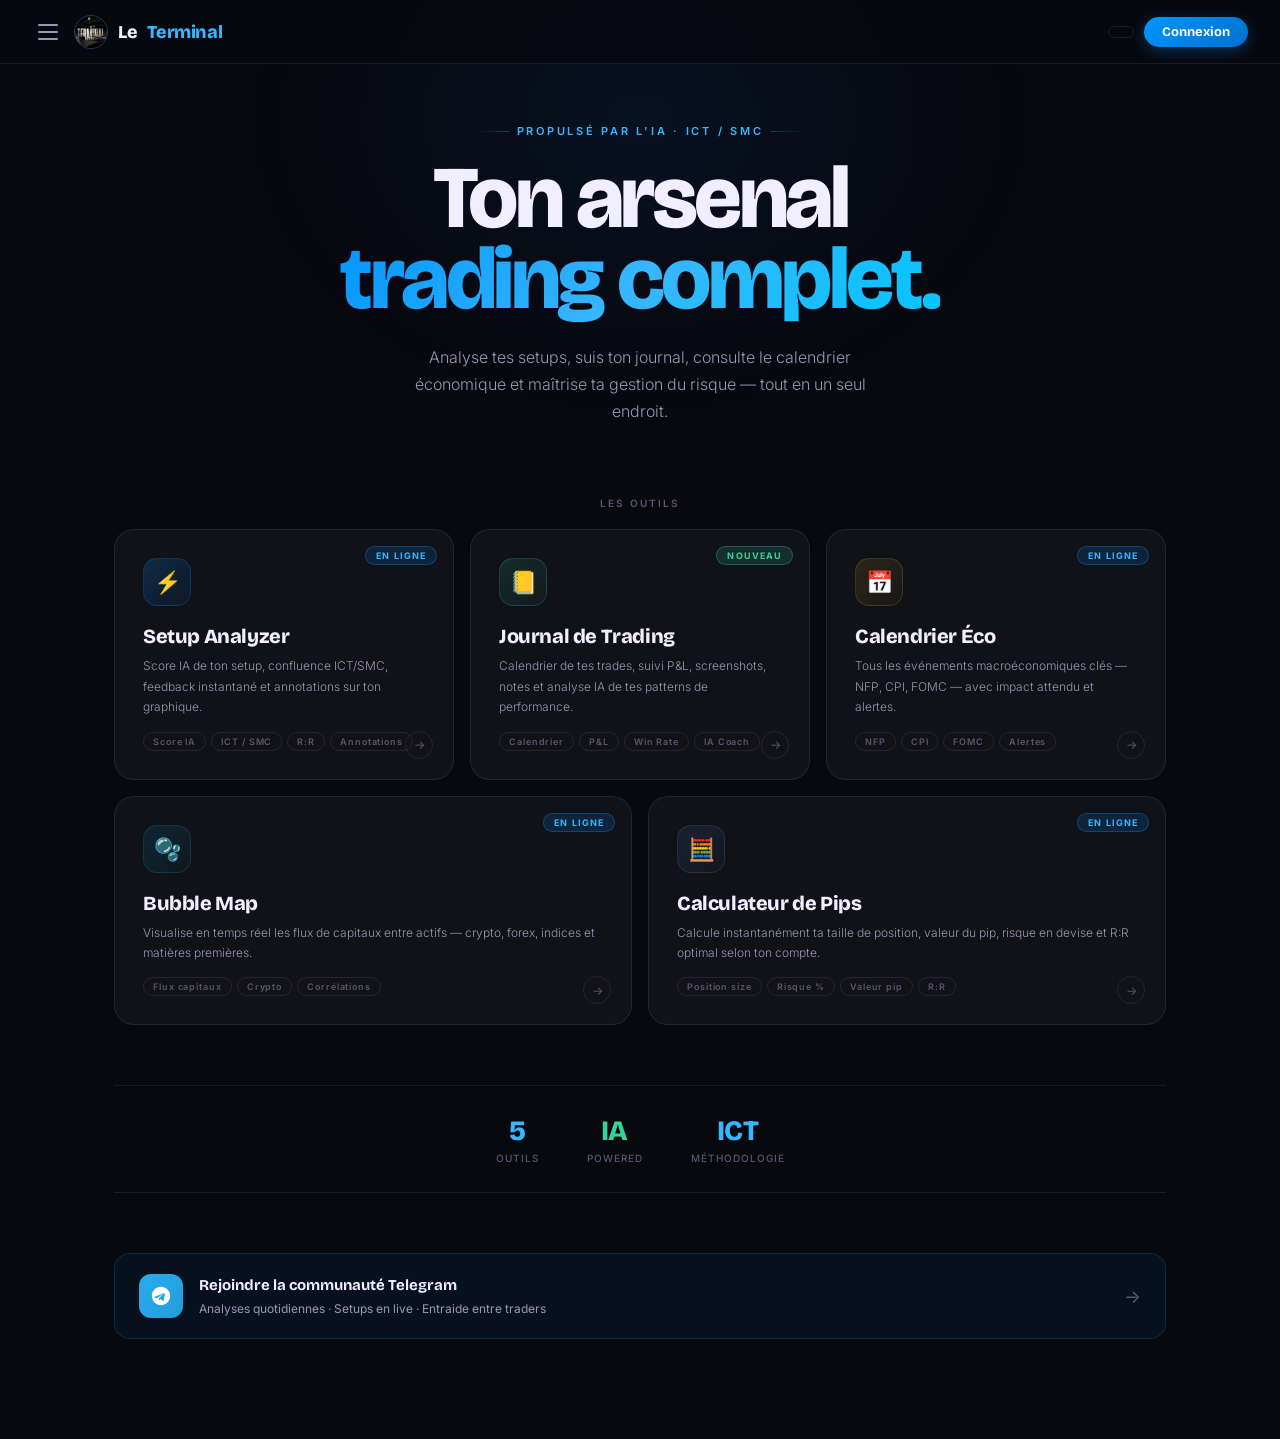
==== index.html @ 0fe48412 "Merge pull request #1 from adrienobs/claude/eco-dedicated-pages Claude/eco dedicated pages" ====
﻿<!DOCTYPE html>
<html lang="fr">
<head>
<meta charset="UTF-8">
<meta name="viewport" content="width=device-width, initial-scale=1.0">
<title>LE TERMINAL — Hub Trading</title>
<link rel="preconnect" href="https://fonts.googleapis.com">
<link href="https://fonts.googleapis.com/css2?family=Bricolage+Grotesque:opsz,wght@12..96,400;12..96,600;12..96,700;12..96,800&family=Inter:wght@300;400;500;600&display=swap" rel="stylesheet">
<style>
:root {
  --bg: #08080F;
  --card: rgba(255,255,255,0.04);
  --border: rgba(255,255,255,0.08);
  --v: #0095FF;
  --v2: #38B6FF;
  --vglow: rgba(0,149,255,0.25);
  --vglow2: rgba(0,149,255,0.08);
  --text: #F0EEFF;
  --text2: #9B96B8;
  --text3: #5A5570;
  --green: #34D399;
  --red: #F87171;
  --amber: #FBBF24;
}
*,*::before,*::after{margin:0;padding:0;box-sizing:border-box}
html{-webkit-font-smoothing:antialiased}
body{font-family:'Inter',sans-serif;background:var(--bg);color:var(--text);min-height:100vh;overflow-x:hidden}

/* BG GLOW */
.bg-glow{position:fixed;inset:0;pointer-events:none;z-index:0}
.bg-glow::before{content:'';position:absolute;top:-20%;left:50%;transform:translateX(-50%);width:800px;height:600px;background:radial-gradient(ellipse,rgba(0,149,255,0.07) 0%,transparent 70%);border-radius:50%}

/* TOPBAR */
.topbar{position:sticky;top:0;z-index:50;display:flex;align-items:center;justify-content:space-between;padding:0 32px;height:64px;background:rgba(8,8,15,0.8);backdrop-filter:blur(24px);border-bottom:1px solid var(--border)}
.brand{font-family:'Bricolage Grotesque',sans-serif;font-size:18px;font-weight:800;letter-spacing:-0.02em;display:flex;align-items:center;gap:10px}
.brand-icon{width:32px;height:32px;border-radius:8px;background:linear-gradient(135deg,var(--v),#0070CC);display:flex;align-items:center;justify-content:center;font-size:14px}
.brand span{color:var(--v2)}
.topbar-right{display:flex;align-items:center;gap:10px}
.user-chip{display:none;align-items:center;gap:8px;padding:4px 14px 4px 4px;border-radius:50px;border:1px solid var(--border);background:var(--card);cursor:pointer}
.user-chip.show{display:flex}
.user-avatar{width:28px;height:28px;border-radius:50%;background:linear-gradient(135deg,var(--v),#00C6FF);display:flex;align-items:center;justify-content:center;font-size:12px;font-weight:700;color:white}
.user-name{font-size:12px;font-weight:500;color:var(--text2)}
.login-btn{padding:7px 18px;background:linear-gradient(135deg,var(--v),#0070CC);border:none;border-radius:50px;color:white;font-family:'Bricolage Grotesque',sans-serif;font-size:13px;font-weight:700;cursor:pointer;transition:all .2s;box-shadow:0 4px 16px rgba(0,149,255,.3)}
.login-btn:hover{transform:translateY(-1px);box-shadow:0 6px 20px rgba(0,149,255,.45)}

/* MAIN */
.main{position:relative;z-index:1;max-width:1100px;margin:0 auto;padding:60px 24px 100px}

/* HERO */
.hero{text-align:center;margin-bottom:72px}
.hero-eyebrow{font-size:11px;font-weight:600;letter-spacing:.25em;color:var(--v2);text-transform:uppercase;margin-bottom:20px;display:flex;align-items:center;justify-content:center;gap:8px}
.hero-eyebrow::before,.hero-eyebrow::after{content:'';width:32px;height:1px;background:linear-gradient(90deg,transparent,rgba(0,149,255,.4))}
.hero-eyebrow::after{background:linear-gradient(90deg,rgba(0,149,255,.4),transparent)}
.hero-title{font-family:'Bricolage Grotesque',sans-serif;font-size:clamp(48px,7vw,88px);font-weight:800;letter-spacing:-0.04em;line-height:.92;margin-bottom:24px}
.hero-title span{background:linear-gradient(135deg,var(--v) 0%,var(--v2) 50%,#00C6FF 100%);-webkit-background-clip:text;-webkit-text-fill-color:transparent;background-clip:text}
.hero-sub{font-size:16px;font-weight:300;color:var(--text2);line-height:1.7;max-width:500px;margin:0 auto 40px}
.hero-cta{display:inline-flex;align-items:center;gap:10px;padding:14px 32px;background:linear-gradient(135deg,var(--v),#0070CC);border:none;border-radius:50px;color:white;font-family:'Bricolage Grotesque',sans-serif;font-size:15px;font-weight:700;letter-spacing:.03em;cursor:pointer;text-decoration:none;transition:all .25s;box-shadow:0 8px 32px rgba(0,149,255,.4)}
.hero-cta:hover{transform:translateY(-2px);box-shadow:0 12px 40px rgba(0,149,255,.55)}

/* TOOLS GRID */
.tools-label{font-size:10px;font-weight:600;letter-spacing:.2em;color:var(--text3);text-transform:uppercase;margin-bottom:20px;text-align:center}
.tools-grid{display:grid;grid-template-columns:repeat(3,1fr);gap:16px;margin-bottom:16px}
.tools-grid.bottom{grid-template-columns:repeat(2,1fr)}

.tool-card{position:relative;background:var(--card);border:1px solid var(--border);border-radius:20px;padding:28px;cursor:pointer;text-decoration:none;color:inherit;transition:all .3s;overflow:hidden;display:block}
.tool-card::before{content:'';position:absolute;inset:0;border-radius:20px;opacity:0;transition:opacity .3s;background:linear-gradient(135deg,rgba(0,149,255,.08),transparent)}
.tool-card:hover{border-color:rgba(0,149,255,.3);transform:translateY(-4px);box-shadow:0 20px 60px rgba(0,0,0,.4),0 0 40px rgba(0,149,255,.08)}
.tool-card:hover::before{opacity:1}

.tool-card.coming-soon{opacity:.5;cursor:not-allowed;pointer-events:none}
.tool-card.coming-soon:hover{transform:none;box-shadow:none;border-color:var(--border)}

.tool-icon{width:48px;height:48px;border-radius:14px;display:flex;align-items:center;justify-content:center;font-size:22px;margin-bottom:18px;position:relative;z-index:1}
.tool-badge{position:absolute;top:16px;right:16px;font-size:9px;font-weight:700;letter-spacing:.12em;padding:3px 10px;border-radius:50px;text-transform:uppercase}
.tool-badge.new{background:rgba(52,211,153,.15);color:var(--green);border:1px solid rgba(52,211,153,.3)}
.tool-badge.soon{background:rgba(255,255,255,.06);color:var(--text3);border:1px solid var(--border)}
.tool-badge.live{background:rgba(0,149,255,.15);color:var(--v2);border:1px solid rgba(0,149,255,.3)}

.tool-name{font-family:'Bricolage Grotesque',sans-serif;font-size:20px;font-weight:800;letter-spacing:-0.02em;margin-bottom:8px;position:relative;z-index:1}
.tool-desc{font-size:12px;font-weight:300;color:var(--text2);line-height:1.7;position:relative;z-index:1}
.tool-tags{display:flex;flex-wrap:wrap;gap:5px;margin-top:14px;position:relative;z-index:1}
.tool-tag{font-size:9px;font-weight:600;letter-spacing:.1em;padding:3px 9px;border-radius:50px;border:1px solid var(--border);color:var(--text3)}

.tool-arrow{position:absolute;bottom:20px;right:20px;width:28px;height:28px;border-radius:50%;border:1px solid var(--border);display:flex;align-items:center;justify-content:center;font-size:12px;color:var(--text3);transition:all .3s;z-index:1}
.tool-card:hover .tool-arrow{border-color:rgba(0,149,255,.4);color:var(--v2);background:rgba(0,149,255,.08)}

/* STATS BAND */
.stats-band{display:flex;align-items:center;justify-content:center;gap:48px;padding:28px 0;border-top:1px solid var(--border);border-bottom:1px solid var(--border);margin:60px 0}
.stat-item{text-align:center}
.stat-val{font-family:'Bricolage Grotesque',sans-serif;font-size:28px;font-weight:800;letter-spacing:-0.03em;color:var(--v2)}
.stat-lbl{font-size:10px;font-weight:500;letter-spacing:.1em;color:var(--text3);margin-top:4px;text-transform:uppercase}

/* TELEGRAM */
.tg-banner{display:flex;align-items:center;gap:16px;background:rgba(0,149,255,.06);border:1px solid rgba(0,149,255,.2);border-radius:16px;padding:20px 24px;text-decoration:none;color:inherit;transition:all .2s;margin-top:40px}
.tg-banner:hover{background:rgba(0,149,255,.1);border-color:rgba(0,149,255,.35)}
.tg-icon{width:44px;height:44px;border-radius:12px;background:linear-gradient(135deg,#2AABEE,#229ED9);display:flex;align-items:center;justify-content:center;font-size:20px;flex-shrink:0}
.tg-text strong{display:block;font-family:'Bricolage Grotesque',sans-serif;font-size:15px;font-weight:700;margin-bottom:3px}
.tg-text span{font-size:12px;color:var(--text2)}
.tg-arrow{margin-left:auto;color:var(--text3);font-size:18px}

/* AUTH MODAL */
.auth-overlay{display:none;position:fixed;inset:0;z-index:600;background:rgba(8,8,15,.95);backdrop-filter:blur(24px);align-items:center;justify-content:center;padding:20px}
.auth-overlay.show{display:flex;animation:fadeUp .3s ease}
@keyframes fadeUp{from{opacity:0;transform:translateY(16px)}to{opacity:1;transform:translateY(0)}}
.auth-box{max-width:380px;width:100%;background:rgba(255,255,255,.04);border:1px solid rgba(0,149,255,.3);border-radius:20px;padding:28px;position:relative;text-align:center}
.auth-box::before{content:'';position:absolute;top:0;left:30px;right:30px;height:1px;background:linear-gradient(90deg,transparent,var(--v),var(--v2),transparent)}
.auth-field{display:flex;flex-direction:column;gap:6px;margin-bottom:12px;text-align:left}
.auth-field label{font-size:10px;font-weight:600;letter-spacing:.12em;color:#9B96B8;text-transform:uppercase}
.auth-field input{background:rgba(255,255,255,.06);border:1px solid var(--border);border-radius:10px;color:var(--text);padding:10px 14px;font-family:'Inter',sans-serif;font-size:13px;outline:none;transition:border-color .2s;width:100%}
.auth-field input:focus{border-color:rgba(0,149,255,.5)}
.auth-tabs{display:flex;margin-bottom:20px;border:1px solid var(--border);border-radius:50px;overflow:hidden}
.auth-tab{flex:1;padding:8px;background:transparent;border:none;font-family:'Bricolage Grotesque',sans-serif;font-size:13px;font-weight:600;color:var(--text2);cursor:pointer;transition:all .2s}
.auth-tab.on{background:var(--v);color:white}
.auth-submit{width:100%;padding:12px;background:linear-gradient(135deg,var(--v),#0070CC);border:none;border-radius:50px;color:white;font-family:'Bricolage Grotesque',sans-serif;font-size:14px;font-weight:700;cursor:pointer;margin-top:6px}
.auth-error{font-size:11px;color:var(--red);margin-top:8px;min-height:16px}
.auth-close{position:absolute;top:12px;right:14px;background:transparent;border:none;color:var(--text3);font-size:18px;cursor:pointer}

@media(max-width:768px){
  .tools-grid,.tools-grid.bottom{grid-template-columns:1fr}
  .stats-band{gap:24px;flex-wrap:wrap}
  .hero-title{font-size:42px}
}
</style>
</head>
<body>

<div class="bg-glow"></div>

<!-- TOPBAR -->
<header class="topbar">
  <div style="display:flex;align-items:center;gap:10px">
  <button class="lt-hamburger" onclick="ltOpenMenu()"><span></span><span></span><span></span></button>
  <div class="brand">
    <img src="./logo.jpg.webp" alt="Le Terminal" style="width:34px;height:34px;border-radius:50%;object-fit:cover;border:1px solid rgba(56,182,255,.3)">
    Le <span>Terminal</span>
  </div>
  </div>
  <div class="topbar-right">
    <span id="trialBadge" style="font-size:11px;font-weight:700;padding:5px 12px;border-radius:50px;border:1px solid var(--border);color:var(--text3);letter-spacing:.05em"></span>
    <div class="user-chip" id="userChip">
      <div class="user-avatar" id="userAvatar">?</div>
      <span class="user-name" id="userName">—</span>
    </div>
    <button class="login-btn" id="loginBtn" onclick="openAuth()">Connexion</button>
    <button id="logoutBtn" onclick="doLogout()" style="display:none;padding:6px 14px;background:transparent;border:1px solid rgba(248,113,113,.3);border-radius:50px;color:#F87171;font-family:'Bricolage Grotesque',sans-serif;font-size:12px;font-weight:600;cursor:pointer;transition:all .2s" onmouseover="this.style.background='rgba(248,113,113,.1)'" onmouseout="this.style.background='transparent'">Déconnexion</button>
  </div>
</header>

<div class="main">

  <!-- HERO -->
  <div class="hero">
    <div class="hero-eyebrow">Propulsé par l'IA · ICT / SMC</div>
    <h1 class="hero-title">Ton arsenal<br><span>trading complet.</span></h1>
    <p class="hero-sub">Analyse tes setups, suis ton journal, consulte le calendrier économique et maîtrise ta gestion du risque — tout en un seul endroit.</p>
  </div>

  <!-- TOOLS -->
  <div class="tools-label">Les outils</div>

  <div class="tools-grid">

    <!-- Setup Analyzer -->
    <a href="./app.html" class="tool-card" onclick="return checkFeatureAccess(event)">
      <div class="tool-badge live">En ligne</div>
      <div class="tool-icon" style="background:linear-gradient(135deg,rgba(0,149,255,.2),rgba(0,149,255,.06));border:1px solid rgba(0,149,255,.2)">⚡</div>
      <div class="tool-name">Setup Analyzer</div>
      <div class="tool-desc">Score IA de ton setup, confluence ICT/SMC, feedback instantané et annotations sur ton graphique.</div>
      <div class="tool-tags">
        <span class="tool-tag">Score IA</span>
        <span class="tool-tag">ICT / SMC</span>
        <span class="tool-tag">R:R</span>
        <span class="tool-tag">Annotations</span>
      </div>
      <div class="tool-arrow">→</div>
    </a>

    <!-- Journal -->
    <a href="./journal.html" class="tool-card" onclick="return checkFeatureAccess(event)">
      <div class="tool-badge new">Nouveau</div>
      <div class="tool-icon" style="background:linear-gradient(135deg,rgba(52,211,153,.15),rgba(52,211,153,.04));border:1px solid rgba(52,211,153,.2)">📒</div>
      <div class="tool-name">Journal de Trading</div>
      <div class="tool-desc">Calendrier de tes trades, suivi P&L, screenshots, notes et analyse IA de tes patterns de performance.</div>
      <div class="tool-tags">
        <span class="tool-tag">Calendrier</span>
        <span class="tool-tag">P&L</span>
        <span class="tool-tag">Win Rate</span>
        <span class="tool-tag">IA Coach</span>
      </div>
      <div class="tool-arrow">→</div>
    </a>

    <!-- Calendrier éco -->
    <a href="./calendrier.html" class="tool-card" onclick="return checkFeatureAccess(event)">
      <div class="tool-badge live">En ligne</div>
      <div class="tool-icon" style="background:linear-gradient(135deg,rgba(251,191,36,.12),rgba(251,191,36,.03));border:1px solid rgba(251,191,36,.15)">📅</div>
      <div class="tool-name">Calendrier Éco</div>
      <div class="tool-desc">Tous les événements macroéconomiques clés — NFP, CPI, FOMC — avec impact attendu et alertes.</div>
      <div class="tool-tags">
        <span class="tool-tag">NFP</span>
        <span class="tool-tag">CPI</span>
        <span class="tool-tag">FOMC</span>
        <span class="tool-tag">Alertes</span>
      </div>
      <div class="tool-arrow">→</div>
    </a>

  </div>

  <div class="tools-grid bottom">

    <!-- Bubble Map -->
    <a href="./bubble.html" class="tool-card" onclick="return checkFeatureAccess(event)">
      <div class="tool-badge live">En ligne</div>
      <div class="tool-icon" style="background:linear-gradient(135deg,rgba(0,198,255,.12),rgba(0,198,255,.03));border:1px solid rgba(0,198,255,.15)">🫧</div>
      <div class="tool-name">Bubble Map</div>
      <div class="tool-desc">Visualise en temps réel les flux de capitaux entre actifs — crypto, forex, indices et matières premières.</div>
      <div class="tool-tags">
        <span class="tool-tag">Flux capitaux</span>
        <span class="tool-tag">Crypto</span>
        <span class="tool-tag">Corrélations</span>
      </div>
      <div class="tool-arrow">→</div>
    </a>

    <!-- Calculateur de pips -->
    <a href="./calculateur.html" class="tool-card" onclick="return checkFeatureAccess(event)">
      <div class="tool-badge live">En ligne</div>
      <div class="tool-icon" style="background:linear-gradient(135deg,rgba(96,165,250,.12),rgba(96,165,250,.03));border:1px solid rgba(96,165,250,.15)">🧮</div>
      <div class="tool-name">Calculateur de Pips</div>
      <div class="tool-desc">Calcule instantanément ta taille de position, valeur du pip, risque en devise et R:R optimal selon ton compte.</div>
      <div class="tool-tags">
        <span class="tool-tag">Position size</span>
        <span class="tool-tag">Risque %</span>
        <span class="tool-tag">Valeur pip</span>
        <span class="tool-tag">R:R</span>
      </div>
      <div class="tool-arrow">→</div>
    </a>

  </div>

  <!-- STATS BAND -->
  <div class="stats-band">
    <div class="stat-item">
      <div class="stat-val">5</div>
      <div class="stat-lbl">Outils</div>
    </div>
    <div class="stat-item">
      <div class="stat-val" style="color:var(--green)">IA</div>
      <div class="stat-lbl">Powered</div>
    </div>
    <div class="stat-item">
      <div class="stat-val">ICT</div>
      <div class="stat-lbl">Méthodologie</div>
    </div>
  </div>

  <!-- TELEGRAM -->
  <a href="https://t.me/leterminalfx" target="_blank" class="tg-banner">
    <div class="tg-icon">
      <svg width="22" height="22" viewBox="0 0 24 24" fill="white"><path d="M12 2C6.48 2 2 6.48 2 12s4.48 10 10 10 10-4.48 10-10S17.52 2 12 2zm4.64 6.8l-1.7 8c-.12.56-.46.7-.93.44l-2.58-1.9-1.24 1.2c-.14.14-.26.26-.52.26l.18-2.6 4.74-4.28c.21-.18-.04-.28-.32-.1L7.38 14.4 4.84 13.6c-.56-.18-.57-.56.12-.82l9.92-3.82c.46-.17.87.1.76.84z"/></svg>
    </div>
    <div class="tg-text">
      <strong>Rejoindre la communauté Telegram</strong>
      <span>Analyses quotidiennes · Setups en live · Entraide entre traders</span>
    </div>
    <div class="tg-arrow">→</div>
  </a>

</div>

<!-- AUTH MODAL -->
<div class="auth-overlay" id="authOverlay">
  <div class="auth-box">
    <button class="auth-close" onclick="closeAuth()">✕</button>
    <div style="font-family:'Bricolage Grotesque',sans-serif;font-size:22px;font-weight:800;margin-bottom:6px">Bienvenue</div>
    <div style="font-size:13px;color:var(--text2);margin-bottom:20px">Connecte-toi pour synchroniser ton compte sur tous les outils</div>
    <div class="auth-tabs">
      <button class="auth-tab on" id="tabLogin" onclick="switchTab('login')">Connexion</button>
      <button class="auth-tab" id="tabSignup" onclick="switchTab('signup')">Créer un compte</button>
    </div>
    <div class="auth-field">
      <label>EMAIL</label>
      <input type="email" id="authEmail" placeholder="ton@email.com">
    </div>
    <div class="auth-field">
      <label>MOT DE PASSE</label>
      <input type="password" id="authPassword" placeholder="••••••••">
    </div>
    <button class="auth-submit" onclick="doAuth()"><span id="authTxt">Se connecter</span></button>
    <div class="auth-error" id="authError"></div>
    <div style="margin-top:16px;padding-top:16px;border-top:1px solid var(--border);font-size:11px;color:var(--text3);text-align:center">
      🔒 Connexion sécurisée · Données synchronisées sur tous les outils
    </div>
  </div>
</div>

<script>
var authToken = null, currentUser = null, authMode = 'login';

function openAuth(){ document.getElementById('authOverlay').classList.add('show'); }
function closeAuth(){ document.getElementById('authOverlay').classList.remove('show'); document.getElementById('authError').textContent=''; }
function switchTab(m){
  authMode=m;
  document.getElementById('tabLogin').classList.toggle('on',m==='login');
  document.getElementById('tabSignup').classList.toggle('on',m==='signup');
  document.getElementById('authTxt').textContent=m==='login'?'Se connecter':'Créer mon compte';
}
async function doAuth(){
  var email=document.getElementById('authEmail').value.trim();
  var password=document.getElementById('authPassword').value;
  var errEl=document.getElementById('authError');
  errEl.textContent=''; errEl.style.color='var(--red)';
  if(!email||!password){errEl.textContent='Remplis tous les champs';return;}
  var btn=document.querySelector('.auth-submit'); btn.disabled=true;
  document.getElementById('authTxt').textContent=authMode==='login'?'Connexion…':'Création…';
  try{
    var res=await fetch('/api/auth',{method:'POST',headers:{'Content-Type':'application/json'},body:JSON.stringify({action:authMode,email,password})});
    var data=await res.json();
    if(data.access_token){
      authToken=data.access_token; currentUser=data.user||{email};
      localStorage.setItem('ta_token',authToken);
      localStorage.setItem('ta_email',(data.user&&data.user.email)||email||'');
      startTrial(); // start 24h free trial
      closeAuth(); updateUserUI(); updateTrialBadge();
      // Show welcome message
      document.getElementById('welcomeMsg').style.display='block';
      setTimeout(function(){ document.getElementById('welcomeMsg').style.display='none'; }, 4000);
    } else if(data.id){
      errEl.style.color='var(--green)';
      errEl.textContent='Compte créé ! Vérifie ton email pour confirmer.';
    } else {
      errEl.textContent=data.error_description||data.msg||data.message||'Erreur';
    }
  }catch(e){errEl.textContent='Erreur réseau';}
  btn.disabled=false;
  document.getElementById('authTxt').textContent=authMode==='login'?'Se connecter':'Créer mon compte';
}

function doLogout(){
  authToken=null; currentUser=null;
  localStorage.removeItem('ta_token');
  localStorage.removeItem('ta_email');
  localStorage.removeItem('lt_pro');
  updateUserUI();
}

function updateUserUI(){
  var lb=document.getElementById('loginBtn');
  var lo=document.getElementById('logoutBtn');
  var uc=document.getElementById('userChip');
  if(currentUser && currentUser.email){
    if(lb) lb.style.display='none';
    if(lo) lo.style.display='';
    if(uc) uc.classList.add('show');
    var em=currentUser.email||'';
    var av=document.getElementById('userAvatar');
    var un=document.getElementById('userName');
    if(av) av.textContent=em.charAt(0).toUpperCase();
    if(un) un.textContent=em.split('@')[0];
  } else {
    if(lb) lb.style.display='';
    if(lo) lo.style.display='none';
    if(uc) uc.classList.remove('show');
  }
}

// ── TRIAL LOGIC ──
var TRIAL_DURATION = 24 * 60 * 60 * 1000; // 24h in ms

function getTrialStatus() {
  var created = localStorage.getItem('ta_trial_start');
  var isPro = localStorage.getItem('lt_pro') === '1';
  if(isPro) return 'pro';
  if(!created) return 'none'; // not started
  var elapsed = Date.now() - parseInt(created);
  if(elapsed < TRIAL_DURATION) return 'trial';
  return 'expired';
}

function startTrial() {
  if(!localStorage.getItem('ta_trial_start')) {
    localStorage.setItem('ta_trial_start', Date.now().toString());
  }
}

function checkFeatureAccess(e) {
  // Called when user clicks on a tool card
  var status = getTrialStatus();
  if(!authToken) {
    // Not logged in — force signup
    e.preventDefault();
    e.stopPropagation();
    openAuth();
    return false;
  }
  if(status === 'expired') {
    // Trial expired — show Whop paywall
    e.preventDefault();
    e.stopPropagation();
    showPaywall();
    return false;
  }
  // trial or pro — allow access
  return true;
}

function showPaywall() {
  document.getElementById('paywallOverlay').classList.add('show');
}
function closePaywall() {
  document.getElementById('paywallOverlay').classList.remove('show');
}

async function checkSession(){
  var token=localStorage.getItem('ta_token'); if(!token)return;
  authToken=token;
  currentUser={email:localStorage.getItem('ta_email')||''};
  updateUserUI();
  updateTrialBadge();
  try{
    var res=await fetch('/api/auth',{method:'POST',headers:{'Content-Type':'application/json'},body:JSON.stringify({action:'user',token})});
    var data=await res.json();
    if(data.id){
      currentUser=data;
      localStorage.setItem('ta_email',data.email||'');
      updateUserUI();
    } else if(data.error){
      authToken=null; currentUser=null;
      localStorage.removeItem('ta_token');
      localStorage.removeItem('ta_email');
      updateUserUI();
    }
  }catch(e){ updateUserUI(); }
}

function updateTrialBadge() {
  var status = getTrialStatus();
  var badge = document.getElementById('trialBadge');
  if(!badge) return;
  if(status === 'pro') {
    badge.textContent = '⭐ PRO';
    badge.style.color = 'var(--v2)';
    badge.style.borderColor = 'rgba(0,149,255,.4)';
  } else if(status === 'trial') {
    var created = parseInt(localStorage.getItem('ta_trial_start'));
    var remaining = TRIAL_DURATION - (Date.now() - created);
    var hours = Math.ceil(remaining / (1000 * 60 * 60));
    badge.textContent = '⏳ ' + hours + 'h restantes';
    badge.style.color = 'var(--amber)';
    badge.style.borderColor = 'rgba(251,191,36,.4)';
  } else if(status === 'expired') {
    badge.textContent = '🔒 Essai expiré';
    badge.style.color = 'var(--red)';
    badge.style.borderColor = 'rgba(248,113,113,.4)';
  } else {
    badge.style.display = 'none';
  }
}

checkSession();
</script>

<!-- WELCOME MESSAGE -->
<div id="welcomeMsg" style="display:none;position:fixed;bottom:28px;left:50%;transform:translateX(-50%);background:rgba(52,211,153,.12);border:1px solid rgba(52,211,153,.4);border-radius:50px;padding:12px 24px;font-family:'Bricolage Grotesque',sans-serif;font-size:14px;font-weight:700;color:#34D399;z-index:1000;backdrop-filter:blur(12px);box-shadow:0 8px 32px rgba(0,0,0,.4);white-space:nowrap">
  ✓ Bienvenue ! 24h d'accès gratuit activé.
</div>

<!-- PAYWALL MODAL -->
<div id="paywallOverlay" style="display:none;position:fixed;inset:0;z-index:800;background:rgba(8,8,15,.95);backdrop-filter:blur(24px);align-items:center;justify-content:center;padding:20px">
  <div style="max-width:440px;width:100%;background:rgba(255,255,255,.04);border:1px solid rgba(0,149,255,.3);border-radius:24px;padding:36px;position:relative;text-align:center;box-shadow:0 40px 80px rgba(0,0,0,.6)">
    <div style="position:absolute;top:0;left:40px;right:40px;height:1px;background:linear-gradient(90deg,transparent,#0095FF,#38B6FF,transparent)"></div>
    <button onclick="closePaywall()" style="position:absolute;top:14px;right:16px;background:transparent;border:none;color:#5A5570;font-size:20px;cursor:pointer;line-height:1">✕</button>
    <div style="width:52px;height:52px;border-radius:50%;background:linear-gradient(135deg,#0095FF,#00C6FF);display:flex;align-items:center;justify-content:center;font-size:22px;margin:0 auto 18px;box-shadow:0 0 30px rgba(0,149,255,.4)">⚡</div>
    <div style="font-family:'Bricolage Grotesque',sans-serif;font-size:26px;font-weight:800;letter-spacing:-0.02em;color:#F0EEFF;margin-bottom:8px">Essai terminé</div>
    <div style="font-size:13px;font-weight:300;color:#9B96B8;line-height:1.7;margin-bottom:28px">
      Ton accès gratuit de 24h est expiré.<br>
      Passe à <strong style="color:#F0EEFF">Le Terminal PRO</strong> pour continuer à accéder à tous les outils.
    </div>
    <a href="https://whop.com/terminal-analyzer/terminal-analyzer-pro/" target="_blank" style="display:block;width:100%;padding:14px;background:linear-gradient(135deg,#0095FF,#0070CC);border:none;border-radius:50px;color:white;font-family:'Bricolage Grotesque',sans-serif;font-size:15px;font-weight:700;letter-spacing:.03em;cursor:pointer;text-decoration:none;margin-bottom:14px;box-shadow:0 8px 24px rgba(0,149,255,.4);transition:all .2s" onmouseover="this.style.transform='translateY(-1px)'" onmouseout="this.style.transform='none'">
      ⚡ Obtenir l'accès PRO sur Whop
    </a>
    <div style="font-size:11px;color:#5A5570;line-height:1.7;margin-bottom:16px">
      Paiement sécurisé via Whop · Annulation à tout moment<br>
      <span style="color:#38B6FF;font-weight:500">Utilise le même email que ton compte Le Terminal</span>
    </div>
    <div style="padding-top:14px;border-top:1px solid rgba(255,255,255,.06)">
      <div style="font-size:11px;color:#5A5570;margin-bottom:8px">Tu as déjà acheté l'accès ?</div>
      <button onclick="verifyProAccess()" style="width:100%;padding:10px;background:transparent;border:1px solid rgba(0,149,255,.3);border-radius:50px;color:#38B6FF;font-family:'Bricolage Grotesque',sans-serif;font-size:13px;font-weight:600;cursor:pointer;transition:all .2s" onmouseover="this.style.background='rgba(0,149,255,.08)'" onmouseout="this.style.background='transparent'">
        🔄 Vérifier mon accès PRO
      </button>
      <div id="proVerifyMsg" style="font-size:11px;margin-top:8px;min-height:16px;text-align:center"></div>
    </div>
  </div>
</div>

<style>
#paywallOverlay.show { display: flex; animation: fadeUp .3s ease; }
@keyframes fadeUp { from{opacity:0;transform:translateY(16px)} to{opacity:1;transform:translateY(0)} }
</style>

<script>
async function verifyProAccess() {
  var msg = document.getElementById('proVerifyMsg');
  msg.style.color = '#9B96B8';
  msg.textContent = 'Vérification…';
  if(!authToken) {
    msg.style.color = '#FBBF24';
    msg.textContent = 'Connecte-toi d\'abord avec ton email Whop.';
    return;
  }
  try {
    var res = await fetch('/api/check-pro', {
      method: 'POST',
      headers: {'Content-Type':'application/json','Authorization':'Bearer '+authToken}
    });
    var data = await res.json();
    if(data.is_pro) {
      localStorage.setItem('lt_pro','1');
      msg.style.color = '#34D399';
      msg.textContent = '✓ Accès PRO activé !';
      setTimeout(function(){ closePaywall(); updateTrialBadge(); }, 1000);
    } else {
      msg.style.color = '#F87171';
      msg.textContent = 'Aucun accès PRO trouvé pour cet email.';
    }
  } catch(e) {
    msg.style.color = '#F87171';
    msg.textContent = 'Erreur de vérification. Réessaie.';
  }
}
</script>

<script src="./menu.js"></script>
</body>
</html>
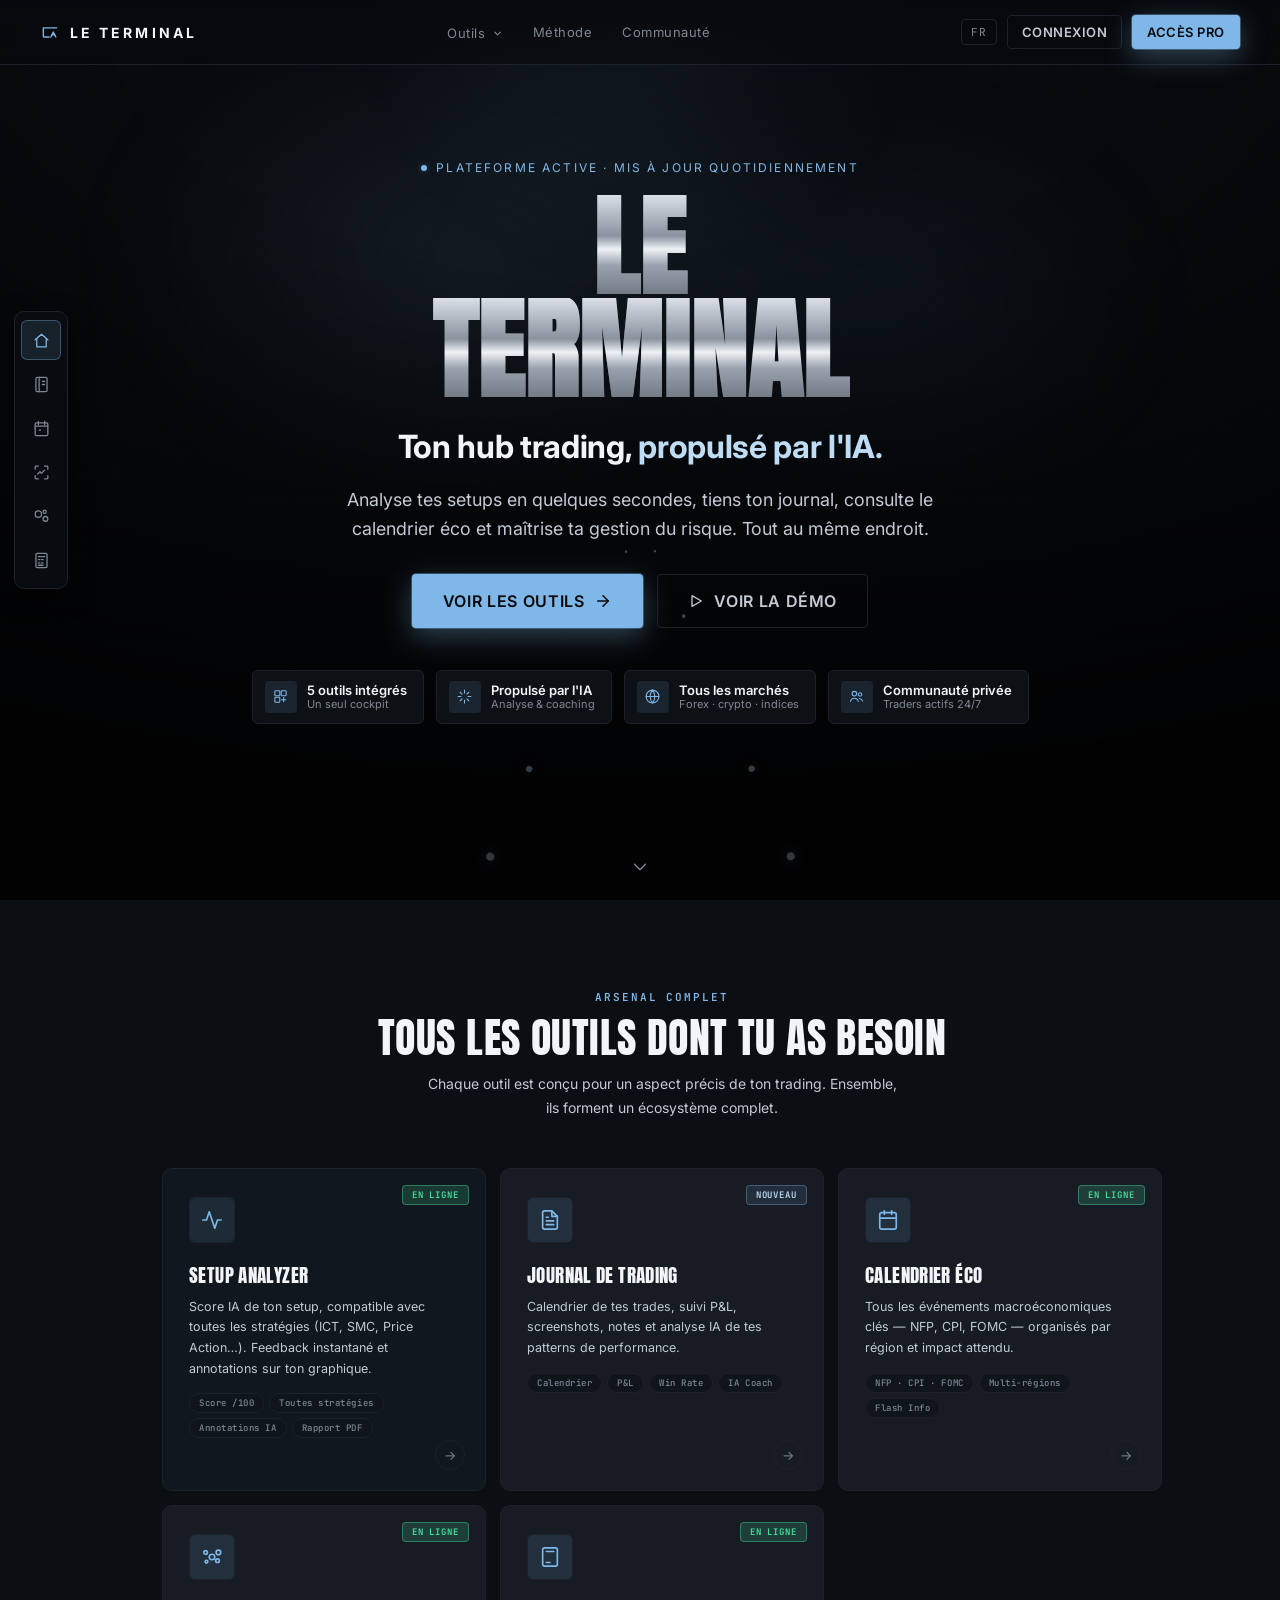
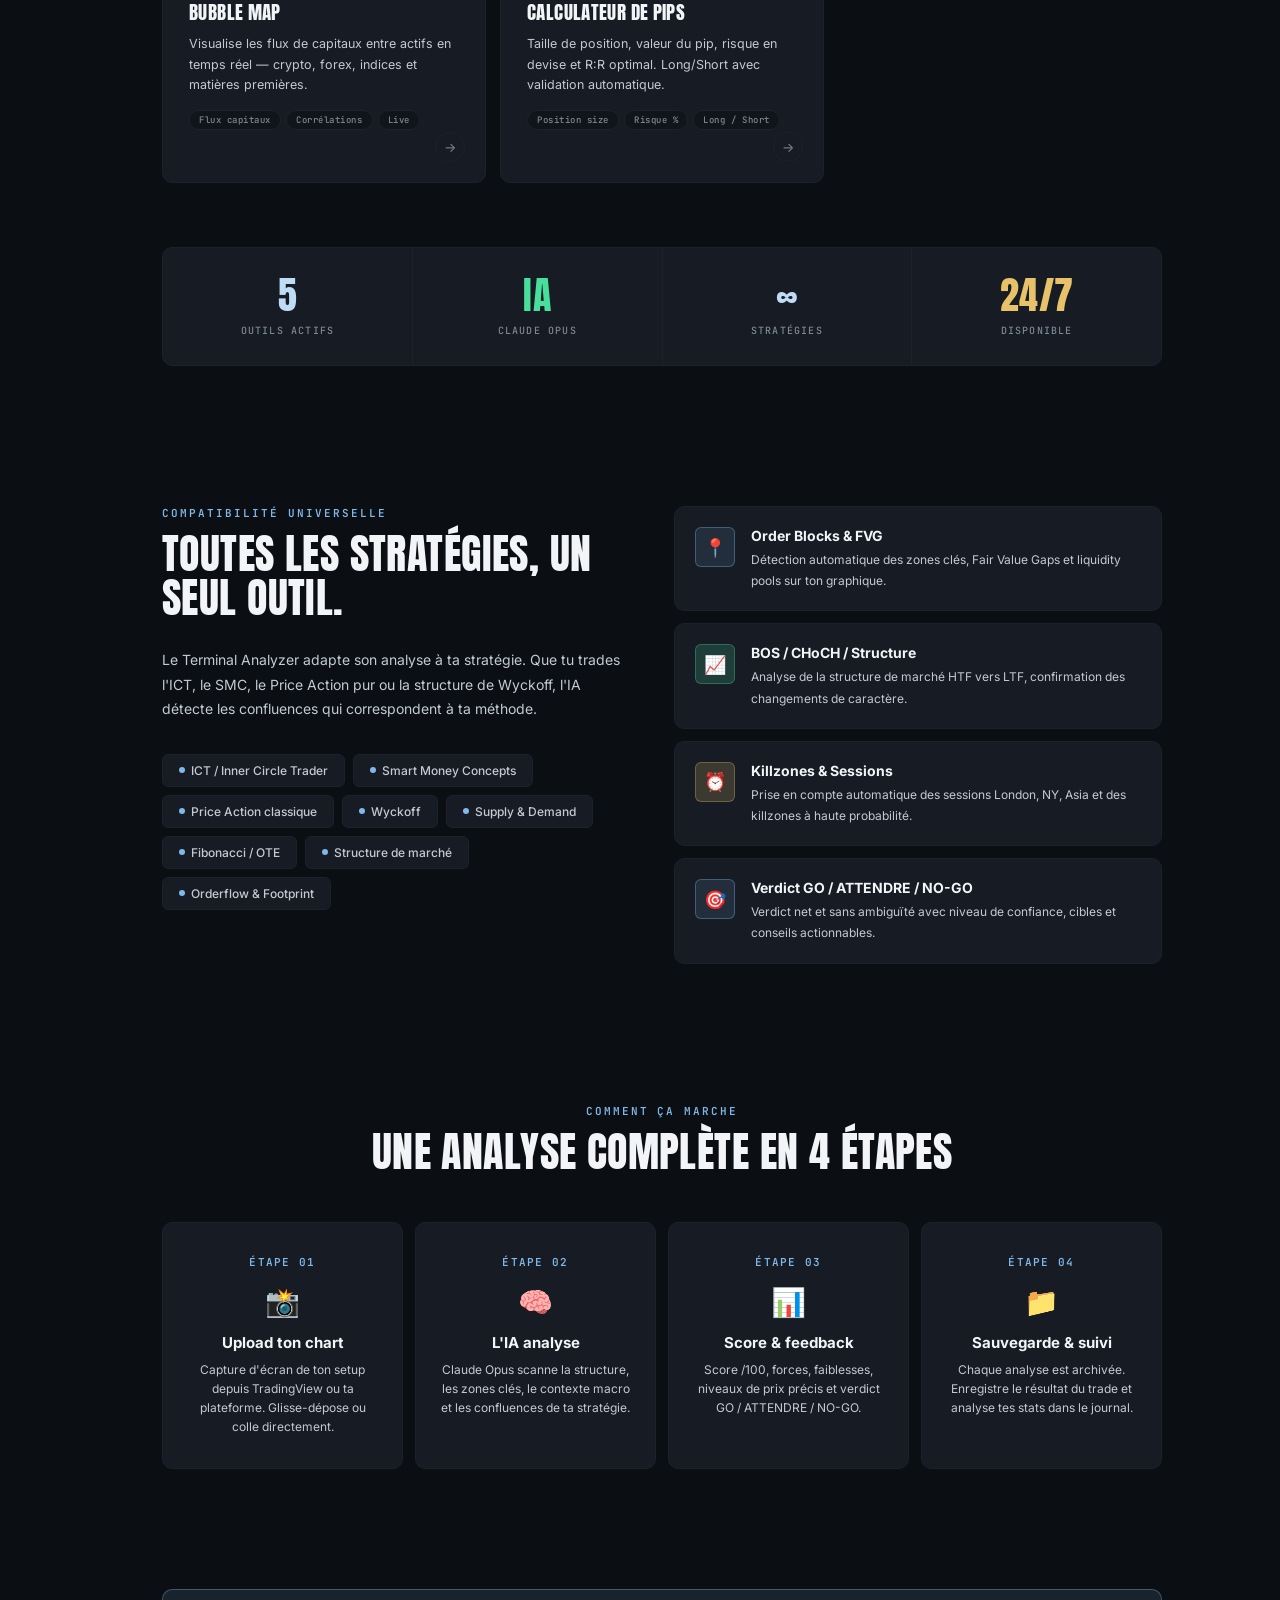
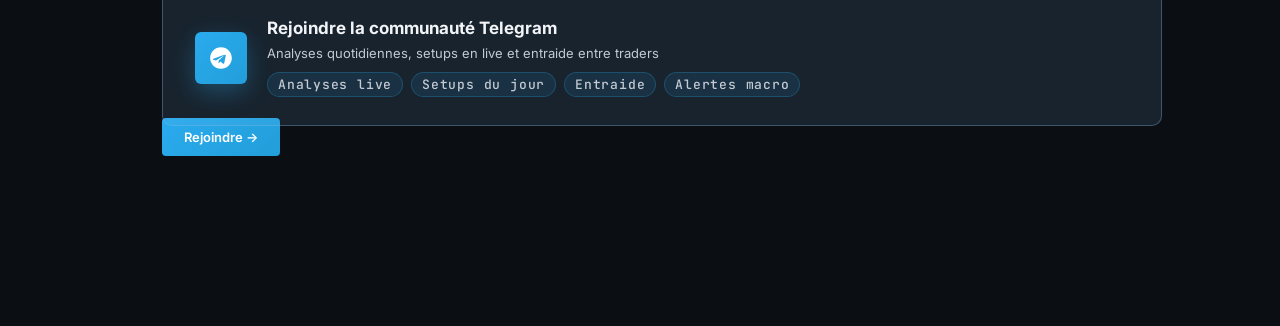
==== commit dce52cb8: "Merge pull request #2 from adrienobs/perf/accueil-fluide Perf/accueil fluide" ====
--- a/index.html
+++ b/index.html
@@ -1,306 +1,485 @@
-﻿<!DOCTYPE html>
+<!DOCTYPE html>
 <html lang="fr">
+<!-- v3 — design "Le Terminal" (nouveau design system) -->
 <head>
 <meta charset="UTF-8">
+<link rel="manifest" href="./manifest.json">
+<meta name="theme-color" content="#07090C">
+<meta name="apple-mobile-web-app-capable" content="yes">
+<meta name="apple-mobile-web-app-status-bar-style" content="black-translucent">
+<meta name="apple-mobile-web-app-title" content="Le Terminal">
+<link rel="apple-touch-icon" href="./logo.jpg.webp">
 <meta name="viewport" content="width=device-width, initial-scale=1.0">
 <title>LE TERMINAL — Hub Trading</title>
 <link rel="preconnect" href="https://fonts.googleapis.com">
-<link href="https://fonts.googleapis.com/css2?family=Bricolage+Grotesque:opsz,wght@12..96,400;12..96,600;12..96,700;12..96,800&family=Inter:wght@300;400;500;600&display=swap" rel="stylesheet">
+<link rel="preconnect" href="https://fonts.gstatic.com" crossorigin>
+<link href="https://fonts.googleapis.com/css2?family=Bricolage+Grotesque:opsz,wght@12..96,400;12..96,600;12..96,700;12..96,800&display=swap" rel="stylesheet">
+<link rel="stylesheet" href="./design-system.css">
 <style>
+/* Alias des anciennes variables → tokens du design system :
+   re-thème instantanément toutes les sections existantes en palette glaciale. */
 :root {
-  --bg: #08080F;
-  --card: rgba(255,255,255,0.04);
-  --border: rgba(255,255,255,0.08);
-  --v: #0095FF;
-  --v2: #38B6FF;
-  --vglow: rgba(0,149,255,0.25);
-  --vglow2: rgba(0,149,255,0.08);
-  --text: #F0EEFF;
-  --text2: #9B96B8;
-  --text3: #5A5570;
-  --green: #34D399;
-  --red: #F87171;
-  --amber: #FBBF24;
-}
-*,*::before,*::after{margin:0;padding:0;box-sizing:border-box}
-html{-webkit-font-smoothing:antialiased}
-body{font-family:'Inter',sans-serif;background:var(--bg);color:var(--text);min-height:100vh;overflow-x:hidden}
-
-/* BG GLOW */
-.bg-glow{position:fixed;inset:0;pointer-events:none;z-index:0}
-.bg-glow::before{content:'';position:absolute;top:-20%;left:50%;transform:translateX(-50%);width:800px;height:600px;background:radial-gradient(ellipse,rgba(0,149,255,0.07) 0%,transparent 70%);border-radius:50%}
-
-/* TOPBAR */
-.topbar{position:sticky;top:0;z-index:50;display:flex;align-items:center;justify-content:space-between;padding:0 32px;height:64px;background:rgba(8,8,15,0.8);backdrop-filter:blur(24px);border-bottom:1px solid var(--border)}
-.brand{font-family:'Bricolage Grotesque',sans-serif;font-size:18px;font-weight:800;letter-spacing:-0.02em;display:flex;align-items:center;gap:10px}
-.brand-icon{width:32px;height:32px;border-radius:8px;background:linear-gradient(135deg,var(--v),#0070CC);display:flex;align-items:center;justify-content:center;font-size:14px}
-.brand span{color:var(--v2)}
-.topbar-right{display:flex;align-items:center;gap:10px}
-.user-chip{display:none;align-items:center;gap:8px;padding:4px 14px 4px 4px;border-radius:50px;border:1px solid var(--border);background:var(--card);cursor:pointer}
-.user-chip.show{display:flex}
-.user-avatar{width:28px;height:28px;border-radius:50%;background:linear-gradient(135deg,var(--v),#00C6FF);display:flex;align-items:center;justify-content:center;font-size:12px;font-weight:700;color:white}
-.user-name{font-size:12px;font-weight:500;color:var(--text2)}
-.login-btn{padding:7px 18px;background:linear-gradient(135deg,var(--v),#0070CC);border:none;border-radius:50px;color:white;font-family:'Bricolage Grotesque',sans-serif;font-size:13px;font-weight:700;cursor:pointer;transition:all .2s;box-shadow:0 4px 16px rgba(0,149,255,.3)}
-.login-btn:hover{transform:translateY(-1px);box-shadow:0 6px 20px rgba(0,149,255,.45)}
-
-/* MAIN */
-.main{position:relative;z-index:1;max-width:1100px;margin:0 auto;padding:60px 24px 100px}
-
-/* HERO */
-.hero{text-align:center;margin-bottom:72px}
-.hero-eyebrow{font-size:11px;font-weight:600;letter-spacing:.25em;color:var(--v2);text-transform:uppercase;margin-bottom:20px;display:flex;align-items:center;justify-content:center;gap:8px}
-.hero-eyebrow::before,.hero-eyebrow::after{content:'';width:32px;height:1px;background:linear-gradient(90deg,transparent,rgba(0,149,255,.4))}
-.hero-eyebrow::after{background:linear-gradient(90deg,rgba(0,149,255,.4),transparent)}
-.hero-title{font-family:'Bricolage Grotesque',sans-serif;font-size:clamp(48px,7vw,88px);font-weight:800;letter-spacing:-0.04em;line-height:.92;margin-bottom:24px}
-.hero-title span{background:linear-gradient(135deg,var(--v) 0%,var(--v2) 50%,#00C6FF 100%);-webkit-background-clip:text;-webkit-text-fill-color:transparent;background-clip:text}
-.hero-sub{font-size:16px;font-weight:300;color:var(--text2);line-height:1.7;max-width:500px;margin:0 auto 40px}
-.hero-cta{display:inline-flex;align-items:center;gap:10px;padding:14px 32px;background:linear-gradient(135deg,var(--v),#0070CC);border:none;border-radius:50px;color:white;font-family:'Bricolage Grotesque',sans-serif;font-size:15px;font-weight:700;letter-spacing:.03em;cursor:pointer;text-decoration:none;transition:all .25s;box-shadow:0 8px 32px rgba(0,149,255,.4)}
-.hero-cta:hover{transform:translateY(-2px);box-shadow:0 12px 40px rgba(0,149,255,.55)}
-
-/* TOOLS GRID */
-.tools-label{font-size:10px;font-weight:600;letter-spacing:.2em;color:var(--text3);text-transform:uppercase;margin-bottom:20px;text-align:center}
-.tools-grid{display:grid;grid-template-columns:repeat(3,1fr);gap:16px;margin-bottom:16px}
-.tools-grid.bottom{grid-template-columns:repeat(2,1fr)}
-
-.tool-card{position:relative;background:var(--card);border:1px solid var(--border);border-radius:20px;padding:28px;cursor:pointer;text-decoration:none;color:inherit;transition:all .3s;overflow:hidden;display:block}
-.tool-card::before{content:'';position:absolute;inset:0;border-radius:20px;opacity:0;transition:opacity .3s;background:linear-gradient(135deg,rgba(0,149,255,.08),transparent)}
-.tool-card:hover{border-color:rgba(0,149,255,.3);transform:translateY(-4px);box-shadow:0 20px 60px rgba(0,0,0,.4),0 0 40px rgba(0,149,255,.08)}
-.tool-card:hover::before{opacity:1}
-
-.tool-card.coming-soon{opacity:.5;cursor:not-allowed;pointer-events:none}
-.tool-card.coming-soon:hover{transform:none;box-shadow:none;border-color:var(--border)}
-
-.tool-icon{width:48px;height:48px;border-radius:14px;display:flex;align-items:center;justify-content:center;font-size:22px;margin-bottom:18px;position:relative;z-index:1}
-.tool-badge{position:absolute;top:16px;right:16px;font-size:9px;font-weight:700;letter-spacing:.12em;padding:3px 10px;border-radius:50px;text-transform:uppercase}
-.tool-badge.new{background:rgba(52,211,153,.15);color:var(--green);border:1px solid rgba(52,211,153,.3)}
-.tool-badge.soon{background:rgba(255,255,255,.06);color:var(--text3);border:1px solid var(--border)}
-.tool-badge.live{background:rgba(0,149,255,.15);color:var(--v2);border:1px solid rgba(0,149,255,.3)}
-
-.tool-name{font-family:'Bricolage Grotesque',sans-serif;font-size:20px;font-weight:800;letter-spacing:-0.02em;margin-bottom:8px;position:relative;z-index:1}
-.tool-desc{font-size:12px;font-weight:300;color:var(--text2);line-height:1.7;position:relative;z-index:1}
+  --bg: #0B0E13; --bg2: #10141B;
+  --card: rgba(255,255,255,0.03);
+  --border: #1C212A;
+  --v: var(--accent); --v2: var(--accent-bright); --vglow: var(--accent-glow);
+  --text: var(--text-title); --text2: var(--text-body); --text3: var(--text-muted);
+  --green: var(--bull); --red: var(--bear); --amber: var(--neutral);
+}
+body { background: var(--bg); color: var(--text-body); font-family: var(--font-text); overflow-x: hidden; position: relative; }
+
+/* ---------- ATMOSPHÈRE GLOBALE (du design marketing) ---------- */
+body::before {
+  content: ''; position: fixed; inset: 0; z-index: 0; pointer-events: none;
+  background-image:
+    linear-gradient(rgba(127,184,232,0.035) 1px, transparent 1px),
+    linear-gradient(90deg, rgba(127,184,232,0.035) 1px, transparent 1px);
+  background-size: 64px 64px;
+  -webkit-mask-image: radial-gradient(ellipse 100% 70% at 50% 0%, #000 0%, transparent 75%);
+  mask-image: radial-gradient(ellipse 100% 70% at 50% 0%, #000 0%, transparent 75%);
+}
+body::after {
+  content: ''; position: fixed; inset: -20%; z-index: 0; pointer-events: none;
+  background:
+    radial-gradient(closest-side, rgba(127,184,232,0.09), transparent 70%),
+    radial-gradient(closest-side, rgba(90,155,212,0.07), transparent 70%),
+    radial-gradient(closest-side, rgba(127,184,232,0.05), transparent 70%);
+  background-size: 60% 60%, 50% 50%, 45% 45%;
+  background-position: 12% 8%, 85% 35%, 55% 85%;
+  background-repeat: no-repeat; filter: blur(30px);
+  /* Perf : on anime transform (composité GPU) et jamais background-position,
+     sinon le blur(30px) plein écran est recalculé à chaque frame. */
+  will-change: transform;
+  animation: lt-drift 34s ease-in-out infinite alternate;
+}
+@keyframes lt-drift { 0%{transform:translate3d(-1.5%,-1%,0)} 50%{transform:translate3d(1.2%,1.4%,0)} 100%{transform:translate3d(-0.8%,1.8%,0)} }
+@media (prefers-reduced-motion: reduce) { body::after { animation: none; } }
+
+/* ---------- HERO : MIDNIGHT RUNWAY (fidèle au design) ---------- */
+.lt-metal { background: var(--metal-gradient); -webkit-background-clip: text; background-clip: text; color: transparent; position: relative; padding: 0 0.08em; }
+.lt-accent-text { color: var(--accent-bright); }
+.lt-hero { position: relative; min-height: 100vh; overflow: hidden; display: flex; align-items: center; justify-content: center; background: var(--bg-void); text-align: center; padding-top: var(--chrome-h, 64px); z-index: 1; }
+/* Perf : drift en transform (composité GPU) — animer background-position forcerait
+   le recalcul du blur(40px) sur 150% du hero à chaque frame. */
+.lt-aurora { position: absolute; inset: -25%; pointer-events: none; z-index: 0; background: radial-gradient(closest-side, rgba(127,184,232,0.10), transparent 70%), radial-gradient(closest-side, rgba(90,155,212,0.08), transparent 70%); background-size: 55% 55%, 45% 45%; background-position: 30% 18%, 72% 30%; background-repeat: no-repeat; filter: blur(40px); will-change: transform; animation: lt-aurora 28s ease-in-out infinite alternate; }
+@keyframes lt-aurora { 0%{transform:translate3d(-2%,-1.5%,0)} 100%{transform:translate3d(2.5%,1.5%,0)} }
+@media (prefers-reduced-motion: reduce) { .lt-aurora { animation: none; } }
+.lt-runway { position: absolute; left: 0; right: 0; bottom: 0; height: 46%; z-index: 1; pointer-events: none; perspective: 520px; overflow: hidden; }
+.lt-runway__floor { position: absolute; left: -50%; right: -50%; top: 0; bottom: -60%; transform: rotateX(72deg); transform-origin: 50% 0; background-image: repeating-linear-gradient(0deg, rgba(191,220,245,0.45) 0 26px, transparent 26px 78px), repeating-linear-gradient(0deg, rgba(127,184,232,0.14) 0 1px, transparent 1px 90px), repeating-linear-gradient(90deg, rgba(127,184,232,0.12) 0 1px, transparent 1px 160px); background-size: 3px 100%, 100% 100%, 100% 100%; background-position: 50% 0, 0 0, 0 0; background-repeat: repeat; }
+@media (prefers-reduced-motion: no-preference) { .lt-runway__floor { animation: lt-taxi 7s linear infinite; } }
+@keyframes lt-taxi { from{background-position:50% 0,0 0,0 0} to{background-position:50% 360px,0 360px,0 0} }
+.lt-runway__edge { position: absolute; bottom: -4%; width: 4px; height: 96%; z-index: 2; }
+.lt-runway__edge--l { left: 50%; transform: translateX(-50%) rotate(24deg); transform-origin: 50% 0; }
+.lt-runway__edge--r { left: 50%; transform: translateX(-50%) rotate(-24deg); transform-origin: 50% 0; }
+.lt-runway__edge i { position: absolute; left: 50%; width: 7px; height: 7px; margin-left: -3.5px; border-radius: 999px; background: var(--accent-bright); box-shadow: 0 0 12px var(--accent-glow), 0 0 28px var(--accent-glow); }
+.lt-runway__edge i:nth-child(1){top:8%;transform:scale(.35);opacity:.5} .lt-runway__edge i:nth-child(2){top:26%;transform:scale(.5);opacity:.6} .lt-runway__edge i:nth-child(3){top:46%;transform:scale(.7);opacity:.75} .lt-runway__edge i:nth-child(4){top:68%;transform:scale(.9);opacity:.9} .lt-runway__edge i:nth-child(5){top:92%;transform:scale(1.15);opacity:1}
+.lt-runway__horizon { position: absolute; top: -1px; left: 8%; right: 8%; height: 1px; background: linear-gradient(90deg, transparent, rgba(127,184,232,0.5), transparent); box-shadow: 0 0 24px 2px var(--accent-glow); }
+.lt-runway::after { content: ''; position: absolute; inset: 0; background: linear-gradient(180deg, var(--bg-void) 0%, transparent 36%); }
+/* Perf : disque de taille fixe déplacé en transform (composité) — un gradient
+   repositionné via background serait repeint à chaque mousemove. */
+.lt-hero__spotlight { position: absolute; left: 50%; top: 0; width: 840px; height: 840px; margin: -420px 0 0 -420px; pointer-events: none; z-index: 2; background: radial-gradient(circle closest-side, rgba(127,184,232,0.07), transparent 70%); transform: translate3d(var(--sx,0px), var(--sy,0px), 0); transition: transform 120ms linear; will-change: transform; }
+.lt-hero__grain { position: absolute; inset: 0; pointer-events: none; z-index: 3; mix-blend-mode: overlay; opacity: var(--grain-opacity); background-image: url("data:image/svg+xml,%3Csvg xmlns='http://www.w3.org/2000/svg' width='160' height='160'%3E%3Cfilter id='n'%3E%3CfeTurbulence type='fractalNoise' baseFrequency='0.9' numOctaves='3'/%3E%3C/filter%3E%3Crect width='100%25' height='100%25' filter='url%28%23n%29'/%3E%3C/svg%3E"); }
+.lt-hero__vignette { position: absolute; inset: 0; pointer-events: none; z-index: 3; background: var(--vignette); }
+.lt-hero__inner { position: relative; z-index: 5; max-width: 980px; padding: 30px 24px 110px; display: flex; flex-direction: column; align-items: center; gap: 20px; }
+.lt-hero__eyebrow { display: inline-flex; align-items: center; gap: 9px; font-size: 12px; text-transform: uppercase; letter-spacing: var(--ls-caps); color: var(--accent); transform: translate3d(calc(var(--px,0) * 10px), calc(var(--py,0) * 6px), 0); transition: transform 240ms var(--ease-out); }
+.lt-hero__titlewrap { position: relative; perspective: 900px; }
+.lt-hero__title { margin: 0; font-family: var(--font-display); text-transform: uppercase; font-size: var(--fs-hero); line-height: var(--lh-display); letter-spacing: var(--ls-display); display: flex; flex-direction: column; transform: rotateX(calc(var(--py,0) * -7deg)) rotateY(calc(var(--px,0) * 10deg)); transition: transform 260ms var(--ease-out); }
+@media (prefers-reduced-motion: no-preference) {
+  .lt-hero__title .lt-metal { background-image: var(--metal-gradient), linear-gradient(100deg, transparent 38%, rgba(191,220,245,0.5) 50%, transparent 62%); background-size: 110% 130%, 240% 100%; background-position: calc(50% + var(--px,0) * 30%) calc(50% + var(--py,0) * 40%), calc(50% + var(--px,0) * -120%) 0; -webkit-background-clip: text; background-clip: text; transition: background-position 220ms var(--ease-out); }
+}
+.lt-hero__subhead { margin: 6px 0 0; font-size: clamp(1.3rem, 2.6vw, 2rem); font-weight: 700; color: var(--text-title); letter-spacing: var(--ls-tight); }
+.lt-hero__lede { max-width: 60ch; font-size: clamp(1rem, 1.4vw, 1.18rem); line-height: 1.6; color: var(--text-body); margin: 0; }
+.lt-hero__cta { display: flex; gap: 14px; margin-top: 10px; flex-wrap: wrap; justify-content: center; }
+.lt-hero__chips { display: flex; gap: 12px; margin-top: 22px; flex-wrap: wrap; justify-content: center; }
+.lt-chip { display: inline-flex; align-items: center; gap: 10px; padding: 10px 16px 10px 12px; border: 1px solid var(--border-subtle); border-radius: var(--r-md); background: rgba(16,20,27,0.85); transition: border-color var(--dur-fast) var(--ease-out); }
+.lt-chip:hover { border-color: var(--border); }
+.lt-chip__ic { display: inline-flex; align-items: center; justify-content: center; width: 32px; height: 32px; border-radius: var(--r-sm); color: var(--accent); background: var(--accent-glow-soft); }
+.lt-chip__txt { display: flex; flex-direction: column; text-align: left; line-height: 1.25; }
+.lt-chip__label { font-size: 13px; font-weight: 600; color: var(--text-title); white-space: nowrap; }
+.lt-chip__sub { font-size: 11px; color: var(--text-muted); white-space: nowrap; }
+.lt-hero__scroll { position: absolute; bottom: 22px; left: 50%; transform: translateX(-50%); z-index: 5; color: var(--text-muted); display: inline-flex; animation: lt-bob 2.4s var(--ease-in-out) infinite; }
+.lt-hero__scroll:hover { color: var(--accent); }
+@keyframes lt-bob { 0%,100%{transform:translate(-50%,0)} 50%{transform:translate(-50%,7px)} }
+@media (prefers-reduced-motion: reduce) { .lt-hero__scroll { animation: none; } }
+@media (prefers-reduced-motion: no-preference) {
+  .lt-anim { animation: lt-rise 0.9s var(--ease-out) backwards; }
+  .lt-anim--1{animation-delay:.10s} .lt-anim--2{animation-delay:.24s} .lt-anim--3{animation-delay:.34s} .lt-anim--4{animation-delay:.62s} .lt-anim--5{animation-delay:.74s} .lt-anim--6{animation-delay:.88s} .lt-anim--7{animation-delay:1.02s}
+}
+@keyframes lt-rise { from{transform:translateY(30px)} to{transform:translateY(0)} }
+
+/* Barre auth dans le nav */
+#ltNavUser { display: flex; align-items: center; gap: 8px; }
+.trial-badge { font-family: var(--font-mono); font-size: 11px; font-weight: 600; padding: 4px 10px; border-radius: var(--r-sm); border: 1px solid var(--border-subtle); color: var(--text-muted); letter-spacing: .04em; display: none; }
+.user-chip { display: none; align-items: center; gap: 8px; padding: 4px 12px 4px 4px; border-radius: var(--r-pill); border: 1px solid var(--border-subtle); background: var(--bg-elevated); cursor: pointer; }
+.user-chip.show { display: flex; }
+.user-avatar { width: 26px; height: 26px; border-radius: 50%; background: linear-gradient(160deg, var(--accent-deep), var(--bg-elevated)); display: flex; align-items: center; justify-content: center; font-size: 11px; font-weight: 700; color: var(--text-title); }
+.user-name { font-size: 12px; font-weight: 500; color: var(--text-body); }
+.logout-btn { display: none; }
+
+/* ---------- MAIN (sections existantes, re-thémées) ---------- */
+.main { position: relative; z-index: 1; max-width: 1140px; margin: 0 auto; padding: 0 24px 120px; }
+@media (max-width: 1360px) and (min-width: 761px) { .main { padding-left: 92px; padding-right: 48px; } }
+
+/* ── SECTION HEADERS ── */
+.section-header{text-align:center;margin-bottom:48px}
+.section-eyebrow{font-family:var(--font-mono);font-size:11px;font-weight:600;letter-spacing:.18em;color:var(--accent);text-transform:uppercase;margin-bottom:12px}
+.section-title{font-family:var(--font-display);text-transform:uppercase;font-size:clamp(28px,3.6vw,42px);font-weight:400;letter-spacing:.01em;color:var(--text-title);line-height:1.05}
+.section-sub{font-size:14px;color:var(--text-body);line-height:1.7;margin-top:12px;max-width:480px;margin-left:auto;margin-right:auto}
+
+/* ── TOOLS ── */
+.tools-section{padding:90px 0 40px}
+.tools-grid-main{display:grid;grid-template-columns:repeat(3,1fr);gap:14px;margin-bottom:14px}
+.tools-grid-sub{display:grid;grid-template-columns:repeat(3,1fr);gap:14px}
+.tool-card{position:relative;background:var(--bg-elevated);border:1px solid var(--border-subtle);border-radius:var(--r-lg);padding:28px 26px 52px;cursor:pointer;text-decoration:none;color:inherit;transition:all .3s var(--ease-out);overflow:hidden;display:block}
+.tool-card:hover{border-color:var(--accent);transform:translateY(-4px);box-shadow:var(--shadow-lg),0 0 0 1px var(--accent-glow-soft)}
+.tool-card.featured{border-color:var(--border);background:rgba(127,184,232,0.05)}
+.tool-badge{position:absolute;top:16px;right:16px;font-family:var(--font-mono);font-size:9px;font-weight:600;letter-spacing:.1em;padding:3px 9px;border-radius:var(--r-sm);text-transform:uppercase;z-index:2}
+.badge-live{background:var(--bull-glow);color:var(--bull);border:1px solid rgba(74,222,156,.4)}
+.badge-new{background:var(--accent-glow-soft);color:var(--accent-bright);border:1px solid var(--accent-glow)}
+.badge-soon{background:rgba(255,255,255,.04);color:var(--text-muted);border:1px solid var(--border-subtle)}
+.tool-icon-wrap{width:46px;height:46px;border-radius:var(--r-md);display:flex;align-items:center;justify-content:center;margin-bottom:18px;position:relative;z-index:1;border:1px solid var(--border-subtle);background:var(--accent-glow-soft);color:var(--accent)}
+.tool-name{font-family:var(--font-display);text-transform:uppercase;font-size:19px;font-weight:400;letter-spacing:.02em;margin-bottom:8px;color:var(--text-title);position:relative;z-index:1}
+.tool-desc{font-size:12.5px;color:var(--text-body);line-height:1.65;position:relative;z-index:1}
 .tool-tags{display:flex;flex-wrap:wrap;gap:5px;margin-top:14px;position:relative;z-index:1}
-.tool-tag{font-size:9px;font-weight:600;letter-spacing:.1em;padding:3px 9px;border-radius:50px;border:1px solid var(--border);color:var(--text3)}
-
-.tool-arrow{position:absolute;bottom:20px;right:20px;width:28px;height:28px;border-radius:50%;border:1px solid var(--border);display:flex;align-items:center;justify-content:center;font-size:12px;color:var(--text3);transition:all .3s;z-index:1}
-.tool-card:hover .tool-arrow{border-color:rgba(0,149,255,.4);color:var(--v2);background:rgba(0,149,255,.08)}
-
-/* STATS BAND */
-.stats-band{display:flex;align-items:center;justify-content:center;gap:48px;padding:28px 0;border-top:1px solid var(--border);border-bottom:1px solid var(--border);margin:60px 0}
-.stat-item{text-align:center}
-.stat-val{font-family:'Bricolage Grotesque',sans-serif;font-size:28px;font-weight:800;letter-spacing:-0.03em;color:var(--v2)}
-.stat-lbl{font-size:10px;font-weight:500;letter-spacing:.1em;color:var(--text3);margin-top:4px;text-transform:uppercase}
-
-/* TELEGRAM */
-.tg-banner{display:flex;align-items:center;gap:16px;background:rgba(0,149,255,.06);border:1px solid rgba(0,149,255,.2);border-radius:16px;padding:20px 24px;text-decoration:none;color:inherit;transition:all .2s;margin-top:40px}
-.tg-banner:hover{background:rgba(0,149,255,.1);border-color:rgba(0,149,255,.35)}
-.tg-icon{width:44px;height:44px;border-radius:12px;background:linear-gradient(135deg,#2AABEE,#229ED9);display:flex;align-items:center;justify-content:center;font-size:20px;flex-shrink:0}
-.tg-text strong{display:block;font-family:'Bricolage Grotesque',sans-serif;font-size:15px;font-weight:700;margin-bottom:3px}
-.tg-text span{font-size:12px;color:var(--text2)}
-.tg-arrow{margin-left:auto;color:var(--text3);font-size:18px}
-
-/* AUTH MODAL */
-.auth-overlay{display:none;position:fixed;inset:0;z-index:600;background:rgba(8,8,15,.95);backdrop-filter:blur(24px);align-items:center;justify-content:center;padding:20px}
+.tool-tag{font-family:var(--font-mono);font-size:9px;font-weight:500;letter-spacing:.06em;padding:3px 9px;border-radius:var(--r-pill);border:1px solid var(--border-subtle);color:var(--text-muted);background:var(--bg-surface)}
+.tool-arrow{position:absolute;bottom:20px;right:20px;width:30px;height:30px;border-radius:50%;border:1px solid var(--border-subtle);display:flex;align-items:center;justify-content:center;color:var(--text-muted);transition:all .3s;z-index:2;font-size:13px}
+.tool-card:hover .tool-arrow{border-color:var(--accent);color:var(--accent-bright);background:var(--accent-glow-soft);transform:translate(2px,-2px)}
+
+/* ── STATS BAND ── */
+.stats-section{padding:24px 0 80px}
+.stats-band{display:grid;grid-template-columns:repeat(4,1fr);gap:1px;background:var(--border-subtle);border-radius:var(--r-lg);overflow:hidden;border:1px solid var(--border-subtle)}
+.stat-item{background:var(--bg-elevated);padding:28px 24px;text-align:center;transition:background .2s}
+.stat-item:hover{background:rgba(127,184,232,.04)}
+.stat-val{font-family:var(--font-display);font-size:38px;font-weight:400;letter-spacing:.01em;color:var(--accent-bright);line-height:1}
+.stat-lbl{font-family:var(--font-mono);font-size:10px;font-weight:500;letter-spacing:.12em;color:var(--text-muted);margin-top:10px;text-transform:uppercase}
+
+/* ── STRATEGY SECTION ── */
+.strategy-section{padding:60px 0}
+.strategy-grid{display:grid;grid-template-columns:1fr 1fr;gap:24px;align-items:start}
+.strategy-left{padding-right:20px}
+.strategy-left .section-header{text-align:left;margin-bottom:28px}
+.strategy-desc{font-size:14px;color:var(--text-body);line-height:1.75;margin-bottom:32px}
+.strat-tags{display:flex;flex-wrap:wrap;gap:8px}
+.strat-tag{display:flex;align-items:center;gap:6px;padding:8px 16px;border-radius:var(--r-md);background:var(--bg-elevated);border:1px solid var(--border-subtle);font-size:12px;font-weight:500;color:var(--text-body);transition:all .2s}
+.strat-tag:hover{border-color:var(--accent);color:var(--accent-bright);background:var(--accent-glow-soft)}
+.strat-tag-dot{width:6px;height:6px;border-radius:50%;background:var(--accent);flex-shrink:0}
+.strategy-right{display:flex;flex-direction:column;gap:12px}
+.feat-card{display:flex;align-items:flex-start;gap:16px;padding:20px;border-radius:var(--r-lg);background:var(--bg-elevated);border:1px solid var(--border-subtle);transition:all .2s}
+.feat-card:hover{border-color:var(--accent);background:rgba(127,184,232,.04)}
+.feat-icon{width:40px;height:40px;border-radius:var(--r-md);flex-shrink:0;display:flex;align-items:center;justify-content:center;font-size:18px}
+.feat-body strong{display:block;font-size:14px;font-weight:700;color:var(--text-title);margin-bottom:4px}
+.feat-body span{font-size:12px;color:var(--text-body);line-height:1.6}
+
+/* ── PROCESS SECTION ── */
+.process-section{padding:80px 0}
+.process-steps{display:grid;grid-template-columns:repeat(4,1fr);gap:12px;position:relative}
+.process-step{padding:32px 24px;background:var(--bg-elevated);border:1px solid var(--border-subtle);border-radius:var(--r-lg);text-align:center;position:relative}
+.step-num{font-family:var(--font-mono);font-size:11px;font-weight:600;letter-spacing:.12em;color:var(--accent);margin-bottom:16px;text-transform:uppercase}
+.step-icon{font-size:28px;margin-bottom:14px}
+.step-title{font-size:15px;font-weight:700;color:var(--text-title);margin-bottom:8px}
+.step-desc{font-size:12px;color:var(--text-body);line-height:1.6}
+
+/* ── TELEGRAM ── */
+.tg-section{padding:40px 0 60px}
+.tg-banner{display:flex;align-items:center;gap:20px;background:var(--accent-glow-soft);border:1px solid var(--accent-glow);border-radius:var(--r-lg);padding:28px 32px;text-decoration:none;color:inherit;transition:all .25s;position:relative;overflow:hidden}
+.tg-banner:hover{border-color:var(--accent);transform:translateY(-2px);box-shadow:var(--shadow-md)}
+.tg-icon{width:52px;height:52px;border-radius:var(--r-md);background:linear-gradient(135deg,#2AABEE,#229ED9);display:flex;align-items:center;justify-content:center;flex-shrink:0;box-shadow:0 8px 24px rgba(42,171,238,.3)}
+.tg-body strong{display:block;font-size:17px;font-weight:700;color:var(--text-title);margin-bottom:4px}
+.tg-body span{font-size:13px;color:var(--text-body)}
+.tg-chips{display:flex;gap:8px;margin-top:10px;flex-wrap:wrap}
+.tg-chip{font-family:var(--font-mono);font-size:10px;font-weight:500;letter-spacing:.06em;padding:3px 10px;border-radius:var(--r-pill);background:rgba(42,171,238,.1);border:1px solid rgba(42,171,238,.25);color:#5BB8F0}
+.tg-cta{margin-left:auto;flex-shrink:0;padding:11px 22px;background:linear-gradient(135deg,#2AABEE,#229ED9);border:none;border-radius:var(--r-sm);color:white;font-family:var(--font-text);font-weight:600;font-size:13px;cursor:pointer;text-decoration:none;transition:all .2s;white-space:nowrap}
+.tg-cta:hover{transform:translateY(-1px);box-shadow:0 6px 20px rgba(42,171,238,.4)}
+
+/* ── AUTH MODAL ── */
+.auth-overlay{display:none;position:fixed;inset:0;z-index:600;background:rgba(7,9,12,.96);backdrop-filter:blur(24px);align-items:center;justify-content:center;padding:20px}
 .auth-overlay.show{display:flex;animation:fadeUp .3s ease}
 @keyframes fadeUp{from{opacity:0;transform:translateY(16px)}to{opacity:1;transform:translateY(0)}}
-.auth-box{max-width:380px;width:100%;background:rgba(255,255,255,.04);border:1px solid rgba(0,149,255,.3);border-radius:20px;padding:28px;position:relative;text-align:center}
-.auth-box::before{content:'';position:absolute;top:0;left:30px;right:30px;height:1px;background:linear-gradient(90deg,transparent,var(--v),var(--v2),transparent)}
+.auth-box{max-width:380px;width:100%;background:var(--bg-elevated);border:1px solid var(--accent-glow);border-radius:var(--r-lg);padding:32px;position:relative;text-align:center}
+.auth-box::before{content:'';position:absolute;top:0;left:40px;right:40px;height:1px;background:linear-gradient(90deg,transparent,var(--accent),var(--accent-bright),transparent)}
 .auth-field{display:flex;flex-direction:column;gap:6px;margin-bottom:12px;text-align:left}
-.auth-field label{font-size:10px;font-weight:600;letter-spacing:.12em;color:#9B96B8;text-transform:uppercase}
-.auth-field input{background:rgba(255,255,255,.06);border:1px solid var(--border);border-radius:10px;color:var(--text);padding:10px 14px;font-family:'Inter',sans-serif;font-size:13px;outline:none;transition:border-color .2s;width:100%}
-.auth-field input:focus{border-color:rgba(0,149,255,.5)}
-.auth-tabs{display:flex;margin-bottom:20px;border:1px solid var(--border);border-radius:50px;overflow:hidden}
-.auth-tab{flex:1;padding:8px;background:transparent;border:none;font-family:'Bricolage Grotesque',sans-serif;font-size:13px;font-weight:600;color:var(--text2);cursor:pointer;transition:all .2s}
-.auth-tab.on{background:var(--v);color:white}
-.auth-submit{width:100%;padding:12px;background:linear-gradient(135deg,var(--v),#0070CC);border:none;border-radius:50px;color:white;font-family:'Bricolage Grotesque',sans-serif;font-size:14px;font-weight:700;cursor:pointer;margin-top:6px}
-.auth-error{font-size:11px;color:var(--red);margin-top:8px;min-height:16px}
-.auth-close{position:absolute;top:12px;right:14px;background:transparent;border:none;color:var(--text3);font-size:18px;cursor:pointer}
-
-@media(max-width:768px){
-  .tools-grid,.tools-grid.bottom{grid-template-columns:1fr}
-  .stats-band{gap:24px;flex-wrap:wrap}
-  .hero-title{font-size:42px}
-}
+.auth-field label{font-family:var(--font-mono);font-size:10px;font-weight:600;letter-spacing:.1em;color:var(--text-muted);text-transform:uppercase}
+.auth-field input{background:var(--bg-void);border:1px solid var(--border);border-radius:var(--r-sm);color:var(--text-title);padding:11px 14px;font-family:var(--font-text);font-size:13px;outline:none;transition:border-color .2s;width:100%}
+.auth-field input:focus{border-color:var(--accent)}
+.auth-tabs{display:flex;margin-bottom:20px;border:1px solid var(--border);border-radius:var(--r-sm);overflow:hidden}
+.auth-tab{flex:1;padding:9px;background:transparent;border:none;font-family:var(--font-text);font-size:13px;font-weight:600;color:var(--text-muted);cursor:pointer;transition:all .2s}
+.auth-tab.on{background:var(--accent);color:#07090C}
+.auth-submit{width:100%;padding:13px;background:var(--accent);border:none;border-radius:var(--r-sm);color:#07090C;font-family:var(--font-text);font-size:14px;font-weight:600;text-transform:uppercase;letter-spacing:.04em;cursor:pointer;margin-top:6px;transition:all .2s}
+.auth-submit:hover{background:var(--accent-bright)}
+.auth-error{font-size:11px;color:var(--bear);margin-top:8px;min-height:16px}
+.auth-close{position:absolute;top:12px;right:14px;background:transparent;border:none;color:var(--text-muted);font-size:18px;cursor:pointer;line-height:1;padding:4px}
+
+/* ── RESPONSIVE ── */
+@media(max-width:900px){
+  .tools-grid-main,.tools-grid-sub{grid-template-columns:1fr 1fr}
+  .strategy-grid{grid-template-columns:1fr}.strategy-left{padding-right:0}
+  .stats-band{grid-template-columns:repeat(2,1fr)}
+  .process-steps{grid-template-columns:1fr 1fr}
+}
+@media(max-width:600px){
+  .tools-grid-main,.tools-grid-sub{grid-template-columns:1fr}
+  .tg-banner{flex-wrap:wrap}.tg-cta{width:100%;text-align:center}
+  .process-steps{grid-template-columns:1fr}.stats-band{grid-template-columns:1fr 1fr}
+}
+#paywallOverlay.show{display:flex;animation:fadeUp .3s ease}
 </style>
 </head>
 <body>
 
-<div class="bg-glow"></div>
-
-<!-- TOPBAR -->
-<header class="topbar">
-  <div style="display:flex;align-items:center;gap:10px">
-  <button class="lt-hamburger" onclick="ltOpenMenu()"><span></span><span></span><span></span></button>
-  <div class="brand">
-    <img src="./logo.jpg.webp" alt="Le Terminal" style="width:34px;height:34px;border-radius:50%;object-fit:cover;border:1px solid rgba(56,182,255,.3)">
-    Le <span>Terminal</span>
+<!-- ============ GLOBAL CHROME : NAV ============ -->
+<div class="lt-chrome" id="ltChrome">
+  <header class="lt-nav">
+    <a class="lt-nav__brand" href="./index.html">
+      <span class="lt-nav__mark"><svg width="20" height="20" viewBox="0 0 24 24" fill="none" stroke="currentColor" stroke-width="1.6" stroke-linecap="round" stroke-linejoin="round"><path d="M4 7h16M4 7v10a1 1 0 0 0 1 1h6"/><path d="m13 18 3-6 3 6"/><path d="M14.2 15.5h3.6"/></svg></span>
+      <span class="lt-nav__word">LE&nbsp;TERMINAL</span>
+    </a>
+    <nav class="lt-nav__links">
+      <div class="lt-nav__drop">
+        <button class="lt-nav__droptrigger">Outils <span class="lt-nav__caret"><svg width="11" height="11" viewBox="0 0 24 24" fill="none" stroke="currentColor" stroke-width="2.4" stroke-linecap="round" stroke-linejoin="round"><polyline points="6 9 12 15 18 9"/></svg></span></button>
+        <div class="lt-nav__menu">
+          <a class="lt-nav__menuitem" href="./journal.html" onclick="return checkFeatureAccess(event)"><span class="lt-nav__menutop"><span class="lt-nav__menulabel">Journal de Trading</span><span class="lt-dot"></span></span><span class="lt-nav__menudesc">Calendrier · P&amp;L · IA coach</span></a>
+          <a class="lt-nav__menuitem" href="./calendrier.html" onclick="return checkFeatureAccess(event)"><span class="lt-nav__menutop"><span class="lt-nav__menulabel">Calendrier Éco</span><span class="lt-dot"></span></span><span class="lt-nav__menudesc">NFP · CPI · FOMC</span></a>
+          <a class="lt-nav__menuitem" href="./app.html" onclick="return checkFeatureAccess(event)"><span class="lt-nav__menutop"><span class="lt-nav__menulabel">Setup Analyzer</span><span class="lt-dot"></span></span><span class="lt-nav__menudesc">Score IA de ton setup</span></a>
+          <a class="lt-nav__menuitem" href="./bubble.html" onclick="return checkFeatureAccess(event)"><span class="lt-nav__menutop"><span class="lt-nav__menulabel">Bubble Map</span><span class="lt-dot"></span></span><span class="lt-nav__menudesc">Flux de capitaux en direct</span></a>
+          <a class="lt-nav__menuitem" href="./calculateur.html" onclick="return checkFeatureAccess(event)"><span class="lt-nav__menutop"><span class="lt-nav__menulabel">Calculateur de Pips</span><span class="lt-dot"></span></span><span class="lt-nav__menudesc">Position · risque · R:R</span></a>
+        </div>
+      </div>
+      <a href="#method">Méthode</a>
+      <a href="#community">Communauté</a>
+    </nav>
+    <div class="lt-nav__actions">
+      <span class="lt-nav__pill" title="Langue / Menu" onclick="window.ltOpenMenu&&ltOpenMenu()">FR</span>
+      <div id="ltNavUser">
+        <span id="trialBadge" class="trial-badge"></span>
+        <div class="user-chip" id="userChip">
+          <div class="user-avatar" id="userAvatar">?</div>
+          <span class="user-name" id="userName">—</span>
+        </div>
+        <button class="lt-btn lt-btn--ghost lt-btn--sm" id="loginBtn" onclick="openAuth()">Connexion</button>
+        <button class="lt-btn lt-btn--ghost lt-btn--sm logout-btn" id="logoutBtn" onclick="doLogout()" style="border-color:rgba(240,100,122,.4);color:var(--bear)">Déconnexion</button>
+      </div>
+      <button class="lt-btn lt-btn--primary lt-btn--sm" onclick="showPaywall()">Accès PRO</button>
+    </div>
+  </header>
+</div>
+
+<!-- ============ LEFT DOCK ============ -->
+<nav class="lt-dock" aria-label="Pages">
+  <a class="lt-dock__item is-active" href="./index.html"><svg width="19" height="19" viewBox="0 0 24 24" fill="none" stroke="currentColor" stroke-width="1.6" stroke-linecap="round" stroke-linejoin="round"><path d="M4 11 12 4l8 7"/><path d="M6 9.5V20h12V9.5"/></svg><span class="lt-dock__lbl">Accueil</span><span class="lt-dock__tip">Accueil</span></a>
+  <a class="lt-dock__item" href="./journal.html" onclick="return checkFeatureAccess(event)"><svg width="19" height="19" viewBox="0 0 24 24" fill="none" stroke="currentColor" stroke-width="1.6" stroke-linecap="round" stroke-linejoin="round"><rect x="5" y="3" width="14" height="18" rx="1.5"/><path d="M9 3v18M13 8h3M13 12h3"/></svg><span class="lt-dock__lbl">Journal</span><span class="lt-dock__tip">Journal de Trading</span></a>
+  <a class="lt-dock__item" href="./calendrier.html" onclick="return checkFeatureAccess(event)"><svg width="19" height="19" viewBox="0 0 24 24" fill="none" stroke="currentColor" stroke-width="1.6" stroke-linecap="round" stroke-linejoin="round"><rect x="4" y="5" width="16" height="16" rx="1.5"/><path d="M4 9h16M8 3v4M16 3v4M9 14h2"/></svg><span class="lt-dock__lbl">Éco</span><span class="lt-dock__tip">Calendrier Éco</span></a>
+  <a class="lt-dock__item" href="./app.html" onclick="return checkFeatureAccess(event)"><svg width="19" height="19" viewBox="0 0 24 24" fill="none" stroke="currentColor" stroke-width="1.6" stroke-linecap="round" stroke-linejoin="round"><path d="M4 8V5a1 1 0 0 1 1-1h3M16 4h3a1 1 0 0 1 1 1v3M20 16v3a1 1 0 0 1-1 1h-3M8 20H5a1 1 0 0 1-1-1v-3"/><path d="M7 14l3-3 2 2 4-4"/></svg><span class="lt-dock__lbl">Analyzer</span><span class="lt-dock__tip">Setup Analyzer</span></a>
+  <a class="lt-dock__item" href="./bubble.html" onclick="return checkFeatureAccess(event)"><svg width="19" height="19" viewBox="0 0 24 24" fill="none" stroke="currentColor" stroke-width="1.6" stroke-linecap="round" stroke-linejoin="round"><circle cx="8" cy="9" r="4"/><circle cx="17" cy="15" r="3"/><circle cx="16" cy="6" r="2"/></svg><span class="lt-dock__lbl">Bubble</span><span class="lt-dock__tip">Bubble Map</span></a>
+  <a class="lt-dock__item" href="./calculateur.html" onclick="return checkFeatureAccess(event)"><svg width="19" height="19" viewBox="0 0 24 24" fill="none" stroke="currentColor" stroke-width="1.6" stroke-linecap="round" stroke-linejoin="round"><rect x="5" y="3" width="14" height="18" rx="1.5"/><path d="M8 7h8M8 11h2M12 11h2M8 15h2M12 15h2M8 18h6"/></svg><span class="lt-dock__lbl">Pips</span><span class="lt-dock__tip">Calculateur de Pips</span></a>
+</nav>
+
+<!-- ============ HERO ============ -->
+<section class="lt-hero" id="ltHero">
+  <div class="lt-aurora"></div>
+  <div class="lt-runway" aria-hidden="true">
+    <div class="lt-runway__horizon"></div>
+    <div class="lt-runway__floor"></div>
+    <div class="lt-runway__edge lt-runway__edge--l"><i></i><i></i><i></i><i></i><i></i></div>
+    <div class="lt-runway__edge lt-runway__edge--r"><i></i><i></i><i></i><i></i><i></i></div>
   </div>
+  <div class="lt-hero__spotlight"></div>
+  <div class="lt-hero__grain"></div>
+  <div class="lt-hero__inner">
+    <div class="lt-hero__eyebrow lt-anim lt-anim--1"><span class="lt-dot"></span> <span data-i18n="hero-pill">Plateforme active · Mis à jour quotidiennement</span></div>
+    <div class="lt-hero__titlewrap">
+      <h1 class="lt-hero__title">
+        <span class="lt-metal lt-anim lt-anim--2">Le</span>
+        <span class="lt-metal lt-anim lt-anim--3">Terminal</span>
+      </h1>
+    </div>
+    <p class="lt-hero__subhead lt-anim lt-anim--4"><span data-i18n="hero-title-1">Ton hub trading</span>, <span class="lt-accent-text" data-i18n="hero-title-2">propulsé par l'IA.</span></p>
+    <p class="lt-hero__lede lt-anim lt-anim--5" data-i18n="hero-sub">Analyse tes setups en quelques secondes, tiens ton journal, consulte le calendrier éco et maîtrise ta gestion du risque. Tout au même endroit.</p>
+    <div class="lt-hero__cta lt-anim lt-anim--6">
+      <a href="#tools" class="lt-btn lt-btn--primary lt-btn--lg"><span data-i18n="hero-cta">Voir les outils</span> <svg width="18" height="18" viewBox="0 0 24 24" fill="none" stroke="currentColor" stroke-width="2" stroke-linecap="round" stroke-linejoin="round"><line x1="5" y1="12" x2="19" y2="12"/><polyline points="12 5 19 12 12 19"/></svg></a>
+      <a href="./app.html" class="lt-btn lt-btn--ghost lt-btn--lg" onclick="return checkFeatureAccess(event)"><svg width="16" height="16" viewBox="0 0 24 24" fill="none" stroke="currentColor" stroke-width="2" stroke-linecap="round" stroke-linejoin="round"><polygon points="6 4 20 12 6 20 6 4"/></svg> Voir la démo</a>
+    </div>
+    <div class="lt-hero__chips lt-anim lt-anim--7">
+      <div class="lt-chip"><span class="lt-chip__ic"><svg width="17" height="17" viewBox="0 0 24 24" fill="none" stroke="currentColor" stroke-width="1.5" stroke-linecap="round" stroke-linejoin="round"><rect x="4" y="4" width="7" height="7" rx="1"/><rect x="13" y="4" width="7" height="7" rx="1"/><rect x="4" y="13" width="7" height="7" rx="1"/><path d="M16.5 13.5v6M13.5 16.5h6"/></svg></span><span class="lt-chip__txt"><span class="lt-chip__label">5 outils intégrés</span><span class="lt-chip__sub">Un seul cockpit</span></span></div>
+      <div class="lt-chip"><span class="lt-chip__ic"><svg width="17" height="17" viewBox="0 0 24 24" fill="none" stroke="currentColor" stroke-width="1.5" stroke-linecap="round" stroke-linejoin="round"><path d="M12 3v4M12 17v4M3 12h4M17 12h4M6 6l2.5 2.5M15.5 15.5 18 18M18 6l-2.5 2.5M8.5 15.5 6 18"/></svg></span><span class="lt-chip__txt"><span class="lt-chip__label">Propulsé par l'IA</span><span class="lt-chip__sub">Analyse &amp; coaching</span></span></div>
+      <div class="lt-chip"><span class="lt-chip__ic"><svg width="17" height="17" viewBox="0 0 24 24" fill="none" stroke="currentColor" stroke-width="1.5" stroke-linecap="round" stroke-linejoin="round"><circle cx="12" cy="12" r="9"/><path d="M3 12h18"/><path d="M12 3a14 14 0 0 1 0 18a14 14 0 0 1 0-18"/></svg></span><span class="lt-chip__txt"><span class="lt-chip__label">Tous les marchés</span><span class="lt-chip__sub">Forex · crypto · indices</span></span></div>
+      <div class="lt-chip"><span class="lt-chip__ic"><svg width="17" height="17" viewBox="0 0 24 24" fill="none" stroke="currentColor" stroke-width="1.5" stroke-linecap="round" stroke-linejoin="round"><circle cx="9" cy="8" r="3.2"/><path d="M3.5 19c.7-3 2.9-4.5 5.5-4.5S13.8 16 14.5 19"/><circle cx="17" cy="9" r="2.4"/><path d="M16 14.7c2.2.2 3.9 1.5 4.5 3.8"/></svg></span><span class="lt-chip__txt"><span class="lt-chip__label">Communauté privée</span><span class="lt-chip__sub">Traders actifs 24/7</span></span></div>
+    </div>
   </div>
-  <div class="topbar-right">
-    <span id="trialBadge" style="font-size:11px;font-weight:700;padding:5px 12px;border-radius:50px;border:1px solid var(--border);color:var(--text3);letter-spacing:.05em"></span>
-    <div class="user-chip" id="userChip">
-      <div class="user-avatar" id="userAvatar">?</div>
-      <span class="user-name" id="userName">—</span>
-    </div>
-    <button class="login-btn" id="loginBtn" onclick="openAuth()">Connexion</button>
-    <button id="logoutBtn" onclick="doLogout()" style="display:none;padding:6px 14px;background:transparent;border:1px solid rgba(248,113,113,.3);border-radius:50px;color:#F87171;font-family:'Bricolage Grotesque',sans-serif;font-size:12px;font-weight:600;cursor:pointer;transition:all .2s" onmouseover="this.style.background='rgba(248,113,113,.1)'" onmouseout="this.style.background='transparent'">Déconnexion</button>
-  </div>
-</header>
+  <div class="lt-hero__vignette"></div>
+  <a class="lt-hero__scroll" href="#tools" aria-label="Défiler"><svg width="22" height="22" viewBox="0 0 24 24" fill="none" stroke="currentColor" stroke-width="1.5" stroke-linecap="round" stroke-linejoin="round"><polyline points="6 9 12 15 18 9"/></svg></a>
+</section>
 
 <div class="main">
 
-  <!-- HERO -->
-  <div class="hero">
-    <div class="hero-eyebrow">Propulsé par l'IA · ICT / SMC</div>
-    <h1 class="hero-title">Ton arsenal<br><span>trading complet.</span></h1>
-    <p class="hero-sub">Analyse tes setups, suis ton journal, consulte le calendrier économique et maîtrise ta gestion du risque — tout en un seul endroit.</p>
-  </div>
-
-  <!-- TOOLS -->
-  <div class="tools-label">Les outils</div>
-
-  <div class="tools-grid">
-
-    <!-- Setup Analyzer -->
-    <a href="./app.html" class="tool-card" onclick="return checkFeatureAccess(event)">
-      <div class="tool-badge live">En ligne</div>
-      <div class="tool-icon" style="background:linear-gradient(135deg,rgba(0,149,255,.2),rgba(0,149,255,.06));border:1px solid rgba(0,149,255,.2)">⚡</div>
-      <div class="tool-name">Setup Analyzer</div>
-      <div class="tool-desc">Score IA de ton setup, confluence ICT/SMC, feedback instantané et annotations sur ton graphique.</div>
-      <div class="tool-tags">
-        <span class="tool-tag">Score IA</span>
-        <span class="tool-tag">ICT / SMC</span>
-        <span class="tool-tag">R:R</span>
-        <span class="tool-tag">Annotations</span>
+  <!-- ── TOOLS ── -->
+  <section class="tools-section" id="tools">
+    <div class="section-header">
+      <div class="section-eyebrow" data-i18n="tools-eyebrow">Arsenal complet</div>
+      <div class="section-title" data-i18n="tools-title">Tous les outils dont tu as besoin</div>
+      <div class="section-sub" data-i18n="tools-sub">Chaque outil est conçu pour un aspect précis de ton trading. Ensemble, ils forment un écosystème complet.</div>
+    </div>
+
+    <div class="tools-grid-main">
+      <a href="./app.html" class="tool-card featured" onclick="return checkFeatureAccess(event)">
+        <div class="tool-badge badge-live">En ligne</div>
+        <div class="tool-icon-wrap"><svg width="22" height="22" viewBox="0 0 24 24" fill="none" stroke="currentColor" stroke-width="1.8" stroke-linecap="round" stroke-linejoin="round"><polyline points="22 12 18 12 15 21 9 3 6 12 2 12"/></svg></div>
+        <div class="tool-name" data-i18n="tool-analyzer-name">Setup Analyzer</div>
+        <div class="tool-desc" data-i18n="tool-analyzer-desc">Score IA de ton setup, compatible avec toutes les stratégies (ICT, SMC, Price Action…). Feedback instantané et annotations sur ton graphique.</div>
+        <div class="tool-tags"><span class="tool-tag">Score /100</span><span class="tool-tag">Toutes stratégies</span><span class="tool-tag">Annotations IA</span><span class="tool-tag">Rapport PDF</span></div>
+        <div class="tool-arrow">→</div>
+      </a>
+      <a href="./journal.html" class="tool-card" onclick="return checkFeatureAccess(event)">
+        <div class="tool-badge badge-new">Nouveau</div>
+        <div class="tool-icon-wrap"><svg width="22" height="22" viewBox="0 0 24 24" fill="none" stroke="currentColor" stroke-width="1.8" stroke-linecap="round" stroke-linejoin="round"><path d="M14 2H6a2 2 0 0 0-2 2v16a2 2 0 0 0 2 2h12a2 2 0 0 0 2-2V8z"/><polyline points="14 2 14 8 20 8"/><line x1="16" y1="13" x2="8" y2="13"/><line x1="16" y1="17" x2="8" y2="17"/><line x1="10" y1="9" x2="8" y2="9"/></svg></div>
+        <div class="tool-name" data-i18n="tool-journal-name">Journal de Trading</div>
+        <div class="tool-desc" data-i18n="tool-journal-desc">Calendrier de tes trades, suivi P&L, screenshots, notes et analyse IA de tes patterns de performance.</div>
+        <div class="tool-tags"><span class="tool-tag">Calendrier</span><span class="tool-tag">P&L</span><span class="tool-tag">Win Rate</span><span class="tool-tag">IA Coach</span></div>
+        <div class="tool-arrow">→</div>
+      </a>
+      <a href="./calendrier.html" class="tool-card" onclick="return checkFeatureAccess(event)">
+        <div class="tool-badge badge-live">En ligne</div>
+        <div class="tool-icon-wrap"><svg width="22" height="22" viewBox="0 0 24 24" fill="none" stroke="currentColor" stroke-width="1.8" stroke-linecap="round" stroke-linejoin="round"><rect x="3" y="4" width="18" height="18" rx="2"/><line x1="16" y1="2" x2="16" y2="6"/><line x1="8" y1="2" x2="8" y2="6"/><line x1="3" y1="10" x2="21" y2="10"/></svg></div>
+        <div class="tool-name" data-i18n="tool-eco-name">Calendrier Éco</div>
+        <div class="tool-desc" data-i18n="tool-eco-desc">Tous les événements macroéconomiques clés — NFP, CPI, FOMC — organisés par région et impact attendu.</div>
+        <div class="tool-tags"><span class="tool-tag">NFP · CPI · FOMC</span><span class="tool-tag">Multi-régions</span><span class="tool-tag">Flash Info</span></div>
+        <div class="tool-arrow">→</div>
+      </a>
+    </div>
+
+    <div class="tools-grid-sub" style="margin-top:14px">
+      <a href="./bubble.html" class="tool-card" onclick="return checkFeatureAccess(event)">
+        <div class="tool-badge badge-live">En ligne</div>
+        <div class="tool-icon-wrap"><svg width="22" height="22" viewBox="0 0 24 24" fill="none" stroke="currentColor" stroke-width="1.8" stroke-linecap="round" stroke-linejoin="round"><circle cx="12" cy="12" r="3"/><circle cx="5" cy="7" r="2"/><circle cx="19" cy="7" r="2.5"/><circle cx="6" cy="17" r="1.5"/><circle cx="18" cy="16" r="2"/></svg></div>
+        <div class="tool-name" data-i18n="tool-bubble-name">Bubble Map</div>
+        <div class="tool-desc" data-i18n="tool-bubble-desc">Visualise les flux de capitaux entre actifs en temps réel — crypto, forex, indices et matières premières.</div>
+        <div class="tool-tags"><span class="tool-tag">Flux capitaux</span><span class="tool-tag">Corrélations</span><span class="tool-tag">Live</span></div>
+        <div class="tool-arrow">→</div>
+      </a>
+      <a href="./calculateur.html" class="tool-card" onclick="return checkFeatureAccess(event)">
+        <div class="tool-badge badge-live">En ligne</div>
+        <div class="tool-icon-wrap"><svg width="22" height="22" viewBox="0 0 24 24" fill="none" stroke="currentColor" stroke-width="1.8" stroke-linecap="round" stroke-linejoin="round"><rect x="4" y="2" width="16" height="20" rx="2"/><line x1="8" y1="6" x2="16" y2="6"/><line x1="8" y1="18" x2="12" y2="18"/></svg></div>
+        <div class="tool-name" data-i18n="tool-calc-name">Calculateur de Pips</div>
+        <div class="tool-desc" data-i18n="tool-calc-desc">Taille de position, valeur du pip, risque en devise et R:R optimal. Long/Short avec validation automatique.</div>
+        <div class="tool-tags"><span class="tool-tag">Position size</span><span class="tool-tag">Risque %</span><span class="tool-tag">Long / Short</span></div>
+        <div class="tool-arrow">→</div>
+      </a>
+    </div>
+  </section>
+
+  <!-- ── STATS ── -->
+  <section class="stats-section">
+    <div class="stats-band">
+      <div class="stat-item"><div class="stat-val">5</div><div class="stat-lbl" data-i18n="stat-lbl-1">Outils actifs</div></div>
+      <div class="stat-item"><div class="stat-val" style="color:var(--bull)">IA</div><div class="stat-lbl" data-i18n="stat-lbl-2">Claude Opus</div></div>
+      <div class="stat-item"><div class="stat-val">∞</div><div class="stat-lbl" data-i18n="stat-lbl-3">Stratégies</div></div>
+      <div class="stat-item"><div class="stat-val" style="color:var(--neutral)">24/7</div><div class="stat-lbl" data-i18n="stat-lbl-4">Disponible</div></div>
+    </div>
+  </section>
+
+  <!-- ── STRATEGY COMPAT ── -->
+  <section class="strategy-section">
+    <div class="strategy-grid">
+      <div class="strategy-left">
+        <div class="section-header">
+          <div class="section-eyebrow">Compatibilité universelle</div>
+          <div class="section-title">Toutes les stratégies, un seul outil.</div>
+        </div>
+        <p class="strategy-desc">Le Terminal Analyzer adapte son analyse à ta stratégie. Que tu trades l'ICT, le SMC, le Price Action pur ou la structure de Wyckoff, l'IA détecte les confluences qui correspondent à ta méthode.</p>
+        <div class="strat-tags">
+          <div class="strat-tag"><div class="strat-tag-dot"></div>ICT / Inner Circle Trader</div>
+          <div class="strat-tag"><div class="strat-tag-dot"></div>Smart Money Concepts</div>
+          <div class="strat-tag"><div class="strat-tag-dot"></div>Price Action classique</div>
+          <div class="strat-tag"><div class="strat-tag-dot"></div>Wyckoff</div>
+          <div class="strat-tag"><div class="strat-tag-dot"></div>Supply & Demand</div>
+          <div class="strat-tag"><div class="strat-tag-dot"></div>Fibonacci / OTE</div>
+          <div class="strat-tag"><div class="strat-tag-dot"></div>Structure de marché</div>
+          <div class="strat-tag"><div class="strat-tag-dot"></div>Orderflow & Footprint</div>
+        </div>
       </div>
-      <div class="tool-arrow">→</div>
+      <div class="strategy-right">
+        <div class="feat-card"><div class="feat-icon" style="background:var(--accent-glow-soft);border:1px solid var(--accent-glow)">📍</div><div class="feat-body"><strong>Order Blocks & FVG</strong><span>Détection automatique des zones clés, Fair Value Gaps et liquidity pools sur ton graphique.</span></div></div>
+        <div class="feat-card"><div class="feat-icon" style="background:var(--bull-glow);border:1px solid rgba(74,222,156,.3)">📈</div><div class="feat-body"><strong>BOS / CHoCH / Structure</strong><span>Analyse de la structure de marché HTF vers LTF, confirmation des changements de caractère.</span></div></div>
+        <div class="feat-card"><div class="feat-icon" style="background:var(--neutral-glow);border:1px solid rgba(232,194,104,.3)">⏰</div><div class="feat-body"><strong>Killzones & Sessions</strong><span>Prise en compte automatique des sessions London, NY, Asia et des killzones à haute probabilité.</span></div></div>
+        <div class="feat-card"><div class="feat-icon" style="background:var(--accent-glow-soft);border:1px solid var(--accent-glow)">🎯</div><div class="feat-body"><strong>Verdict GO / ATTENDRE / NO-GO</strong><span>Verdict net et sans ambiguïté avec niveau de confiance, cibles et conseils actionnables.</span></div></div>
+      </div>
+    </div>
+  </section>
+
+  <!-- ── PROCESS ── -->
+  <section class="process-section" id="method">
+    <div class="section-header">
+      <div class="section-eyebrow" data-i18n="process-eyebrow">Comment ça marche</div>
+      <div class="section-title" data-i18n="process-title">Une analyse complète en 4 étapes</div>
+    </div>
+    <div class="process-steps">
+      <div class="process-step"><div class="step-num" data-i18n="step1-num">Étape 01</div><div class="step-icon">📸</div><div class="step-title" data-i18n="step1-title">Upload ton chart</div><div class="step-desc" data-i18n="step1-desc">Capture d'écran de ton setup depuis TradingView ou ta plateforme. Glisse-dépose ou colle directement.</div></div>
+      <div class="process-step"><div class="step-num" data-i18n="step2-num">Étape 02</div><div class="step-icon">🧠</div><div class="step-title" data-i18n="step2-title">L'IA analyse</div><div class="step-desc" data-i18n="step2-desc">Claude Opus scanne la structure, les zones clés, le contexte macro et les confluences de ta stratégie.</div></div>
+      <div class="process-step"><div class="step-num" data-i18n="step3-num">Étape 03</div><div class="step-icon">📊</div><div class="step-title" data-i18n="step3-title">Score & feedback</div><div class="step-desc" data-i18n="step3-desc">Score /100, forces, faiblesses, niveaux de prix précis et verdict GO / ATTENDRE / NO-GO.</div></div>
+      <div class="process-step"><div class="step-num" data-i18n="step4-num">Étape 04</div><div class="step-icon">📁</div><div class="step-title" data-i18n="step4-title">Sauvegarde & suivi</div><div class="step-desc" data-i18n="step4-desc">Chaque analyse est archivée. Enregistre le résultat du trade et analyse tes stats dans le journal.</div></div>
+    </div>
+  </section>
+
+  <!-- ── TELEGRAM ── -->
+  <section class="tg-section" id="community">
+    <a href="https://t.me/leterminalfx" target="_blank" class="tg-banner">
+      <div class="tg-icon"><svg width="26" height="26" viewBox="0 0 24 24" fill="white"><path d="M12 2C6.48 2 2 6.48 2 12s4.48 10 10 10 10-4.48 10-10S17.52 2 12 2zm4.64 6.8l-1.7 8c-.12.56-.46.7-.93.44l-2.58-1.9-1.24 1.2c-.14.14-.26.26-.52.26l.18-2.6 4.74-4.28c.21-.18-.04-.28-.32-.1L7.38 14.4 4.84 13.6c-.56-.18-.57-.56.12-.82l9.92-3.82c.46-.17.87.1.76.84z"/></svg></div>
+      <div class="tg-body">
+        <strong data-i18n="tg-title">Rejoindre la communauté Telegram</strong>
+        <span data-i18n="tg-sub">Analyses quotidiennes, setups en live et entraide entre traders</span>
+        <div class="tg-chips"><span class="tg-chip">Analyses live</span><span class="tg-chip">Setups du jour</span><span class="tg-chip">Entraide</span><span class="tg-chip">Alertes macro</span></div>
+      </div>
+      <a href="https://t.me/leterminalfx" target="_blank" class="tg-cta" onclick="event.stopPropagation()" data-i18n="tg-cta">Rejoindre →</a>
     </a>
-
-    <!-- Journal -->
-    <a href="./journal.html" class="tool-card" onclick="return checkFeatureAccess(event)">
-      <div class="tool-badge new">Nouveau</div>
-      <div class="tool-icon" style="background:linear-gradient(135deg,rgba(52,211,153,.15),rgba(52,211,153,.04));border:1px solid rgba(52,211,153,.2)">📒</div>
-      <div class="tool-name">Journal de Trading</div>
-      <div class="tool-desc">Calendrier de tes trades, suivi P&L, screenshots, notes et analyse IA de tes patterns de performance.</div>
-      <div class="tool-tags">
-        <span class="tool-tag">Calendrier</span>
-        <span class="tool-tag">P&L</span>
-        <span class="tool-tag">Win Rate</span>
-        <span class="tool-tag">IA Coach</span>
-      </div>
-      <div class="tool-arrow">→</div>
-    </a>
-
-    <!-- Calendrier éco -->
-    <a href="./calendrier.html" class="tool-card" onclick="return checkFeatureAccess(event)">
-      <div class="tool-badge live">En ligne</div>
-      <div class="tool-icon" style="background:linear-gradient(135deg,rgba(251,191,36,.12),rgba(251,191,36,.03));border:1px solid rgba(251,191,36,.15)">📅</div>
-      <div class="tool-name">Calendrier Éco</div>
-      <div class="tool-desc">Tous les événements macroéconomiques clés — NFP, CPI, FOMC — avec impact attendu et alertes.</div>
-      <div class="tool-tags">
-        <span class="tool-tag">NFP</span>
-        <span class="tool-tag">CPI</span>
-        <span class="tool-tag">FOMC</span>
-        <span class="tool-tag">Alertes</span>
-      </div>
-      <div class="tool-arrow">→</div>
-    </a>
-
-  </div>
-
-  <div class="tools-grid bottom">
-
-    <!-- Bubble Map -->
-    <a href="./bubble.html" class="tool-card" onclick="return checkFeatureAccess(event)">
-      <div class="tool-badge live">En ligne</div>
-      <div class="tool-icon" style="background:linear-gradient(135deg,rgba(0,198,255,.12),rgba(0,198,255,.03));border:1px solid rgba(0,198,255,.15)">🫧</div>
-      <div class="tool-name">Bubble Map</div>
-      <div class="tool-desc">Visualise en temps réel les flux de capitaux entre actifs — crypto, forex, indices et matières premières.</div>
-      <div class="tool-tags">
-        <span class="tool-tag">Flux capitaux</span>
-        <span class="tool-tag">Crypto</span>
-        <span class="tool-tag">Corrélations</span>
-      </div>
-      <div class="tool-arrow">→</div>
-    </a>
-
-    <!-- Calculateur de pips -->
-    <a href="./calculateur.html" class="tool-card" onclick="return checkFeatureAccess(event)">
-      <div class="tool-badge live">En ligne</div>
-      <div class="tool-icon" style="background:linear-gradient(135deg,rgba(96,165,250,.12),rgba(96,165,250,.03));border:1px solid rgba(96,165,250,.15)">🧮</div>
-      <div class="tool-name">Calculateur de Pips</div>
-      <div class="tool-desc">Calcule instantanément ta taille de position, valeur du pip, risque en devise et R:R optimal selon ton compte.</div>
-      <div class="tool-tags">
-        <span class="tool-tag">Position size</span>
-        <span class="tool-tag">Risque %</span>
-        <span class="tool-tag">Valeur pip</span>
-        <span class="tool-tag">R:R</span>
-      </div>
-      <div class="tool-arrow">→</div>
-    </a>
-
-  </div>
-
-  <!-- STATS BAND -->
-  <div class="stats-band">
-    <div class="stat-item">
-      <div class="stat-val">5</div>
-      <div class="stat-lbl">Outils</div>
-    </div>
-    <div class="stat-item">
-      <div class="stat-val" style="color:var(--green)">IA</div>
-      <div class="stat-lbl">Powered</div>
-    </div>
-    <div class="stat-item">
-      <div class="stat-val">ICT</div>
-      <div class="stat-lbl">Méthodologie</div>
-    </div>
-  </div>
-
-  <!-- TELEGRAM -->
-  <a href="https://t.me/leterminalfx" target="_blank" class="tg-banner">
-    <div class="tg-icon">
-      <svg width="22" height="22" viewBox="0 0 24 24" fill="white"><path d="M12 2C6.48 2 2 6.48 2 12s4.48 10 10 10 10-4.48 10-10S17.52 2 12 2zm4.64 6.8l-1.7 8c-.12.56-.46.7-.93.44l-2.58-1.9-1.24 1.2c-.14.14-.26.26-.52.26l.18-2.6 4.74-4.28c.21-.18-.04-.28-.32-.1L7.38 14.4 4.84 13.6c-.56-.18-.57-.56.12-.82l9.92-3.82c.46-.17.87.1.76.84z"/></svg>
-    </div>
-    <div class="tg-text">
-      <strong>Rejoindre la communauté Telegram</strong>
-      <span>Analyses quotidiennes · Setups en live · Entraide entre traders</span>
-    </div>
-    <div class="tg-arrow">→</div>
-  </a>
+  </section>
 
 </div>
 
-<!-- AUTH MODAL -->
+<!-- ── AUTH MODAL ── -->
 <div class="auth-overlay" id="authOverlay">
   <div class="auth-box">
     <button class="auth-close" onclick="closeAuth()">✕</button>
-    <div style="font-family:'Bricolage Grotesque',sans-serif;font-size:22px;font-weight:800;margin-bottom:6px">Bienvenue</div>
-    <div style="font-size:13px;color:var(--text2);margin-bottom:20px">Connecte-toi pour synchroniser ton compte sur tous les outils</div>
+    <div style="font-family:var(--font-display);text-transform:uppercase;font-size:24px;letter-spacing:.02em;color:var(--text-title);margin-bottom:6px">Bienvenue</div>
+    <div style="font-size:13px;color:var(--text-body);margin-bottom:20px">Connecte-toi pour synchroniser ton compte sur tous les outils</div>
     <div class="auth-tabs">
       <button class="auth-tab on" id="tabLogin" onclick="switchTab('login')">Connexion</button>
       <button class="auth-tab" id="tabSignup" onclick="switchTab('signup')">Créer un compte</button>
     </div>
-    <div class="auth-field">
-      <label>EMAIL</label>
-      <input type="email" id="authEmail" placeholder="ton@email.com">
-    </div>
-    <div class="auth-field">
-      <label>MOT DE PASSE</label>
-      <input type="password" id="authPassword" placeholder="••••••••">
-    </div>
+    <div class="auth-field"><label>EMAIL</label><input type="email" id="authEmail" placeholder="ton@email.com" autocomplete="username"></div>
+    <div class="auth-field"><label>MOT DE PASSE</label><input type="password" id="authPassword" placeholder="••••••••" autocomplete="new-password"></div>
     <button class="auth-submit" onclick="doAuth()"><span id="authTxt">Se connecter</span></button>
     <div class="auth-error" id="authError"></div>
-    <div style="margin-top:16px;padding-top:16px;border-top:1px solid var(--border);font-size:11px;color:var(--text3);text-align:center">
-      🔒 Connexion sécurisée · Données synchronisées sur tous les outils
-    </div>
+    <div style="margin-top:16px;padding-top:16px;border-top:1px solid var(--border-subtle);font-size:11px;color:var(--text-muted)">🔒 Connexion sécurisée · Données synchronisées sur tous les outils</div>
   </div>
 </div>
 
+<!-- WELCOME TOAST -->
+<div id="welcomeMsg" style="display:none;position:fixed;bottom:28px;left:50%;transform:translateX(-50%);background:var(--bull-glow);border:1px solid rgba(74,222,156,.4);border-radius:var(--r-pill);padding:12px 24px;font-size:14px;font-weight:700;color:var(--bull);z-index:1000;backdrop-filter:blur(12px);box-shadow:var(--shadow-md);white-space:nowrap">
+  ✓ Bienvenue ! 24h d'accès gratuit activé.
+</div>
+
+<!-- PAYWALL MODAL -->
+<div id="paywallOverlay" style="display:none;position:fixed;inset:0;z-index:800;background:rgba(7,9,12,.96);backdrop-filter:blur(24px);align-items:center;justify-content:center;padding:20px">
+  <div style="max-width:440px;width:100%;background:var(--bg-elevated);border:1px solid var(--accent-glow);border-radius:var(--r-lg);padding:36px;position:relative;text-align:center;box-shadow:var(--shadow-lg)">
+    <div style="position:absolute;top:0;left:40px;right:40px;height:1px;background:linear-gradient(90deg,transparent,var(--accent),var(--accent-bright),transparent)"></div>
+    <button onclick="closePaywall()" style="position:absolute;top:14px;right:16px;background:transparent;border:none;color:var(--text-muted);font-size:20px;cursor:pointer;line-height:1">✕</button>
+    <div style="width:52px;height:52px;border-radius:50%;background:linear-gradient(160deg,var(--accent),var(--accent-deep));display:flex;align-items:center;justify-content:center;font-size:22px;margin:0 auto 18px;box-shadow:0 0 30px var(--accent-glow);color:#07090C">⚡</div>
+    <div style="font-family:var(--font-display);text-transform:uppercase;font-size:26px;letter-spacing:.02em;color:var(--text-title);margin-bottom:8px">Essai terminé</div>
+    <div style="font-size:13px;color:var(--text-body);line-height:1.7;margin-bottom:28px">Ton accès gratuit de 24h est expiré.<br>Passe à <strong style="color:var(--text-title)">Le Terminal PRO</strong> pour continuer.</div>
+    <a href="https://whop.com/terminal-analyzer/terminal-analyzer-pro/" target="_blank" class="lt-btn lt-btn--primary lt-btn--lg" style="display:flex;width:100%;margin-bottom:14px">⚡ Obtenir l'accès PRO sur Whop</a>
+    <div style="font-size:11px;color:var(--text-muted);line-height:1.7;margin-bottom:16px">Paiement sécurisé via Whop · Annulation à tout moment<br><span style="color:var(--accent-bright);font-weight:500">Utilise le même email que ton compte Le Terminal</span></div>
+    <div style="padding-top:14px;border-top:1px solid var(--border-subtle)">
+      <div style="font-size:11px;color:var(--text-muted);margin-bottom:8px">Tu as déjà acheté l'accès ?</div>
+      <button onclick="verifyProAccess()" class="lt-btn lt-btn--ghost lt-btn--sm" style="width:100%">🔄 Vérifier mon accès PRO</button>
+      <div id="proVerifyMsg" style="font-size:11px;margin-top:8px;min-height:16px;text-align:center"></div>
+    </div>
+  </div>
+</div>
+
 <script>
-var authToken = null, currentUser = null, authMode = 'login';
-
-function openAuth(){ document.getElementById('authOverlay').classList.add('show'); }
-function closeAuth(){ document.getElementById('authOverlay').classList.remove('show'); document.getElementById('authError').textContent=''; }
+var authToken=null,currentUser=null,authMode='login';
+
+function openAuth(){document.getElementById('authOverlay').classList.add('show');}
+function closeAuth(){document.getElementById('authOverlay').classList.remove('show');document.getElementById('authError').textContent='';}
 function switchTab(m){
   authMode=m;
   document.getElementById('tabLogin').classList.toggle('on',m==='login');
@@ -311,227 +490,106 @@
   var email=document.getElementById('authEmail').value.trim();
   var password=document.getElementById('authPassword').value;
   var errEl=document.getElementById('authError');
-  errEl.textContent=''; errEl.style.color='var(--red)';
+  errEl.textContent='';errEl.style.color='var(--red)';
   if(!email||!password){errEl.textContent='Remplis tous les champs';return;}
-  var btn=document.querySelector('.auth-submit'); btn.disabled=true;
+  var btn=document.querySelector('.auth-submit');btn.disabled=true;
   document.getElementById('authTxt').textContent=authMode==='login'?'Connexion…':'Création…';
   try{
     var res=await fetch('/api/auth',{method:'POST',headers:{'Content-Type':'application/json'},body:JSON.stringify({action:authMode,email,password})});
     var data=await res.json();
     if(data.access_token){
-      authToken=data.access_token; currentUser=data.user||{email};
+      authToken=data.access_token;currentUser=data.user||{email};
       localStorage.setItem('ta_token',authToken);
       localStorage.setItem('ta_email',(data.user&&data.user.email)||email||'');
-      startTrial(); // start 24h free trial
-      closeAuth(); updateUserUI(); updateTrialBadge();
-      // Show welcome message
+      startTrial();closeAuth();updateUserUI();updateTrialBadge();
       document.getElementById('welcomeMsg').style.display='block';
-      setTimeout(function(){ document.getElementById('welcomeMsg').style.display='none'; }, 4000);
-    } else if(data.id){
-      errEl.style.color='var(--green)';
-      errEl.textContent='Compte créé ! Vérifie ton email pour confirmer.';
-    } else {
-      errEl.textContent=data.error_description||data.msg||data.message||'Erreur';
-    }
+      setTimeout(function(){document.getElementById('welcomeMsg').style.display='none';},4000);
+    }else if(data.id){
+      errEl.style.color='var(--green)';errEl.textContent='Compte créé ! Vérifie ton email pour confirmer.';
+    }else{errEl.textContent=data.error_description||data.msg||data.message||'Erreur';}
   }catch(e){errEl.textContent='Erreur réseau';}
   btn.disabled=false;
   document.getElementById('authTxt').textContent=authMode==='login'?'Se connecter':'Créer mon compte';
 }
-
 function doLogout(){
-  authToken=null; currentUser=null;
-  localStorage.removeItem('ta_token');
-  localStorage.removeItem('ta_email');
-  localStorage.removeItem('lt_pro');
+  authToken=null;currentUser=null;
+  localStorage.removeItem('ta_token');localStorage.removeItem('ta_email');localStorage.removeItem('lt_pro');
   updateUserUI();
 }
-
 function updateUserUI(){
   var lb=document.getElementById('loginBtn');
   var lo=document.getElementById('logoutBtn');
   var uc=document.getElementById('userChip');
-  if(currentUser && currentUser.email){
-    if(lb) lb.style.display='none';
-    if(lo) lo.style.display='';
-    if(uc) uc.classList.add('show');
+  if(currentUser&&currentUser.email){
+    if(lb)lb.style.display='none';if(lo)lo.style.display='';if(uc)uc.classList.add('show');
     var em=currentUser.email||'';
-    var av=document.getElementById('userAvatar');
-    var un=document.getElementById('userName');
-    if(av) av.textContent=em.charAt(0).toUpperCase();
-    if(un) un.textContent=em.split('@')[0];
-  } else {
-    if(lb) lb.style.display='';
-    if(lo) lo.style.display='none';
-    if(uc) uc.classList.remove('show');
+    var av=document.getElementById('userAvatar');var un=document.getElementById('userName');
+    if(av)av.textContent=em.charAt(0).toUpperCase();if(un)un.textContent=em.split('@')[0];
+  }else{
+    if(lb)lb.style.display='';if(lo)lo.style.display='none';if(uc)uc.classList.remove('show');
   }
 }
-
-// ── TRIAL LOGIC ──
-var TRIAL_DURATION = 24 * 60 * 60 * 1000; // 24h in ms
-
-function getTrialStatus() {
-  var created = localStorage.getItem('ta_trial_start');
-  var isPro = localStorage.getItem('lt_pro') === '1';
-  if(isPro) return 'pro';
-  if(!created) return 'none'; // not started
-  var elapsed = Date.now() - parseInt(created);
-  if(elapsed < TRIAL_DURATION) return 'trial';
-  return 'expired';
-}
-
-function startTrial() {
-  if(!localStorage.getItem('ta_trial_start')) {
-    localStorage.setItem('ta_trial_start', Date.now().toString());
-  }
-}
-
-function checkFeatureAccess(e) {
-  // Called when user clicks on a tool card
-  var status = getTrialStatus();
-  if(!authToken) {
-    // Not logged in — force signup
-    e.preventDefault();
-    e.stopPropagation();
-    openAuth();
-    return false;
-  }
-  if(status === 'expired') {
-    // Trial expired — show Whop paywall
-    e.preventDefault();
-    e.stopPropagation();
-    showPaywall();
-    return false;
-  }
-  // trial or pro — allow access
+var TRIAL_DURATION=24*60*60*1000;
+function getTrialStatus(){
+  var created=localStorage.getItem('ta_trial_start');var isPro=localStorage.getItem('lt_pro')==='1';
+  if(isPro)return'pro';if(!created)return'none';
+  var elapsed=Date.now()-parseInt(created);
+  return elapsed<TRIAL_DURATION?'trial':'expired';
+}
+function startTrial(){if(!localStorage.getItem('ta_trial_start'))localStorage.setItem('ta_trial_start',Date.now().toString());}
+function checkFeatureAccess(e){
+  var status=getTrialStatus();
+  if(!authToken){e.preventDefault();e.stopPropagation();openAuth();return false;}
+  if(status==='expired'){e.preventDefault();e.stopPropagation();showPaywall();return false;}
   return true;
 }
-
-function showPaywall() {
-  document.getElementById('paywallOverlay').classList.add('show');
-}
-function closePaywall() {
-  document.getElementById('paywallOverlay').classList.remove('show');
-}
-
+function showPaywall(){document.getElementById('paywallOverlay').classList.add('show');}
+function closePaywall(){document.getElementById('paywallOverlay').classList.remove('show');}
 async function checkSession(){
-  var token=localStorage.getItem('ta_token'); if(!token)return;
-  authToken=token;
-  currentUser={email:localStorage.getItem('ta_email')||''};
-  updateUserUI();
-  updateTrialBadge();
+  var token=localStorage.getItem('ta_token');if(!token)return;
+  authToken=token;currentUser={email:localStorage.getItem('ta_email')||''};updateUserUI();updateTrialBadge();
   try{
     var res=await fetch('/api/auth',{method:'POST',headers:{'Content-Type':'application/json'},body:JSON.stringify({action:'user',token})});
     var data=await res.json();
-    if(data.id){
-      currentUser=data;
-      localStorage.setItem('ta_email',data.email||'');
-      updateUserUI();
-    } else if(data.error){
-      authToken=null; currentUser=null;
-      localStorage.removeItem('ta_token');
-      localStorage.removeItem('ta_email');
-      updateUserUI();
-    }
-  }catch(e){ updateUserUI(); }
-}
-
-function updateTrialBadge() {
-  var status = getTrialStatus();
-  var badge = document.getElementById('trialBadge');
-  if(!badge) return;
-  if(status === 'pro') {
-    badge.textContent = '⭐ PRO';
-    badge.style.color = 'var(--v2)';
-    badge.style.borderColor = 'rgba(0,149,255,.4)';
-  } else if(status === 'trial') {
-    var created = parseInt(localStorage.getItem('ta_trial_start'));
-    var remaining = TRIAL_DURATION - (Date.now() - created);
-    var hours = Math.ceil(remaining / (1000 * 60 * 60));
-    badge.textContent = '⏳ ' + hours + 'h restantes';
-    badge.style.color = 'var(--amber)';
-    badge.style.borderColor = 'rgba(251,191,36,.4)';
-  } else if(status === 'expired') {
-    badge.textContent = '🔒 Essai expiré';
-    badge.style.color = 'var(--red)';
-    badge.style.borderColor = 'rgba(248,113,113,.4)';
-  } else {
-    badge.style.display = 'none';
-  }
-}
+    if(data.id){currentUser=data;localStorage.setItem('ta_email',data.email||'');updateUserUI();}
+    else if(data.error){authToken=null;currentUser=null;localStorage.removeItem('ta_token');localStorage.removeItem('ta_email');updateUserUI();}
+  }catch(e){updateUserUI();}
+}
+function updateTrialBadge(){
+  var status=getTrialStatus();var badge=document.getElementById('trialBadge');if(!badge)return;
+  if(status==='pro'){badge.textContent='⭐ PRO';badge.style.color='var(--accent-bright)';badge.style.borderColor='var(--accent-glow)';badge.style.display='block';}
+  else if(status==='trial'){var created=parseInt(localStorage.getItem('ta_trial_start'));var remaining=TRIAL_DURATION-(Date.now()-created);var hours=Math.ceil(remaining/(1000*60*60));badge.textContent='⏳ '+hours+'h restantes';badge.style.color='var(--neutral)';badge.style.borderColor='rgba(232,194,104,.4)';badge.style.display='block';}
+  else if(status==='expired'){badge.textContent='🔒 Essai expiré';badge.style.color='var(--bear)';badge.style.borderColor='rgba(240,100,122,.4)';badge.style.display='block';}
+  else{badge.style.display='none';}
+}
+async function verifyProAccess(){
+  var msg=document.getElementById('proVerifyMsg');msg.style.color='var(--text-body)';msg.textContent='Vérification…';
+  if(!authToken){msg.style.color='var(--neutral)';msg.textContent="Connecte-toi d'abord avec ton email Whop.";return;}
+  try{
+    var res=await fetch('/api/check-pro',{method:'POST',headers:{'Content-Type':'application/json','Authorization':'Bearer '+authToken}});
+    var data=await res.json();
+    if(data.is_pro){localStorage.setItem('lt_pro','1');msg.style.color='var(--bull)';msg.textContent='✓ Accès PRO activé !';setTimeout(function(){closePaywall();updateTrialBadge();},1000);}
+    else{msg.style.color='var(--bear)';msg.textContent='Aucun accès PRO trouvé pour cet email.';}
+  }catch(e){msg.style.color='var(--bear)';msg.textContent='Erreur de vérification. Réessaie.';}
+}
+
+// ── Nav scroll effect + spotlight parallax du hero ──
+window.addEventListener('scroll',function(){var c=document.getElementById('ltChrome');if(c)c.classList.toggle('is-scrolled',window.scrollY>24);});
+(function(){
+  var hero=document.getElementById('ltHero');
+  if(!hero||(window.matchMedia&&window.matchMedia('(prefers-reduced-motion: reduce)').matches)||window.innerWidth<760)return;
+  hero.addEventListener('mousemove',function(e){
+    var r=hero.getBoundingClientRect();var nx=(e.clientX-r.left)/r.width,ny=(e.clientY-r.top)/r.height;
+    hero.style.setProperty('--sx',((nx-0.5)*r.width).toFixed(1)+'px');hero.style.setProperty('--sy',(ny*r.height).toFixed(1)+'px');
+    hero.style.setProperty('--px',(nx-0.5).toFixed(3));hero.style.setProperty('--py',(ny-0.5).toFixed(3));
+  });
+  hero.addEventListener('mouseleave',function(){hero.style.setProperty('--px',0);hero.style.setProperty('--py',0);});
+})();
 
 checkSession();
 </script>
 
-<!-- WELCOME MESSAGE -->
-<div id="welcomeMsg" style="display:none;position:fixed;bottom:28px;left:50%;transform:translateX(-50%);background:rgba(52,211,153,.12);border:1px solid rgba(52,211,153,.4);border-radius:50px;padding:12px 24px;font-family:'Bricolage Grotesque',sans-serif;font-size:14px;font-weight:700;color:#34D399;z-index:1000;backdrop-filter:blur(12px);box-shadow:0 8px 32px rgba(0,0,0,.4);white-space:nowrap">
-  ✓ Bienvenue ! 24h d'accès gratuit activé.
-</div>
-
-<!-- PAYWALL MODAL -->
-<div id="paywallOverlay" style="display:none;position:fixed;inset:0;z-index:800;background:rgba(8,8,15,.95);backdrop-filter:blur(24px);align-items:center;justify-content:center;padding:20px">
-  <div style="max-width:440px;width:100%;background:rgba(255,255,255,.04);border:1px solid rgba(0,149,255,.3);border-radius:24px;padding:36px;position:relative;text-align:center;box-shadow:0 40px 80px rgba(0,0,0,.6)">
-    <div style="position:absolute;top:0;left:40px;right:40px;height:1px;background:linear-gradient(90deg,transparent,#0095FF,#38B6FF,transparent)"></div>
-    <button onclick="closePaywall()" style="position:absolute;top:14px;right:16px;background:transparent;border:none;color:#5A5570;font-size:20px;cursor:pointer;line-height:1">✕</button>
-    <div style="width:52px;height:52px;border-radius:50%;background:linear-gradient(135deg,#0095FF,#00C6FF);display:flex;align-items:center;justify-content:center;font-size:22px;margin:0 auto 18px;box-shadow:0 0 30px rgba(0,149,255,.4)">⚡</div>
-    <div style="font-family:'Bricolage Grotesque',sans-serif;font-size:26px;font-weight:800;letter-spacing:-0.02em;color:#F0EEFF;margin-bottom:8px">Essai terminé</div>
-    <div style="font-size:13px;font-weight:300;color:#9B96B8;line-height:1.7;margin-bottom:28px">
-      Ton accès gratuit de 24h est expiré.<br>
-      Passe à <strong style="color:#F0EEFF">Le Terminal PRO</strong> pour continuer à accéder à tous les outils.
-    </div>
-    <a href="https://whop.com/terminal-analyzer/terminal-analyzer-pro/" target="_blank" style="display:block;width:100%;padding:14px;background:linear-gradient(135deg,#0095FF,#0070CC);border:none;border-radius:50px;color:white;font-family:'Bricolage Grotesque',sans-serif;font-size:15px;font-weight:700;letter-spacing:.03em;cursor:pointer;text-decoration:none;margin-bottom:14px;box-shadow:0 8px 24px rgba(0,149,255,.4);transition:all .2s" onmouseover="this.style.transform='translateY(-1px)'" onmouseout="this.style.transform='none'">
-      ⚡ Obtenir l'accès PRO sur Whop
-    </a>
-    <div style="font-size:11px;color:#5A5570;line-height:1.7;margin-bottom:16px">
-      Paiement sécurisé via Whop · Annulation à tout moment<br>
-      <span style="color:#38B6FF;font-weight:500">Utilise le même email que ton compte Le Terminal</span>
-    </div>
-    <div style="padding-top:14px;border-top:1px solid rgba(255,255,255,.06)">
-      <div style="font-size:11px;color:#5A5570;margin-bottom:8px">Tu as déjà acheté l'accès ?</div>
-      <button onclick="verifyProAccess()" style="width:100%;padding:10px;background:transparent;border:1px solid rgba(0,149,255,.3);border-radius:50px;color:#38B6FF;font-family:'Bricolage Grotesque',sans-serif;font-size:13px;font-weight:600;cursor:pointer;transition:all .2s" onmouseover="this.style.background='rgba(0,149,255,.08)'" onmouseout="this.style.background='transparent'">
-        🔄 Vérifier mon accès PRO
-      </button>
-      <div id="proVerifyMsg" style="font-size:11px;margin-top:8px;min-height:16px;text-align:center"></div>
-    </div>
-  </div>
-</div>
-
-<style>
-#paywallOverlay.show { display: flex; animation: fadeUp .3s ease; }
-@keyframes fadeUp { from{opacity:0;transform:translateY(16px)} to{opacity:1;transform:translateY(0)} }
-</style>
-
-<script>
-async function verifyProAccess() {
-  var msg = document.getElementById('proVerifyMsg');
-  msg.style.color = '#9B96B8';
-  msg.textContent = 'Vérification…';
-  if(!authToken) {
-    msg.style.color = '#FBBF24';
-    msg.textContent = 'Connecte-toi d\'abord avec ton email Whop.';
-    return;
-  }
-  try {
-    var res = await fetch('/api/check-pro', {
-      method: 'POST',
-      headers: {'Content-Type':'application/json','Authorization':'Bearer '+authToken}
-    });
-    var data = await res.json();
-    if(data.is_pro) {
-      localStorage.setItem('lt_pro','1');
-      msg.style.color = '#34D399';
-      msg.textContent = '✓ Accès PRO activé !';
-      setTimeout(function(){ closePaywall(); updateTrialBadge(); }, 1000);
-    } else {
-      msg.style.color = '#F87171';
-      msg.textContent = 'Aucun accès PRO trouvé pour cet email.';
-    }
-  } catch(e) {
-    msg.style.color = '#F87171';
-    msg.textContent = 'Erreur de vérification. Réessaie.';
-  }
-}
-</script>
-
 <script src="./menu.js"></script>
+<script>if('serviceWorker' in navigator){navigator.serviceWorker.register('./sw.js').catch(function(){});}</script>
 </body>
 </html>
--- a/design-system.css
+++ b/design-system.css
@@ -0,0 +1,320 @@
+/* ============================================================
+   LE TERMINAL — DESIGN SYSTEM (extrait du nouveau design Claude)
+   Réutilisable par toutes les pages. Importer ce seul fichier.
+   Polices chargées via Google Fonts CDN.
+   ============================================================ */
+
+@import url('https://fonts.googleapis.com/css2?family=Anton&family=Inter:wght@400;500;600;700&family=JetBrains+Mono:wght@400;500;700&display=swap');
+
+/* ============================================================
+   COLOR TOKENS — "Cinematic Luxury"
+   ============================================================ */
+:root {
+  /* ---- Backgrounds (deepest → raised surface) ---- */
+  --bg-void: #07090C;
+  --bg-base: #0B0E13;
+  --bg-surface: #10141B;
+  --bg-elevated: #161B24;
+
+  /* ---- Glacial blue accent (used SPARINGLY) ---- */
+  --accent: #7FB8E8;
+  --accent-deep: #5A9BD4;
+  --accent-bright: #BFDCF5;
+  --accent-glow: rgba(127, 184, 232, 0.35);
+  --accent-glow-soft: rgba(127, 184, 232, 0.12);
+
+  /* ---- Text ---- */
+  --text-title: #F2F4F7;
+  --text-body: #C3CAD4;
+  --text-muted: #7E8794;
+
+  /* ---- Borders / dividers ---- */
+  --border: #3A414C;
+  --border-subtle: #1C212A;
+
+  /* ---- Semantic (market) ---- */
+  --bull: #4ADE9C;
+  --bear: #F0647A;
+  --neutral: #E8C268;
+  --bull-glow: rgba(74, 222, 156, 0.18);
+  --bear-glow: rgba(240, 100, 122, 0.18);
+  --neutral-glow: rgba(232, 194, 104, 0.18);
+
+  /* ---- Brushed-metal title gradient ---- */
+  --metal-gradient: linear-gradient(180deg, #FBFCFE 0%, #C9CFD8 18%, #8A929E 42%, #EEF2F7 52%, #9AA2AE 64%, #6E7682 88%, #B7BEC9 100%);
+
+  /* ---- Semantic surface aliases ---- */
+  --surface-page: var(--bg-base);
+  --surface-card: var(--bg-elevated);
+  --surface-raised: var(--bg-surface);
+
+  /* ---- ALIAS : vocabulaire "steel / ice / signal" (mêmes valeurs)
+     Utilisé par index/app/journal/calendrier/bubble/landing & eco.css.
+     Source unique pour éviter les tokens non définis. ---- */
+  --bg-panel: var(--bg-surface);
+  --ice-100: #EAF4FF;
+  --ice-300: var(--accent-bright);   /* #BFDCF5 */
+  --ice-500: var(--accent);          /* #7FB8E8 */
+  --ice-600: var(--accent-deep);     /* #5A9BD4 */
+  --ice-glow: var(--accent-glow);
+  --steel-100: var(--text-title);    /* #F2F4F7 */
+  --steel-300: var(--text-body);     /* #C3CAD4 */
+  --steel-500: var(--text-muted);    /* #7E8794 */
+  --steel-700: var(--border);        /* #3A414C */
+  --steel-900: var(--border-subtle); /* #1C212A */
+  --signal-up: var(--bull);          /* #4ADE9C */
+  --signal-down: var(--bear);        /* #F0647A */
+  --signal-warn: var(--neutral);     /* #E8C268 */
+  --green: var(--bull);
+  --red: var(--bear);
+  --font-body: var(--font-text);
+
+  /* ---- Families ---- */
+  --font-display: 'Anton', 'Arial Narrow', sans-serif;
+  --font-text: 'Inter', system-ui, -apple-system, sans-serif;
+  --font-mono: 'JetBrains Mono', 'SF Mono', ui-monospace, monospace;
+
+  /* ---- Display scale (Anton, caps) ---- */
+  --fs-hero: clamp(3.5rem, 9vw, 7rem);
+  --fs-display-1: clamp(2.75rem, 6vw, 4.5rem);
+  --fs-display-2: clamp(2rem, 4vw, 3rem);
+
+  /* ---- Heading / body scale ---- */
+  --fs-h1: 2.25rem;
+  --fs-h2: 1.625rem;
+  --fs-h3: 1.25rem;
+  --fs-lg: 1.125rem;
+  --fs-base: 1rem;
+  --fs-sm: 0.875rem;
+  --fs-xs: 0.75rem;
+
+  /* ---- Line heights / letter spacing / weights ---- */
+  --lh-display: 0.92;
+  --lh-tight: 1.15;
+  --lh-base: 1.6;
+  --ls-display: 0.01em;
+  --ls-caps: 0.18em;
+  --ls-tight: -0.01em;
+  --fw-regular: 400;
+  --fw-medium: 500;
+  --fw-semibold: 600;
+  --fw-bold: 700;
+  --num-feature: "tnum" 1, "lnum" 1;
+
+  /* ---- Spacing scale (4px base) ---- */
+  --sp-1: 0.25rem; --sp-2: 0.5rem; --sp-3: 0.75rem; --sp-4: 1rem;
+  --sp-5: 1.5rem; --sp-6: 2rem; --sp-7: 3rem; --sp-8: 4rem;
+  --sp-9: 6rem; --sp-10: 8rem;
+
+  /* ---- Radii ---- */
+  --r-xs: 2px; --r-sm: 4px; --r-md: 6px; --r-lg: 10px; --r-pill: 999px;
+
+  /* ---- Borders ---- */
+  --bw: 1px; --bw-thick: 1.5px;
+
+  /* ---- Shadows / elevation ---- */
+  --shadow-sm: 0 1px 2px rgba(0, 0, 0, 0.6);
+  --shadow-md: 0 8px 24px rgba(0, 0, 0, 0.55);
+  --shadow-lg: 0 24px 64px rgba(0, 0, 0, 0.65);
+  --shadow-glow: 0 0 0 1px var(--accent-glow), 0 12px 40px var(--accent-glow);
+  --shadow-inset-top: inset 0 1px 0 rgba(255, 255, 255, 0.05);
+
+  /* ---- Motion ---- */
+  --ease-out: cubic-bezier(0.16, 1, 0.3, 1);
+  --ease-in-out: cubic-bezier(0.65, 0, 0.35, 1);
+  --dur-fast: 160ms; --dur-base: 280ms; --dur-slow: 560ms; --dur-reveal: 900ms;
+
+  /* ---- Atmosphere / layout ---- */
+  --grain-opacity: 0.04;
+  --vignette: radial-gradient(ellipse 120% 90% at 50% 0%, transparent 35%, rgba(0,0,0,0.75) 100%);
+  --container: 1200px;
+  --container-wide: 1440px;
+
+  /* ---- Fixed chrome height (nav) ---- */
+  --chrome-h: 64px;
+}
+
+/* ============================================================
+   BUTTON — .lt-btn (port du composant Button du design)
+   ============================================================ */
+.lt-btn { font-family: var(--font-text); font-weight: 600; letter-spacing: 0.04em; text-transform: uppercase; border-radius: var(--r-sm); border: 1px solid transparent; cursor: pointer; display: inline-flex; align-items: center; justify-content: center; gap: 8px; white-space: nowrap; transition: all var(--dur-fast) var(--ease-out); padding: 12px 22px; font-size: 14px; }
+.lt-btn--sm { padding: 8px 14px; font-size: 13px; gap: 6px; }
+.lt-btn--lg { padding: 16px 30px; font-size: 16px; gap: 10px; }
+.lt-btn--primary { background: var(--accent); color: #07090C; box-shadow: 0 0 0 1px var(--accent-glow), 0 8px 28px var(--accent-glow); }
+.lt-btn--primary:hover { background: var(--accent-bright); transform: translateY(-1px); }
+.lt-btn--secondary { background: var(--bg-elevated); color: var(--text-title); border-color: var(--border); }
+.lt-btn--secondary:hover { border-color: var(--accent); color: var(--accent-bright); }
+.lt-btn--ghost { background: transparent; color: var(--text-body); border-color: var(--border-subtle); }
+.lt-btn--ghost:hover { border-color: var(--border); color: var(--text-title); }
+.lt-btn:disabled { opacity: 0.45; cursor: not-allowed; }
+
+/* ============================================================
+   GLOBAL FIXED CHROME — ticker strip + main nav
+   ============================================================ */
+.lt-chrome { position: fixed; top: 0; left: 0; right: 0; z-index: 80; }
+.lt-dot { width: 6px; height: 6px; border-radius: 999px; background: var(--accent); box-shadow: 0 0 8px var(--accent-glow); display: inline-block; }
+
+/* ---------- LIVE PRICE TICKER (band) ---------- */
+.lt-live { display: flex; align-items: stretch; border-top: 1px solid var(--border-subtle); border-bottom: 1px solid var(--border-subtle); background: linear-gradient(180deg, var(--bg-surface), var(--bg-base)); overflow: hidden; position: relative; z-index: 6; }
+.lt-live__badge { display: inline-flex; align-items: center; gap: 7px; flex-shrink: 0; padding: 13px 18px; font-family: var(--font-mono); font-size: 11px; letter-spacing: 0.14em; color: var(--accent-bright); border-right: 1px solid var(--border-subtle); background: var(--bg-void); }
+.lt-live__badge .lt-dot { animation: lt-pulse 1.6s ease-in-out infinite; }
+@keyframes lt-pulse { 0%,100% { opacity: 1; box-shadow: 0 0 8px var(--accent-glow); } 50% { opacity: 0.4; box-shadow: 0 0 2px var(--accent-glow); } }
+.lt-live__viewport { flex: 1; overflow: hidden; position: relative; display: flex; align-items: center; }
+.lt-live__viewport::before, .lt-live__viewport::after { content: ''; position: absolute; top: 0; bottom: 0; width: 48px; z-index: 2; pointer-events: none; }
+.lt-live__viewport::before { left: 0; background: linear-gradient(90deg, var(--bg-void), transparent); }
+.lt-live__viewport::after { right: 0; background: linear-gradient(270deg, var(--bg-void), transparent); }
+.lt-live__rail { display: flex; gap: 34px; width: max-content; padding: 13px 0; animation: lt-scroll 48s linear infinite; }
+.lt-live:hover .lt-live__rail { animation-play-state: paused; }
+@media (prefers-reduced-motion: reduce) { .lt-live__rail { animation: none; } }
+.lt-live__item { display: inline-flex; align-items: baseline; gap: 9px; font-family: var(--font-mono); font-variant-numeric: tabular-nums; white-space: nowrap; }
+.lt-live__sym { color: var(--text-muted); font-size: 12px; letter-spacing: 0.04em; }
+.lt-live__px { color: var(--text-title); font-size: 13px; transition: color 600ms var(--ease-out); }
+.lt-live__px.is-up { color: var(--bull); }
+.lt-live__px.is-down { color: var(--bear); }
+.lt-live__dl { font-size: 11px; }
+@keyframes lt-scroll { from { transform: translateX(0); } to { transform: translateX(-50%); } }
+
+/* ---------- MAIN NAV ---------- */
+.lt-nav { display: flex; align-items: center; justify-content: space-between; padding: 15px 40px; transition: padding var(--dur-base) var(--ease-out), background var(--dur-base) var(--ease-out), border-color var(--dur-base) var(--ease-out); background: linear-gradient(180deg, rgba(7,9,12,0.92), rgba(7,9,12,0.55)); backdrop-filter: blur(10px); border-bottom: 1px solid var(--border-subtle); }
+.lt-chrome.is-scrolled .lt-nav { padding: 10px 40px; background: rgba(8,11,16,0.92); }
+.lt-nav__brand { display: flex; align-items: center; gap: 10px; }
+.lt-nav__mark { color: var(--accent); display: inline-flex; }
+.lt-nav__word { font-weight: 700; letter-spacing: 0.22em; font-size: 14px; color: var(--text-title); }
+.lt-nav__links { display: flex; gap: 30px; align-items: center; }
+.lt-nav__links > a { font-size: 13px; color: var(--text-muted); letter-spacing: 0.04em; transition: color var(--dur-fast) var(--ease-out); }
+.lt-nav__links > a:hover { color: var(--text-title); }
+.lt-nav__actions { display: flex; gap: 10px; align-items: center; }
+.lt-nav__pill { font-family: var(--font-mono); font-size: 11px; letter-spacing: 0.08em; color: var(--text-muted); border: 1px solid var(--border-subtle); border-radius: var(--r-sm); padding: 5px 9px; cursor: pointer; transition: color var(--dur-fast) var(--ease-out), border-color var(--dur-fast) var(--ease-out); }
+.lt-nav__pill:hover { color: var(--accent); border-color: var(--border); }
+
+/* Outils dropdown */
+.lt-nav__drop { position: relative; }
+.lt-nav__droptrigger { display: inline-flex; align-items: center; gap: 6px; background: none; border: none; cursor: pointer; font-family: var(--font-text); font-size: 13px; letter-spacing: 0.04em; color: var(--text-muted); padding: 0; transition: color var(--dur-fast) var(--ease-out); }
+.lt-nav__droptrigger:hover, .lt-nav__drop:hover .lt-nav__droptrigger { color: var(--text-title); }
+.lt-nav__caret { display: inline-flex; transition: transform var(--dur-fast) var(--ease-out); }
+.lt-nav__drop:hover .lt-nav__caret, .lt-nav__caret.is-open { transform: rotate(180deg); }
+.lt-nav__menu { position: absolute; top: calc(100% + 16px); left: -16px; width: 300px; padding: 8px; background: rgba(12,15,20,0.97); border: 1px solid var(--border-subtle); border-radius: var(--r-lg); box-shadow: var(--shadow-lg); display: flex; flex-direction: column; gap: 2px; opacity: 0; visibility: hidden; transform: translateY(-8px); pointer-events: none; transition: opacity var(--dur-fast) var(--ease-out), transform var(--dur-fast) var(--ease-out), visibility 0s linear var(--dur-fast); }
+.lt-nav__drop:hover .lt-nav__menu, .lt-nav__menu.is-open { opacity: 1; visibility: visible; transform: translateY(0); pointer-events: auto; transition: opacity var(--dur-fast) var(--ease-out), transform var(--dur-fast) var(--ease-out), visibility 0s; }
+.lt-nav__menu::before { content: ''; position: absolute; top: -16px; left: 0; right: 0; height: 16px; }
+.lt-nav__menuitem { display: flex; flex-direction: column; gap: 2px; padding: 11px 13px; border-radius: var(--r-md); transition: background var(--dur-fast) var(--ease-out); }
+.lt-nav__menuitem:hover { background: var(--accent-glow-soft); }
+.lt-nav__menutop { display: flex; align-items: center; justify-content: space-between; }
+.lt-nav__menulabel { font-size: 14px; font-weight: 600; color: var(--text-title); }
+.lt-nav__menudesc { font-size: 12px; color: var(--text-muted); }
+
+@media (max-width: 860px) {
+  .lt-nav__links { display: none; }
+  .lt-nav, .lt-chrome.is-scrolled .lt-nav { padding: 12px 20px; }
+}
+@media (max-width: 560px) {
+  .lt-nav, .lt-chrome.is-scrolled .lt-nav { padding: 10px 14px; }
+  .lt-nav__word { letter-spacing: 0.14em; font-size: 12.5px; }
+  .lt-nav__pill { display: none; }
+  .lt-nav__actions { gap: 8px; }
+}
+
+/* ---------- LEFT SIDE DOCK (fixed page menu, mobile bottom bar) ---------- */
+.lt-dock { position: fixed; left: 14px; top: 50%; transform: translateY(-50%); z-index: 90; display: flex; flex-direction: column; gap: 4px; padding: 8px 6px; background: rgba(10,13,18,0.88); border: 1px solid var(--border-subtle); border-radius: var(--r-lg); box-shadow: var(--shadow-md); }
+.lt-dock__item { position: relative; display: inline-flex; align-items: center; justify-content: center; width: 40px; height: 40px; border-radius: var(--r-md); color: var(--text-muted); transition: color var(--dur-fast) var(--ease-out), background var(--dur-fast) var(--ease-out); }
+.lt-dock__item:hover { color: var(--accent-bright); background: var(--accent-glow-soft); }
+.lt-dock__item.is-active { color: var(--accent); background: var(--accent-glow-soft); box-shadow: inset 0 0 0 1px var(--accent-glow); }
+.lt-dock__tip { position: absolute; left: calc(100% + 12px); top: 50%; transform: translateY(-50%) translateX(-6px); white-space: nowrap; font-size: 12px; font-weight: 600; color: var(--text-title); background: rgba(12,15,20,0.97); border: 1px solid var(--border-subtle); border-radius: var(--r-sm); padding: 6px 10px; opacity: 0; visibility: hidden; pointer-events: none; transition: opacity var(--dur-fast) var(--ease-out), transform var(--dur-fast) var(--ease-out), visibility 0s linear var(--dur-fast); }
+.lt-dock__item:hover .lt-dock__tip { opacity: 1; visibility: visible; transform: translateY(-50%) translateX(0); transition: opacity var(--dur-fast) var(--ease-out), transform var(--dur-fast) var(--ease-out), visibility 0s; }
+.lt-dock__lbl { display: none; }
+.lt-dock--mobile-only { display: none; }
+@media (max-width: 760px) {
+  .lt-dock { left: 0; right: 0; top: auto; bottom: 0; transform: none; flex-direction: row; justify-content: space-around; align-items: stretch; gap: 0; padding: 6px 4px calc(6px + env(safe-area-inset-bottom, 0px)); border-radius: 0; border: none; border-top: 1px solid var(--border-subtle); background: rgba(8,11,16,0.96); backdrop-filter: blur(14px); box-shadow: 0 -10px 30px rgba(0,0,0,0.5); }
+  .lt-dock--mobile-only { display: flex; }
+  .lt-dock__item { flex: 1; width: auto; height: auto; flex-direction: column; gap: 3px; padding: 7px 2px 5px; border-radius: var(--r-md); }
+  .lt-dock__item.is-active { box-shadow: none; background: transparent; }
+  .lt-dock__item.is-active::before { content: ''; position: absolute; top: -7px; left: 25%; right: 25%; height: 2px; border-radius: 2px; background: var(--accent); box-shadow: 0 0 10px var(--accent-glow); }
+  .lt-dock__lbl { display: block; font-size: 9.5px; font-weight: 600; letter-spacing: 0.04em; line-height: 1; }
+  .lt-dock__tip { display: none; }
+  body { padding-bottom: calc(60px + env(safe-area-inset-bottom, 0px)); }
+}
+
+/* ============================================================
+   APPLICATION SHELL — sidebar + topbar + content
+   ============================================================ */
+* { box-sizing: border-box; }
+html { scroll-behavior: smooth; }
+body { margin: 0; background: var(--bg-base); color: var(--text-body); font-family: var(--font-text); -webkit-font-smoothing: antialiased; }
+a { color: inherit; text-decoration: none; }
+
+.app { display: grid; grid-template-columns: 256px 1fr; min-height: 100vh; padding-top: var(--chrome-h, 102px); }
+.app::before { content: ''; position: fixed; inset: 0; z-index: 0; pointer-events: none; background: radial-gradient(closest-side, rgba(127,184,232,0.06), transparent 70%); background-size: 60% 60%; background-position: 80% 0; background-repeat: no-repeat; filter: blur(30px); }
+
+/* ---------- SIDEBAR ---------- */
+.side { position: sticky; top: var(--chrome-h, 102px); height: calc(100vh - var(--chrome-h, 102px)); z-index: 2; background: linear-gradient(180deg, var(--bg-surface), var(--bg-base)); border-right: 1px solid var(--border-subtle); padding: 20px 14px; display: flex; flex-direction: column; gap: 8px; }
+.side__brand { display: flex; align-items: center; gap: 10px; padding: 6px 8px 18px; }
+.side__mark { color: var(--accent); display: inline-flex; filter: drop-shadow(0 0 8px var(--accent-glow)); }
+.side__word { font-weight: 700; letter-spacing: 0.2em; font-size: 13px; color: var(--text-title); }
+.side__label { font-family: var(--font-mono); font-size: 10px; letter-spacing: 0.14em; text-transform: uppercase; color: var(--text-muted); padding: 10px 10px 6px; }
+.side__item { display: flex; align-items: center; gap: 12px; padding: 10px 12px; border-radius: var(--r-md); color: var(--text-body); font-size: 13.5px; border: 1px solid transparent; transition: background var(--dur-fast) var(--ease-out), color var(--dur-fast) var(--ease-out), border-color var(--dur-fast) var(--ease-out); }
+.side__item:hover { background: var(--bg-elevated); color: var(--text-title); }
+.side__item.is-active { background: var(--accent-glow-soft); border-color: var(--border-subtle); color: var(--text-title); }
+.side__item.is-active .side__ic { color: var(--accent); }
+.side__ic { display: inline-flex; color: var(--text-muted); }
+.side__item.is-active .side__ic, .side__item:hover .side__ic { color: var(--accent); }
+.side__tag { margin-left: auto; font-family: var(--font-mono); font-size: 9px; letter-spacing: 0.08em; text-transform: uppercase; color: var(--neutral); border: 1px solid rgba(232,194,104,0.4); border-radius: var(--r-sm); padding: 2px 5px; }
+.side__spacer { flex: 1; }
+.side__pro { margin-top: auto; border: 1px solid var(--border); border-radius: var(--r-lg); padding: 16px; background: rgba(127,184,232,0.05); display: flex; flex-direction: column; gap: 10px; }
+.side__pro h4 { margin: 0; font-size: 13px; color: var(--text-title); }
+.side__pro p { margin: 0; font-size: 12px; line-height: 1.5; color: var(--text-muted); }
+
+/* ---------- TOPBAR ---------- */
+.main { position: relative; z-index: 1; display: flex; flex-direction: column; min-width: 0; }
+.top { display: flex; align-items: center; justify-content: space-between; gap: 16px; padding: 14px 32px; border-bottom: 1px solid var(--border-subtle); background: rgba(8,11,16,0.94); position: sticky; top: var(--chrome-h, 102px); z-index: 5; }
+.top__crumb { display: flex; align-items: center; gap: 10px; font-size: 13px; color: var(--text-muted); }
+.top__crumb b { color: var(--text-title); font-weight: 600; }
+.top__crumb .sep { color: var(--border); }
+.top__right { display: flex; align-items: center; gap: 14px; }
+.top__status { display: inline-flex; align-items: center; gap: 7px; font-family: var(--font-mono); font-size: 11px; letter-spacing: 0.08em; text-transform: uppercase; color: var(--bull); }
+.top__status .lt-dot { width: 6px; height: 6px; border-radius: 999px; background: var(--bull); box-shadow: 0 0 8px var(--bull-glow); display: inline-block; }
+.top__avatar { width: 32px; height: 32px; border-radius: 999px; background: linear-gradient(160deg, var(--accent-deep), var(--bg-elevated)); border: 1px solid var(--border); display: inline-flex; align-items: center; justify-content: center; font-family: var(--font-mono); font-size: 12px; color: var(--text-title); }
+
+.content { padding: 32px; display: flex; flex-direction: column; gap: 24px; max-width: 1200px; width: 100%; }
+.page-head { display: flex; flex-direction: column; gap: 8px; }
+.page-head h1 { font-family: var(--font-display); text-transform: uppercase; font-size: 2rem; letter-spacing: 0.01em; color: var(--text-title); margin: 0; }
+.page-head p { margin: 0; color: var(--text-body); font-size: 0.98rem; max-width: 70ch; }
+.eyebrow { display: inline-flex; align-items: center; gap: 8px; font-size: 11px; text-transform: uppercase; letter-spacing: var(--ls-caps); color: var(--accent); }
+.eyebrow .lt-dot { width: 6px; height: 6px; border-radius: 999px; background: var(--accent); box-shadow: 0 0 8px var(--accent-glow); display: inline-block; }
+
+.panel { background: var(--bg-elevated); border: 1px solid var(--border-subtle); border-radius: var(--r-lg); padding: 22px; }
+.panel__title { font-size: 0.8rem; text-transform: uppercase; letter-spacing: 0.1em; color: var(--text-muted); margin: 0 0 16px; font-family: var(--font-mono); display: block; }
+
+@media (max-width: 880px) { .app { grid-template-columns: 1fr; } .side { display: none; } .content { padding: 20px; } }
+
+/* ============================================================
+   CALCULATEUR DE PIPS (classes du design)
+   ============================================================ */
+.calc-grid { display: grid; grid-template-columns: 1.4fr 1fr; gap: 24px; align-items: start; }
+@media (max-width: 1000px) { .calc-grid { grid-template-columns: 1fr; } }
+.calc-form { display: flex; flex-direction: column; gap: 18px; }
+.calc-row { display: flex; gap: 16px; flex-wrap: wrap; }
+.calc-field { flex: 1; min-width: 130px; display: flex; flex-direction: column; gap: 6px; }
+.calc-field__label { font-size: 11px; text-transform: uppercase; letter-spacing: 0.08em; color: var(--text-muted); }
+.calc-field__wrap { display: flex; align-items: center; gap: 8px; background: var(--bg-void); border: 1px solid var(--border); border-radius: var(--r-sm); padding: 0 12px; transition: border-color var(--dur-fast) var(--ease-out); }
+.calc-field__wrap:focus-within { border-color: var(--accent); box-shadow: 0 0 0 3px var(--accent-glow-soft); }
+.calc-field__suffix { font-family: var(--font-mono); font-size: 12px; color: var(--text-muted); }
+.calc-input { flex: 1; width: 100%; background: transparent; border: none; outline: none; color: var(--text-title); font-family: var(--font-mono); font-variant-numeric: tabular-nums; font-size: 15px; padding: 11px 0; }
+.calc-input option { background: var(--bg-elevated); }
+select.calc-input { cursor: pointer; }
+.calc-seg { display: flex; width: 100%; gap: 4px; padding: 4px 0; }
+.calc-seg button { flex: 1; padding: 8px; border-radius: var(--r-sm); border: 1px solid var(--border); background: transparent; color: var(--text-muted); font-family: var(--font-text); font-size: 13px; font-weight: 600; cursor: pointer; transition: all var(--dur-fast) var(--ease-out); }
+.calc-seg button.is-on.is-long { background: var(--bull-glow); border-color: rgba(74,222,156,0.5); color: var(--bull); }
+.calc-seg button.is-on.is-short { background: var(--bear-glow); border-color: rgba(240,100,122,0.5); color: var(--bear); }
+.calc-warn { display: flex; align-items: center; gap: 9px; font-size: 12.5px; color: var(--neutral); background: var(--neutral-glow); border: 1px solid rgba(232,194,104,0.35); border-radius: var(--r-md); padding: 11px 14px; }
+
+.calc-out { display: flex; flex-direction: column; gap: 16px; position: sticky; top: 92px; }
+.calc-lots { display: flex; align-items: baseline; gap: 8px; }
+.calc-lots__val { font-family: var(--font-mono); font-variant-numeric: tabular-nums; font-size: 48px; font-weight: 700; color: var(--text-title); line-height: 1; }
+.calc-lots__unit { font-family: var(--font-mono); font-size: 16px; color: var(--accent); }
+.calc-lots__sub { font-family: var(--font-mono); font-size: 12px; color: var(--text-muted); }
+.calc-rr { display: flex; align-items: center; justify-content: space-between; padding: 14px 0; border-top: 1px solid var(--border-subtle); border-bottom: 1px solid var(--border-subtle); }
+.calc-rr__label { font-size: 12px; text-transform: uppercase; letter-spacing: 0.08em; color: var(--text-muted); }
+.calc-rr__val { font-family: var(--font-mono); font-variant-numeric: tabular-nums; font-size: 26px; font-weight: 700; }
+.calc-results { display: grid; grid-template-columns: 1fr 1fr; gap: 14px; }
+.calc-result { display: flex; flex-direction: column; gap: 3px; }
+.calc-result__k { font-size: 11px; text-transform: uppercase; letter-spacing: 0.06em; color: var(--text-muted); }
+.calc-result__v { font-family: var(--font-mono); font-variant-numeric: tabular-nums; font-size: 18px; font-weight: 500; }
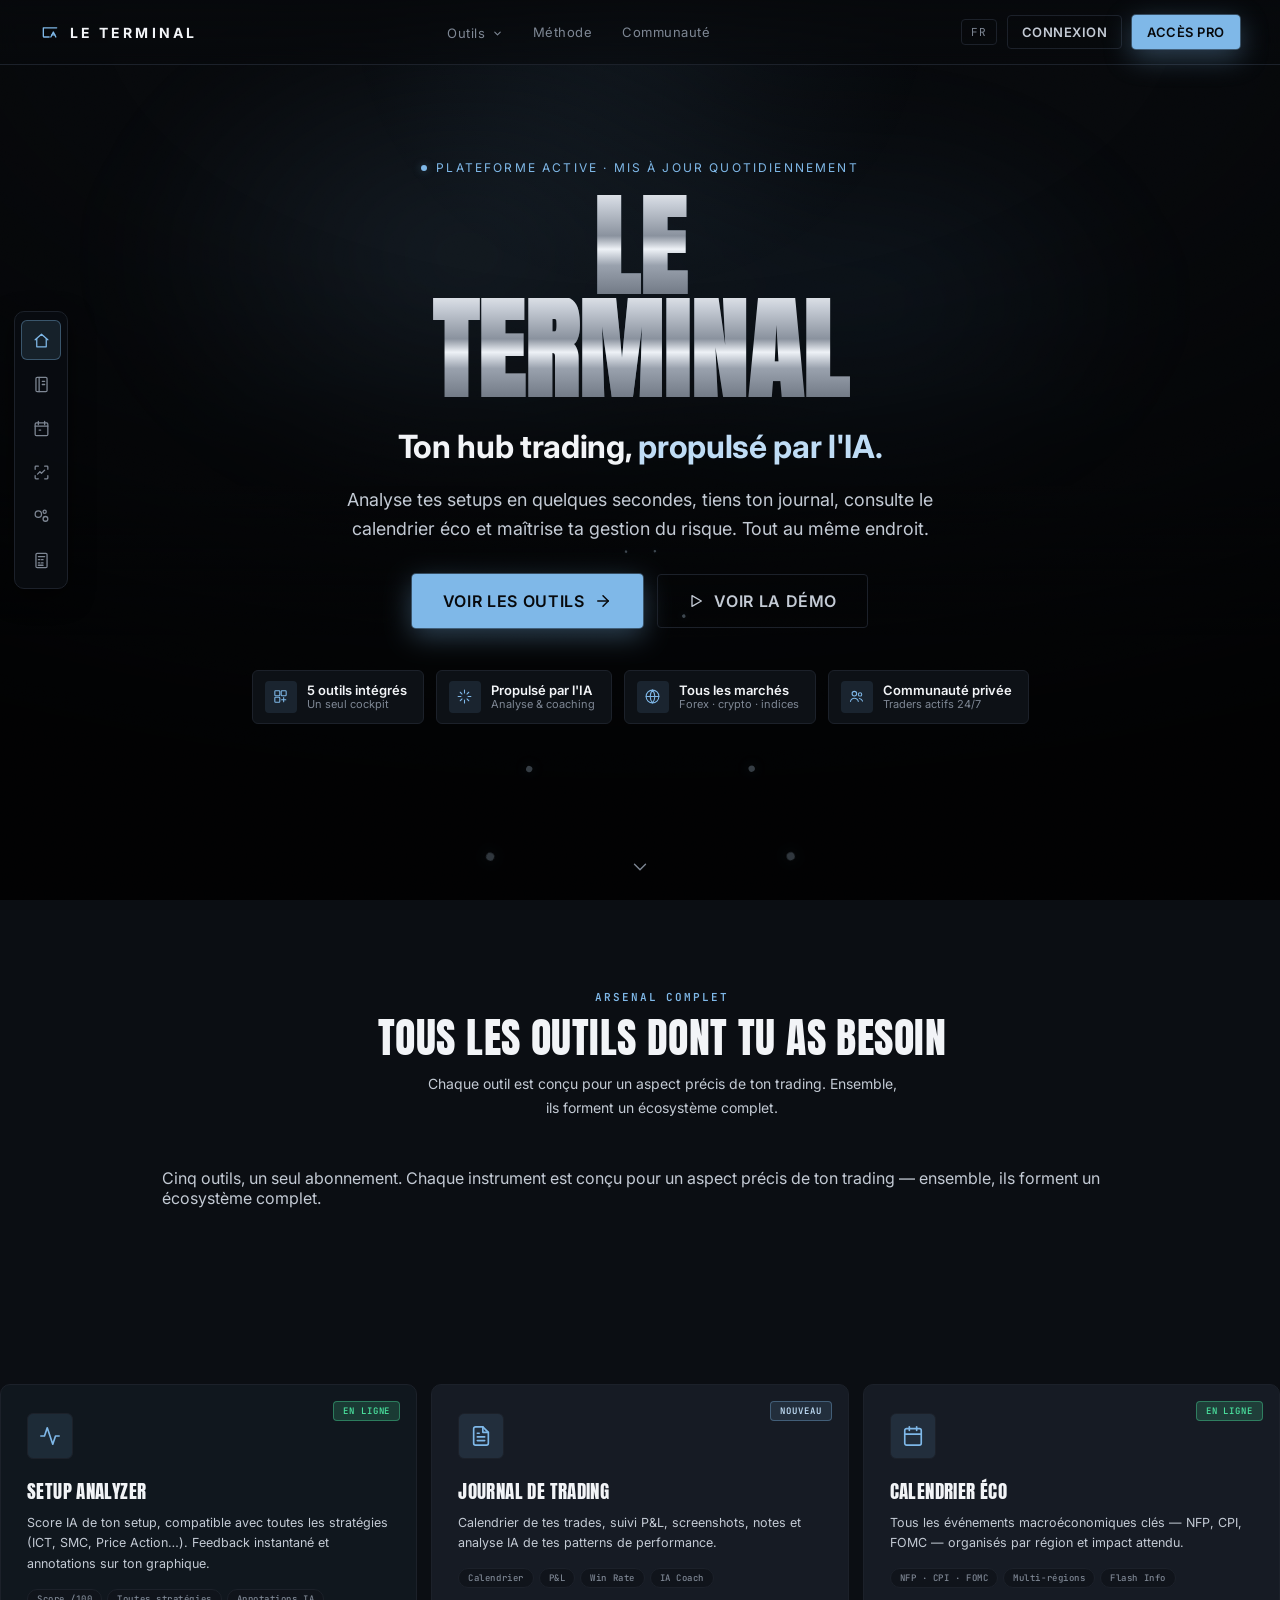
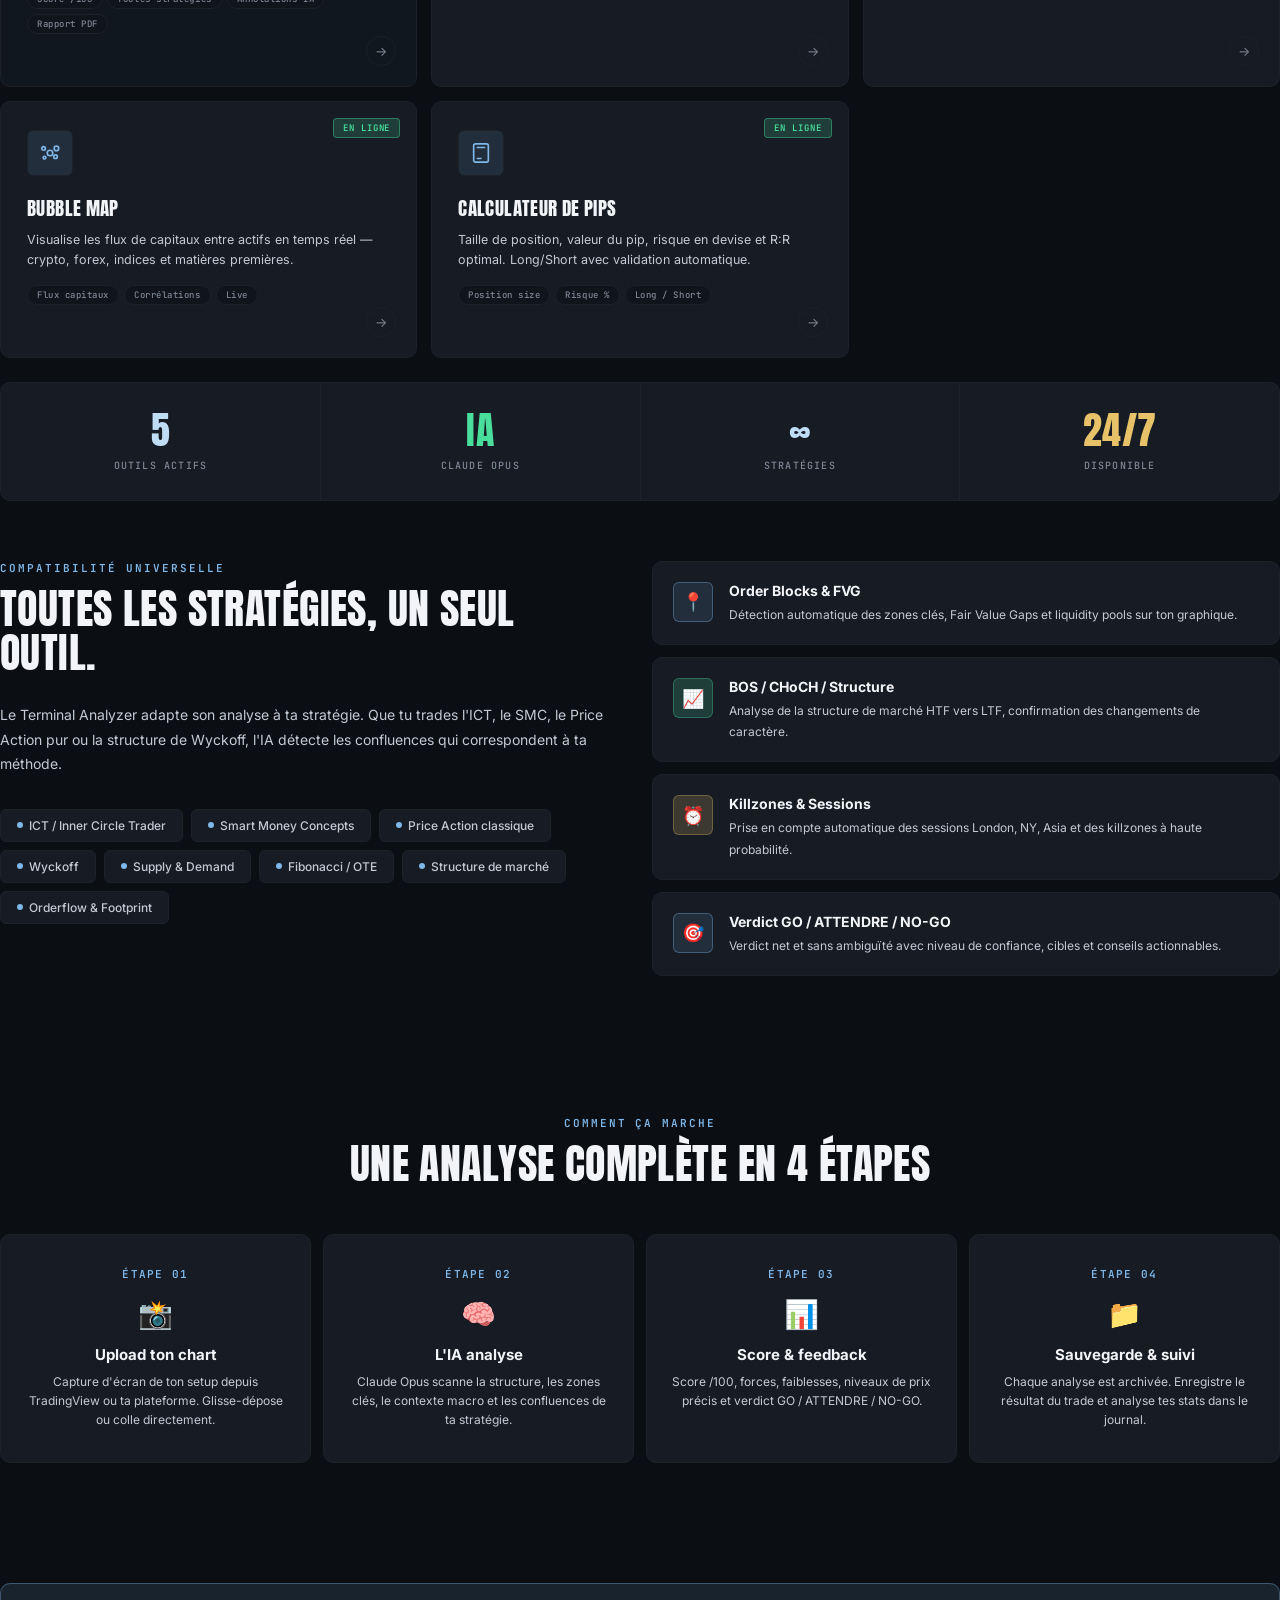
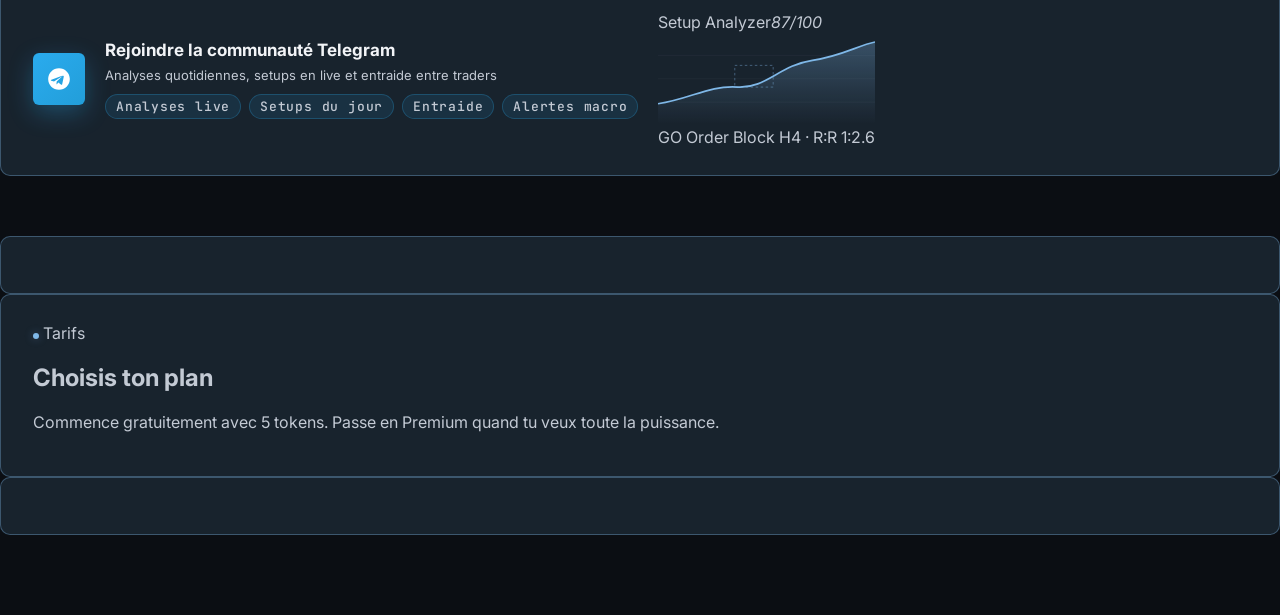
==== commit b930a3ad: "Merge branch 'claude/blissful-clarke-te20dz' into claude/dazzling-gauss-vik0kf" ====
--- a/index.html
+++ b/index.html
@@ -3,14 +3,15 @@
 <!-- v3 — design "Le Terminal" (nouveau design system) -->
 <head>
 <meta charset="UTF-8">
+<meta name="viewport" content="width=device-width, initial-scale=1.0">
+<title>Le Terminal — Hub trading propulsé par l'IA</title>
+<meta name="description" content="Le Terminal — analyse tes setups avec l'IA, tiens ton journal, suis le calendrier éco et maîtrise ton risque. Cinq outils, un seul cockpit.">
 <link rel="manifest" href="./manifest.json">
 <meta name="theme-color" content="#07090C">
 <meta name="apple-mobile-web-app-capable" content="yes">
 <meta name="apple-mobile-web-app-status-bar-style" content="black-translucent">
 <meta name="apple-mobile-web-app-title" content="Le Terminal">
 <link rel="apple-touch-icon" href="./logo.jpg.webp">
-<meta name="viewport" content="width=device-width, initial-scale=1.0">
-<title>LE TERMINAL — Hub Trading</title>
 <link rel="preconnect" href="https://fonts.googleapis.com">
 <link rel="preconnect" href="https://fonts.gstatic.com" crossorigin>
 <link href="https://fonts.googleapis.com/css2?family=Bricolage+Grotesque:opsz,wght@12..96,400;12..96,600;12..96,700;12..96,800&display=swap" rel="stylesheet">
@@ -318,6 +319,8 @@
       <div class="section-title" data-i18n="tools-title">Tous les outils dont tu as besoin</div>
       <div class="section-sub" data-i18n="tools-sub">Chaque outil est conçu pour un aspect précis de ton trading. Ensemble, ils forment un écosystème complet.</div>
     </div>
+    <p class="lt-board__lede" data-en="Five tools, one subscription. Each instrument is built for a precise aspect of your trading — together, they form a complete ecosystem.">Cinq outils, un seul abonnement. Chaque instrument est conçu pour un aspect précis de ton trading — ensemble, ils forment un écosystème complet.</p>
+  </div>
 
     <div class="tools-grid-main">
       <a href="./app.html" class="tool-card featured" onclick="return checkFeatureAccess(event)">
@@ -374,7 +377,6 @@
       <div class="stat-item"><div class="stat-val">∞</div><div class="stat-lbl" data-i18n="stat-lbl-3">Stratégies</div></div>
       <div class="stat-item"><div class="stat-val" style="color:var(--neutral)">24/7</div><div class="stat-lbl" data-i18n="stat-lbl-4">Disponible</div></div>
     </div>
-  </section>
 
   <!-- ── STRATEGY COMPAT ── -->
   <section class="strategy-section">
@@ -428,11 +430,24 @@
         <span data-i18n="tg-sub">Analyses quotidiennes, setups en live et entraide entre traders</span>
         <div class="tg-chips"><span class="tg-chip">Analyses live</span><span class="tg-chip">Setups du jour</span><span class="tg-chip">Entraide</span><span class="tg-chip">Alertes macro</span></div>
       </div>
-      <a href="https://t.me/leterminalfx" target="_blank" class="tg-cta" onclick="event.stopPropagation()" data-i18n="tg-cta">Rejoindre →</a>
-    </a>
-  </section>
-
-</div>
+    </div>
+
+    <!-- CENTER — Analyzer (front) -->
+    <div class="lt-scr__panel lt-scr__panel--c">
+      <div class="lt-scr__bar"><i></i><i></i><i></i><span>Setup Analyzer</span><em>87/100</em></div>
+      <div class="lt-scr__pbody">
+        <svg class="lt-scr__chart" viewBox="0 0 260 110" preserveAspectRatio="none">
+          <defs><linearGradient id="scrFill" x1="0" y1="0" x2="0" y2="1"><stop offset="0" stop-color="rgba(127,184,232,0.3)"/><stop offset="1" stop-color="rgba(127,184,232,0)"/></linearGradient></defs>
+          <line x1="0" y1="28" x2="260" y2="28" stroke="rgba(58,65,76,0.3)"/>
+          <line x1="0" y1="56" x2="260" y2="56" stroke="rgba(58,65,76,0.3)"/>
+          <line x1="0" y1="84" x2="260" y2="84" stroke="rgba(58,65,76,0.3)"/>
+          <path d="M0,86 C40,80 60,64 95,66 C130,68 145,40 185,34 C220,29 240,16 260,12 L260,110 L0,110 Z" fill="url(#scrFill)"/>
+          <path d="M0,86 C40,80 60,64 95,66 C130,68 145,40 185,34 C220,29 240,16 260,12" fill="none" stroke="var(--accent)" stroke-width="2"/>
+          <rect x="92" y="40" width="46" height="26" fill="none" stroke="rgba(127,184,232,0.5)" stroke-dasharray="3 3"/>
+        </svg>
+        <div class="lt-scr__verdict"><span class="lt-scr__go">GO</span> Order Block H4 · R:R 1:2.6</div>
+      </div>
+    </div>
 
 <!-- ── AUTH MODAL ── -->
 <div class="auth-overlay" id="authOverlay">
@@ -450,7 +465,17 @@
     <div class="auth-error" id="authError"></div>
     <div style="margin-top:16px;padding-top:16px;border-top:1px solid var(--border-subtle);font-size:11px;color:var(--text-muted)">🔒 Connexion sécurisée · Données synchronisées sur tous les outils</div>
   </div>
-</div>
+</section>
+<!-- PricingBand — bande tarifs compacte (gratuit + PRO). Source: marketing/Pricing.jsx (PricingBand + PlanCard) + pricing.css -->
+<!-- Compact band: annual=true. Free shows first 5 feats; PRO shows first 5 feats + flag + annual save note + 14-day note. -->
+<!-- CTA buttons reproduce the design-system Button (primary/secondary, size lg) via inline styles; hover wired by initPricingButtons(). -->
+<section class="pr-band" id="pricing" data-reveal>
+  <div class="pr-band__head">
+    <span class="lt-eyebrow"><span class="lt-dot"></span> Tarifs</span>
+    <h2 class="pr-band__title">Choisis ton plan</h2>
+    <p class="pr-band__lede">Commence gratuitement avec 5 tokens. Passe en Premium quand tu veux toute la puissance.</p>
+  </div>
+  <div class="pr-grid pr-grid--band">
 
 <!-- WELCOME TOAST -->
 <div id="welcomeMsg" style="display:none;position:fixed;bottom:28px;left:50%;transform:translateX(-50%);background:var(--bull-glow);border:1px solid rgba(74,222,156,.4);border-radius:var(--r-pill);padding:12px 24px;font-size:14px;font-weight:700;color:var(--bull);z-index:1000;backdrop-filter:blur(12px);box-shadow:var(--shadow-md);white-space:nowrap">
@@ -588,7 +613,7 @@
 
 checkSession();
 </script>
-
+<script src="./home-anim.js"></script>
 <script src="./menu.js"></script>
 <script>if('serviceWorker' in navigator){navigator.serviceWorker.register('./sw.js').catch(function(){});}</script>
 </body>
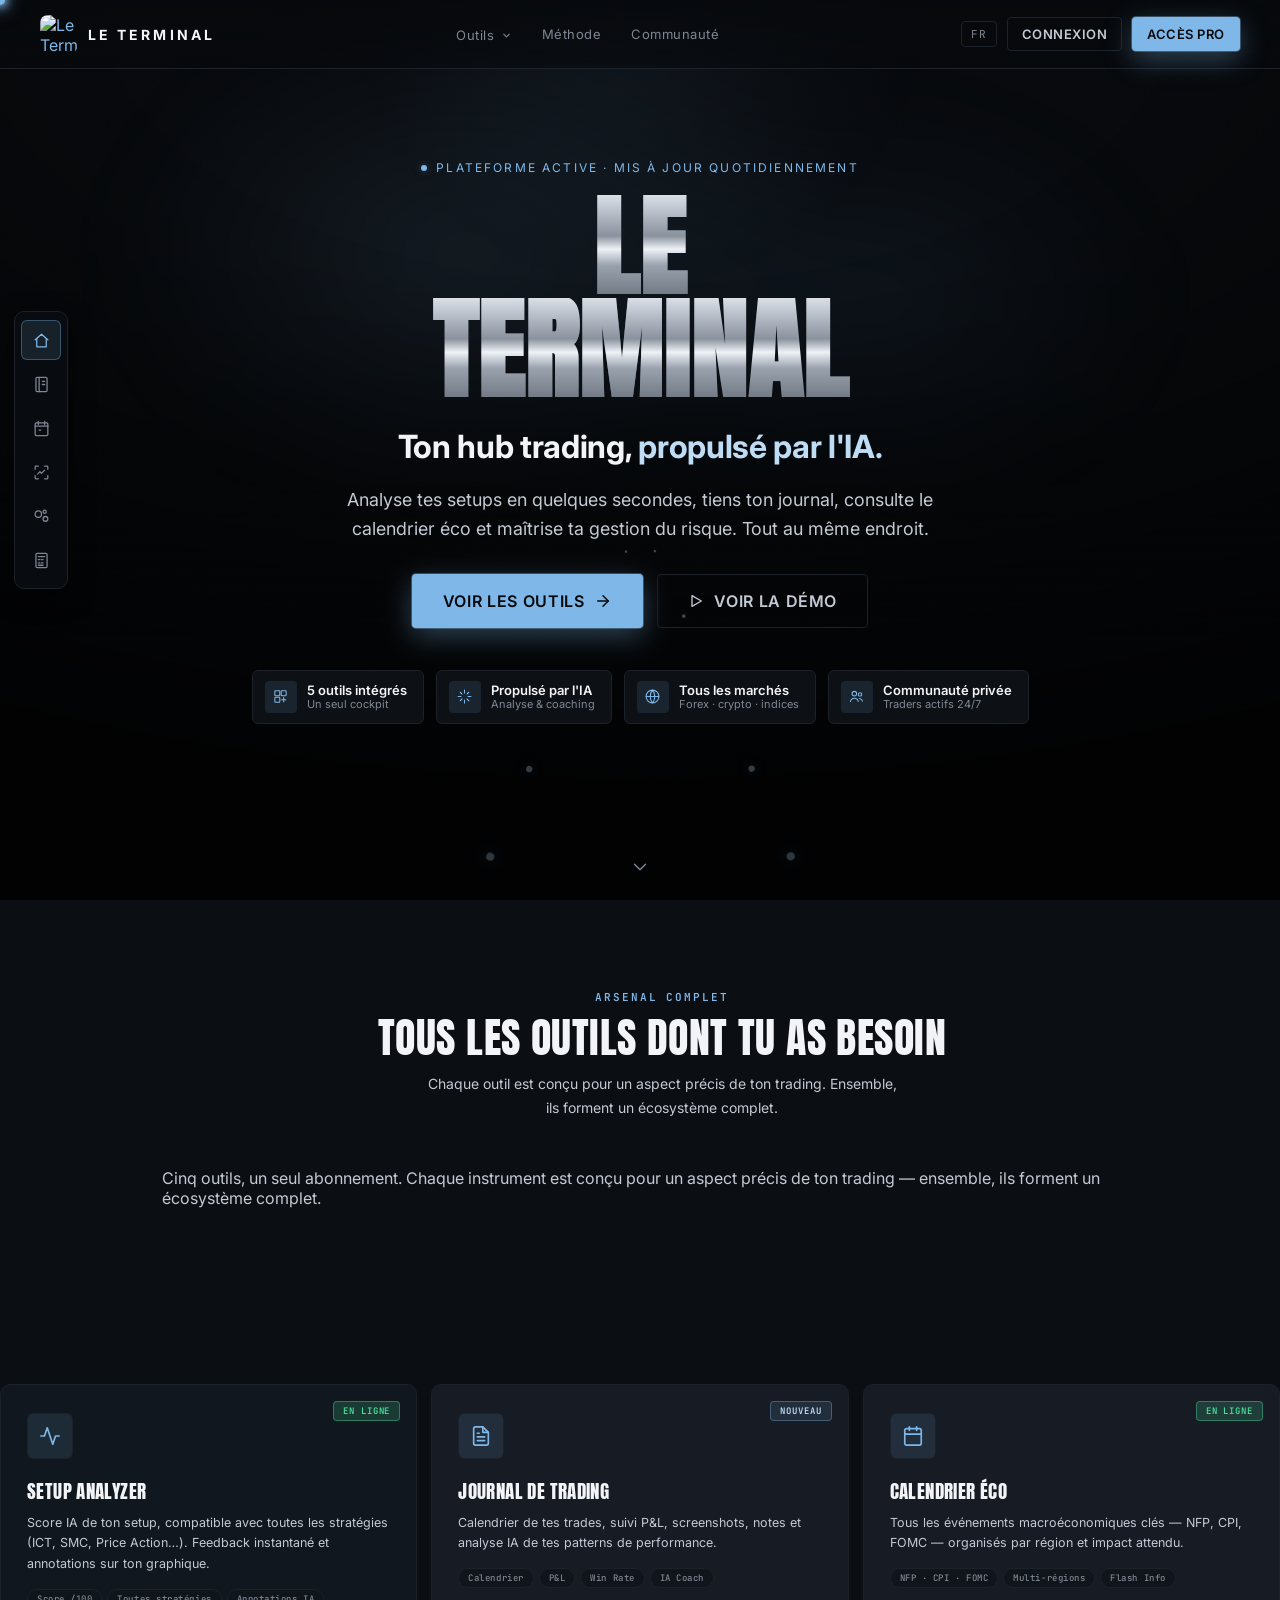
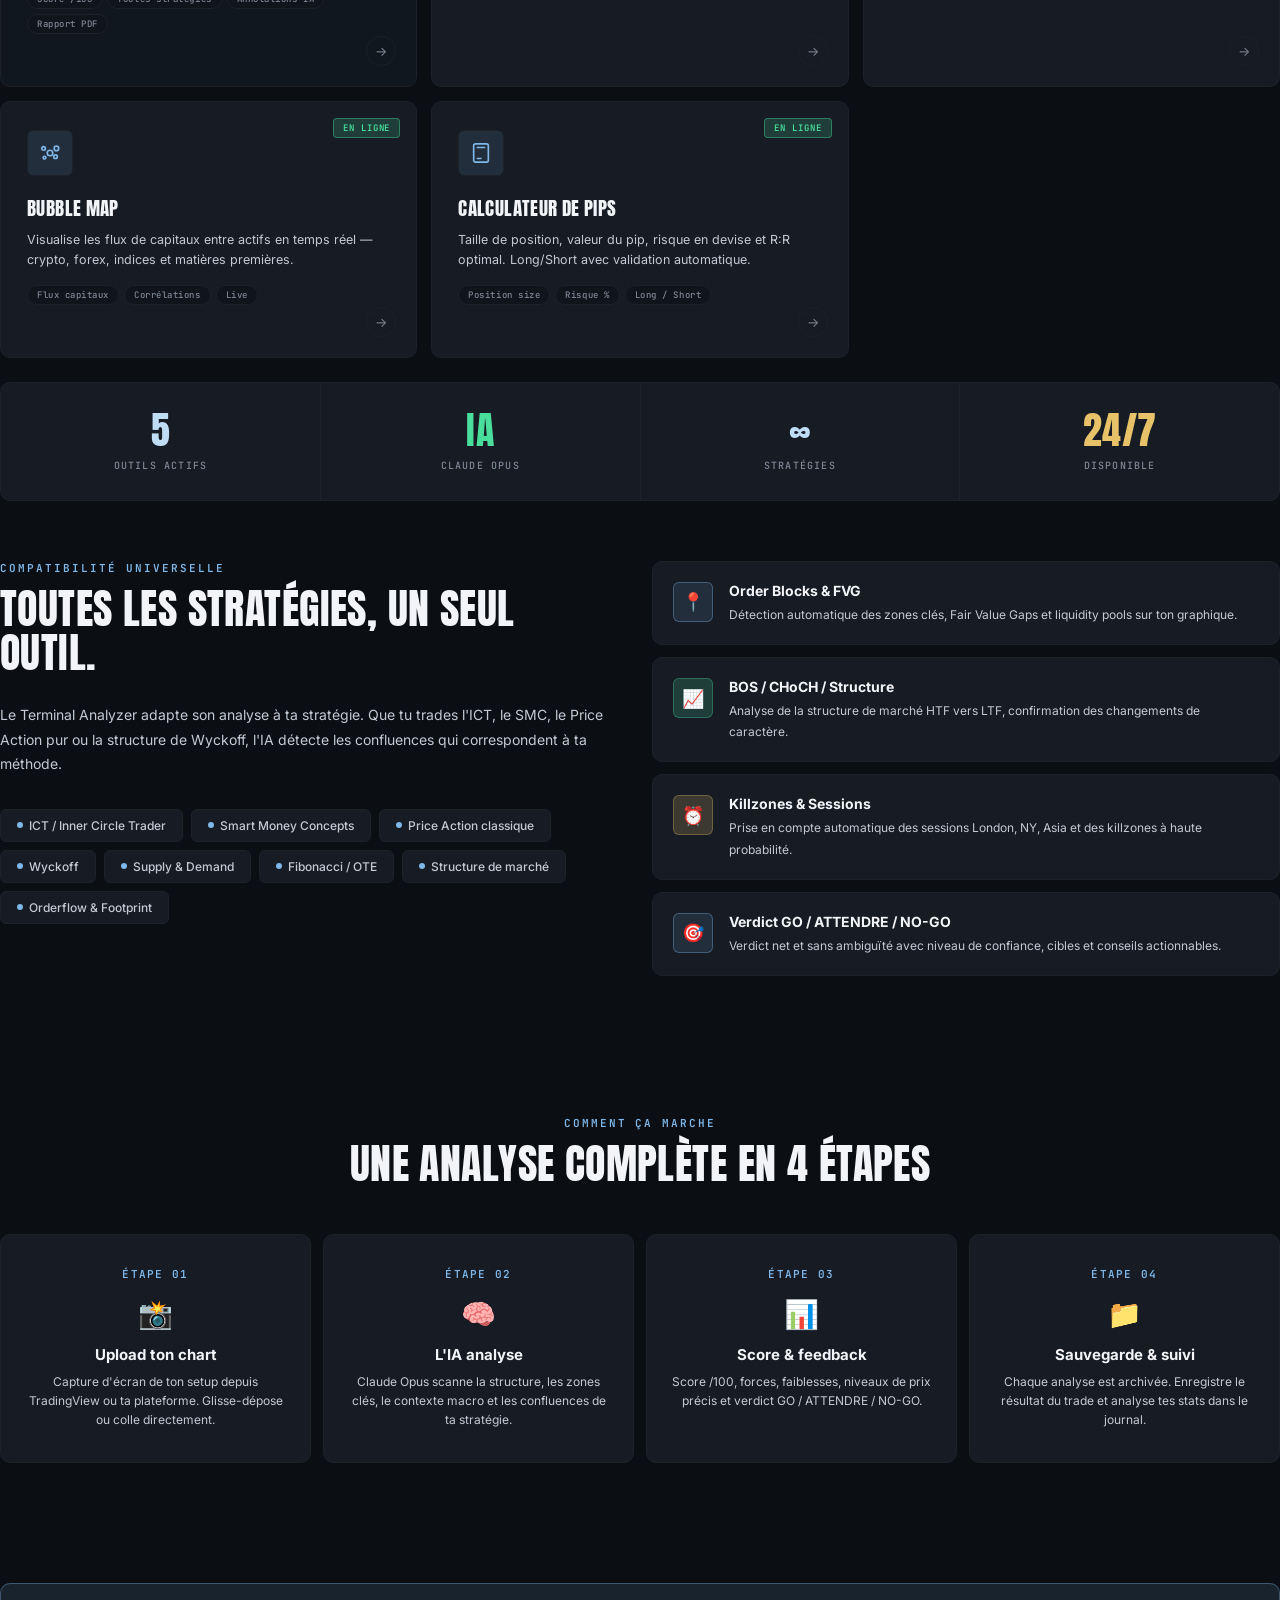
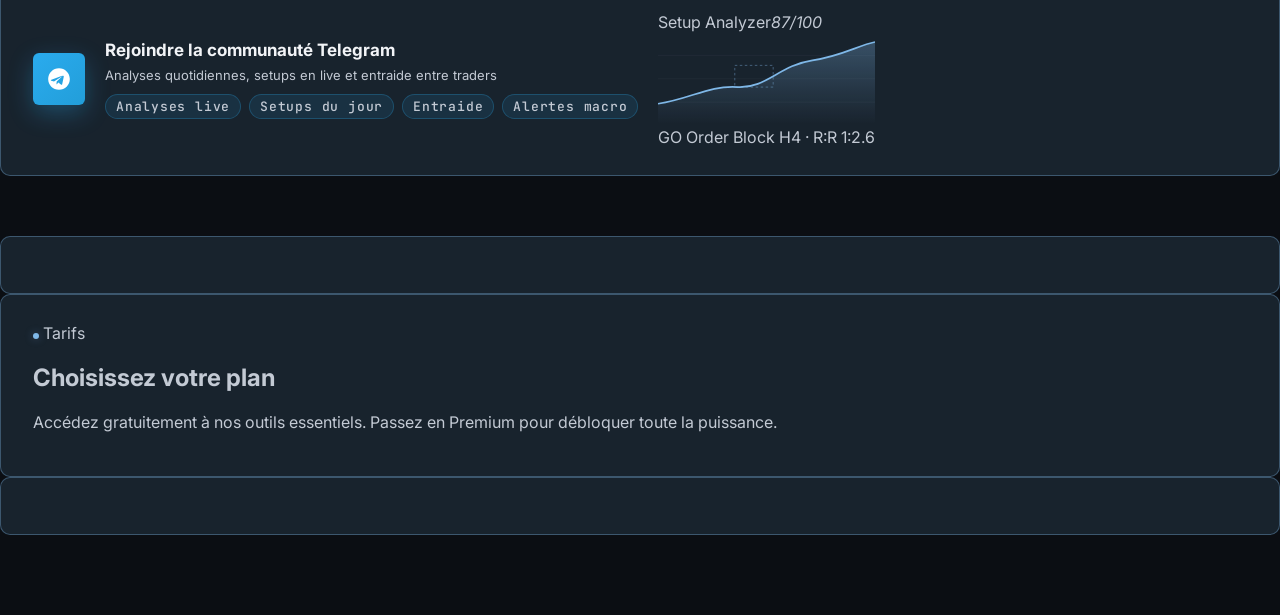
==== commit bb2561d6: "Merge branch 'claude/blissful-clarke-te20dz' into main" ====
--- a/index.html
+++ b/index.html
@@ -3,9 +3,102 @@
 <!-- v3 — design "Le Terminal" (nouveau design system) -->
 <head>
 <meta charset="UTF-8">
-<meta name="viewport" content="width=device-width, initial-scale=1.0">
-<title>Le Terminal — Hub trading propulsé par l'IA</title>
-<meta name="description" content="Le Terminal — analyse tes setups avec l'IA, tiens ton journal, suis le calendrier éco et maîtrise ton risque. Cinq outils, un seul cockpit.">
+<script>try{if(localStorage.getItem('lt_theme')==='light')document.documentElement.setAttribute('data-theme','light');}catch(e){}</script>
+<link rel="icon" href="./favicon.ico" sizes="any">
+<link rel="icon" type="image/png" sizes="32x32" href="./favicon-32x32.png">
+<link rel="icon" type="image/png" sizes="16x16" href="./favicon-16x16.png">
+<link rel="apple-touch-icon" href="./apple-touch-icon.png">
+<meta name="viewport" content="width=device-width, initial-scale=1">
+<title>Le Terminal — Hub de trading IA : analyse, journal & risque</title>
+<meta name="description" content="Le cockpit du trader autonome : analysez vos setups avec l'IA, tenez votre journal P&L, suivez le calendrier éco et maîtrisez votre risque. 6 outils, un abonnement.">
+<link rel="canonical" href="https://www.leterminal.net/">
+<meta property="og:type" content="website">
+<meta property="og:site_name" content="Le Terminal">
+<meta property="og:locale" content="fr_FR">
+<meta property="og:title" content="Le Terminal — Hub de trading IA : analyse, journal &amp; risque">
+<meta property="og:description" content="Le cockpit du trader autonome : analysez vos setups avec l&#x27;IA, tenez votre journal P&amp;L, suivez le calendrier éco et maîtrisez votre risque. 6 outils, un abonnement.">
+<meta property="og:url" content="https://www.leterminal.net/">
+<meta property="og:image" content="https://www.leterminal.net/og-banner.jpg">
+<meta property="og:image:width" content="1200">
+<meta property="og:image:height" content="630">
+<meta property="og:image:alt" content="Le Terminal — hub de trading IA">
+<meta name="twitter:card" content="summary_large_image">
+<meta name="twitter:title" content="Le Terminal — Hub de trading IA : analyse, journal &amp; risque">
+<meta name="twitter:description" content="Le cockpit du trader autonome : analysez vos setups avec l&#x27;IA, tenez votre journal P&amp;L, suivez le calendrier éco et maîtrisez votre risque. 6 outils, un abonnement.">
+<meta name="twitter:image" content="https://www.leterminal.net/og-banner.jpg">
+<script type="application/ld+json">
+{
+  "@context": "https://schema.org",
+  "@graph": [
+    {
+      "@type": "Organization",
+      "@id": "https://www.leterminal.net/#organization",
+      "name": "Le Terminal",
+      "url": "https://www.leterminal.net/",
+      "logo": {
+        "@type": "ImageObject",
+        "url": "https://www.leterminal.net/logo.png"
+      },
+      "description": "Hub de trading propulsé par l'IA : analyse de setups, journal de trading, calendrier économique et gestion du risque, réunis dans un seul cockpit.",
+      "sameAs": [
+        "https://t.me/leterminalfx"
+      ]
+    },
+    {
+      "@type": "WebSite",
+      "@id": "https://www.leterminal.net/#website",
+      "name": "Le Terminal",
+      "url": "https://www.leterminal.net/",
+      "inLanguage": "fr-FR",
+      "publisher": {
+        "@id": "https://www.leterminal.net/#organization"
+      }
+    },
+    {
+      "@type": "SoftwareApplication",
+      "name": "Le Terminal",
+      "url": "https://www.leterminal.net/",
+      "applicationCategory": "FinanceApplication",
+      "operatingSystem": "Web",
+      "inLanguage": "fr-FR",
+      "description": "Le cockpit du trader autonome : analysez vos setups avec l'IA, tenez votre journal P&L, suivez le calendrier éco et maîtrisez votre risque. 6 outils, un abonnement.",
+      "publisher": {
+        "@id": "https://www.leterminal.net/#organization"
+      },
+      "isPartOf": {
+        "@id": "https://www.leterminal.net/#website"
+      },
+      "offers": {
+        "@type": "AggregateOffer",
+        "priceCurrency": "EUR",
+        "lowPrice": "0",
+        "highPrice": "29.99",
+        "offerCount": "3",
+        "offers": [
+          {
+            "@type": "Offer",
+            "name": "Découverte",
+            "price": "0",
+            "priceCurrency": "EUR"
+          },
+          {
+            "@type": "Offer",
+            "name": "Premium mensuel",
+            "price": "29.99",
+            "priceCurrency": "EUR"
+          },
+          {
+            "@type": "Offer",
+            "name": "Premium annuel (par an)",
+            "price": "239.88",
+            "priceCurrency": "EUR"
+          }
+        ]
+      }
+    }
+  ]
+}
+</script>
 <link rel="manifest" href="./manifest.json">
 <meta name="theme-color" content="#07090C">
 <meta name="apple-mobile-web-app-capable" content="yes">
@@ -230,8 +323,8 @@
 <!-- ============ GLOBAL CHROME : NAV ============ -->
 <div class="lt-chrome" id="ltChrome">
   <header class="lt-nav">
-    <a class="lt-nav__brand" href="./index.html">
-      <span class="lt-nav__mark"><svg width="20" height="20" viewBox="0 0 24 24" fill="none" stroke="currentColor" stroke-width="1.6" stroke-linecap="round" stroke-linejoin="round"><path d="M4 7h16M4 7v10a1 1 0 0 0 1 1h6"/><path d="m13 18 3-6 3 6"/><path d="M14.2 15.5h3.6"/></svg></span>
+    <a class="lt-nav__brand" href="/">
+      <span class="lt-nav__mark"><img src="./logo-nav.webp" alt="Le Terminal" style="width:38px;height:38px;border-radius:8px;object-fit:cover;display:block;"></span>
       <span class="lt-nav__word">LE&nbsp;TERMINAL</span>
     </a>
     <nav class="lt-nav__links">
@@ -291,6 +384,7 @@
       <h1 class="lt-hero__title">
         <span class="lt-metal lt-anim lt-anim--2">Le</span>
         <span class="lt-metal lt-anim lt-anim--3">Terminal</span>
+        <span style="position:absolute;width:1px;height:1px;padding:0;margin:-1px;overflow:hidden;clip:rect(0 0 0 0);white-space:nowrap;border:0">— hub de trading IA : analyse de setup, journal de trading et gestion du risque</span>
       </h1>
     </div>
     <p class="lt-hero__subhead lt-anim lt-anim--4"><span data-i18n="hero-title-1">Ton hub trading</span>, <span class="lt-accent-text" data-i18n="hero-title-2">propulsé par l'IA.</span></p>
@@ -472,8 +566,8 @@
 <section class="pr-band" id="pricing" data-reveal>
   <div class="pr-band__head">
     <span class="lt-eyebrow"><span class="lt-dot"></span> Tarifs</span>
-    <h2 class="pr-band__title">Choisis ton plan</h2>
-    <p class="pr-band__lede">Commence gratuitement avec 5 tokens. Passe en Premium quand tu veux toute la puissance.</p>
+    <h2 class="pr-band__title">Choisissez votre plan</h2>
+    <p class="pr-band__lede">Accédez gratuitement à nos outils essentiels. Passez en Premium pour débloquer toute la puissance.</p>
   </div>
   <div class="pr-grid pr-grid--band">
 
@@ -614,6 +708,7 @@
 checkSession();
 </script>
 <script src="./home-anim.js"></script>
+<script src="./appshell.js"></script>
 <script src="./menu.js"></script>
 <script>if('serviceWorker' in navigator){navigator.serviceWorker.register('./sw.js').catch(function(){});}</script>
 </body>
